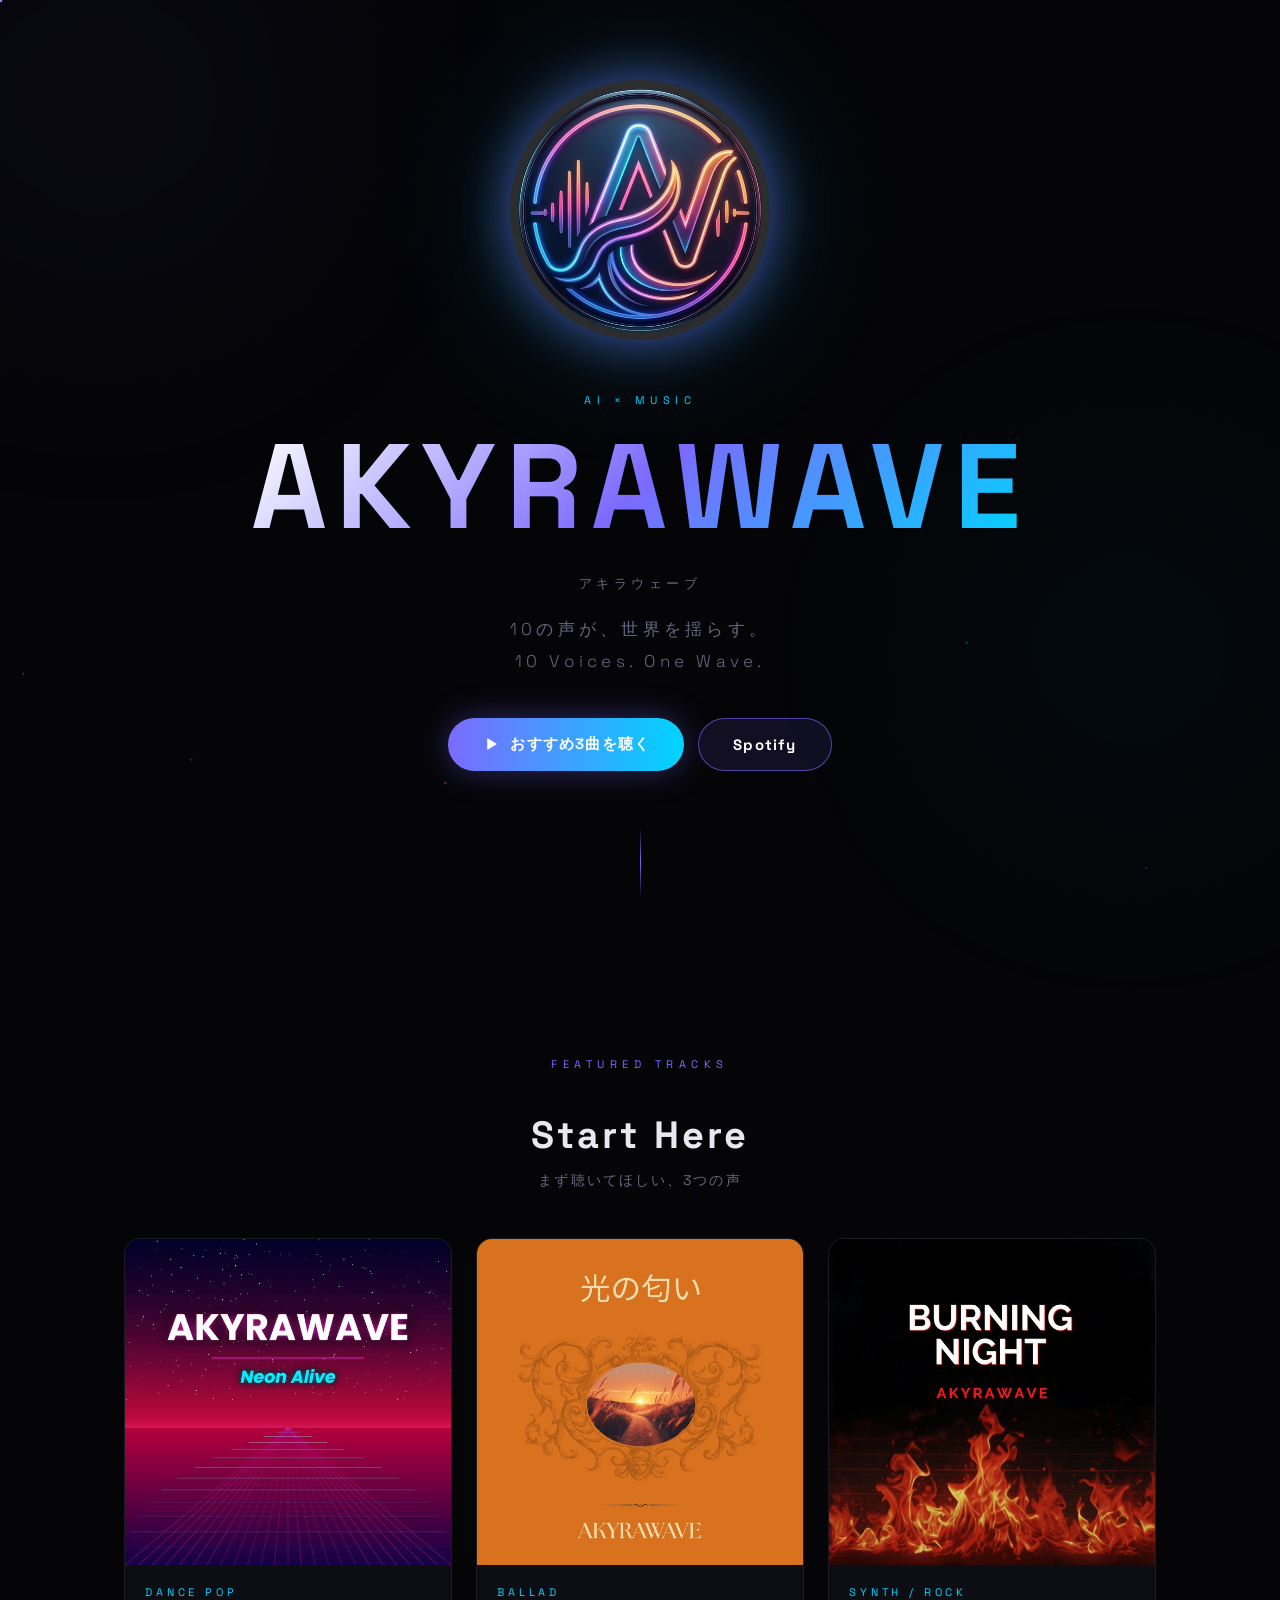
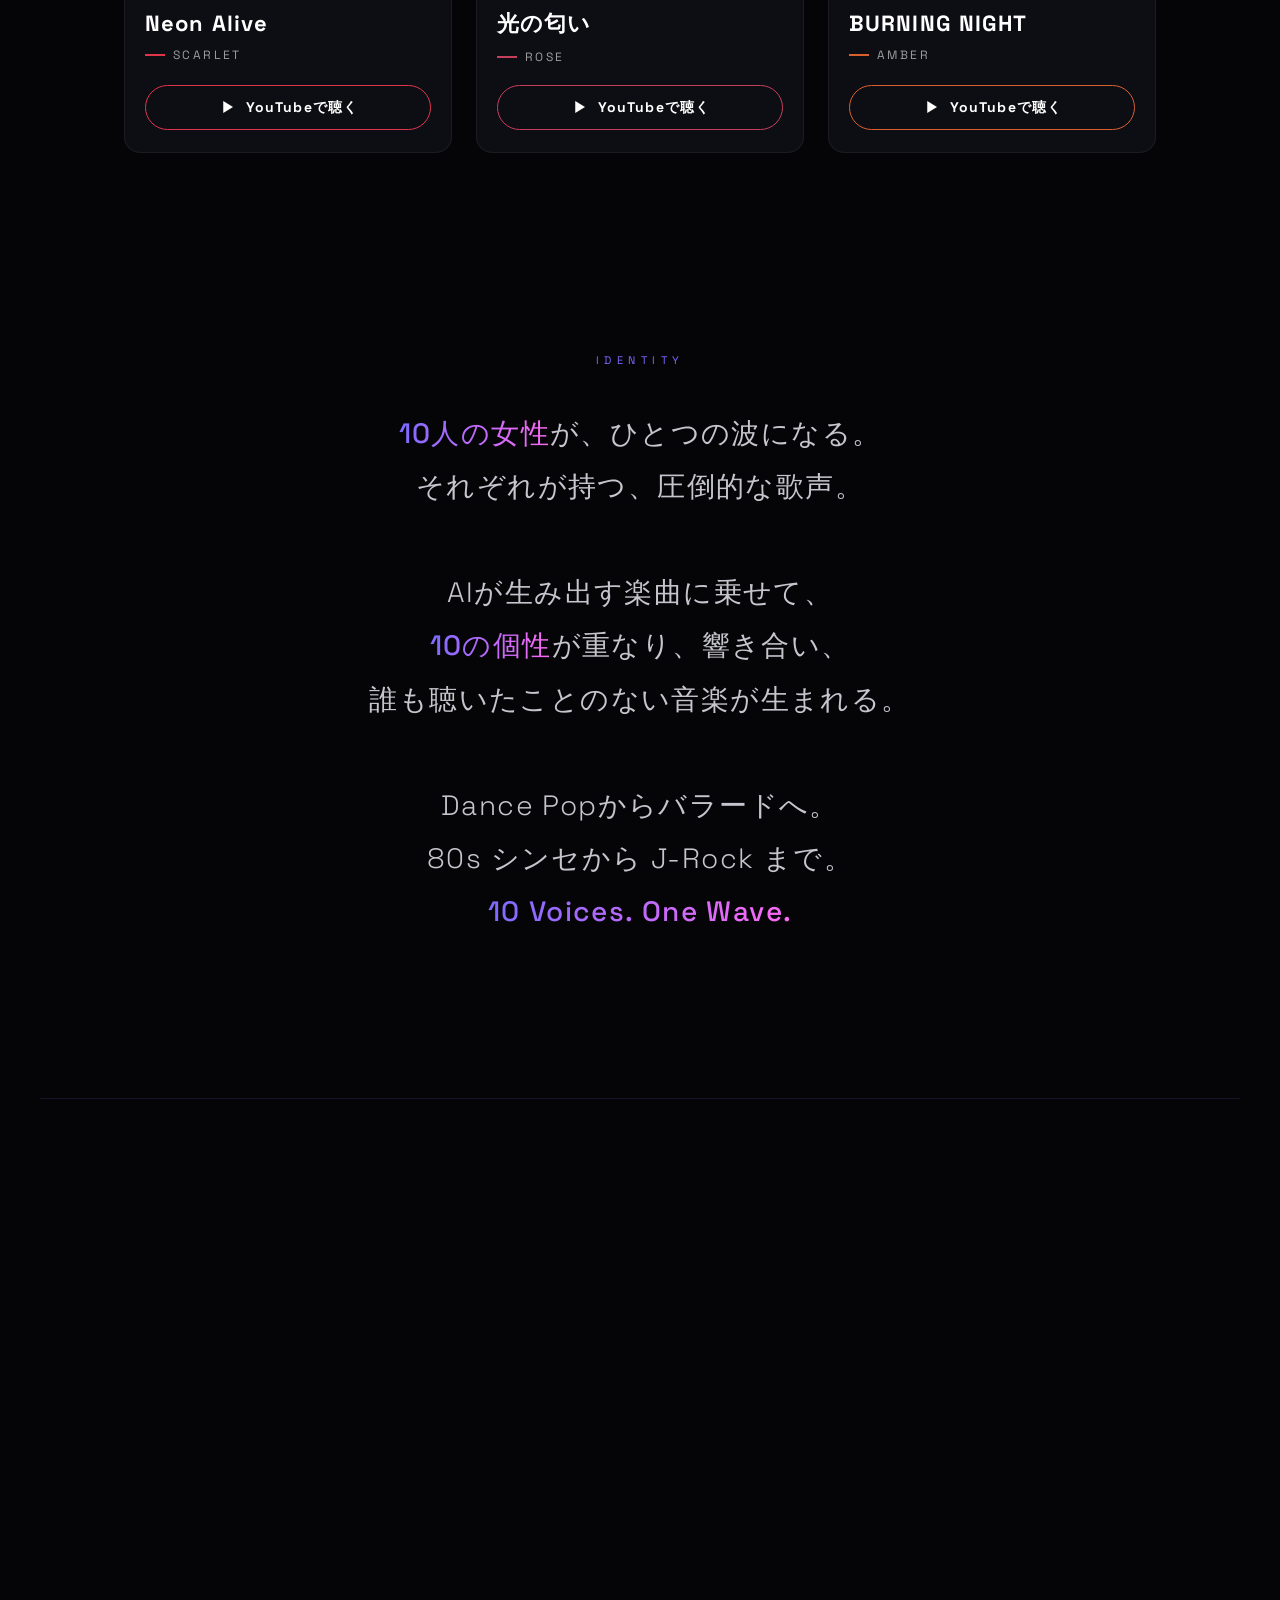
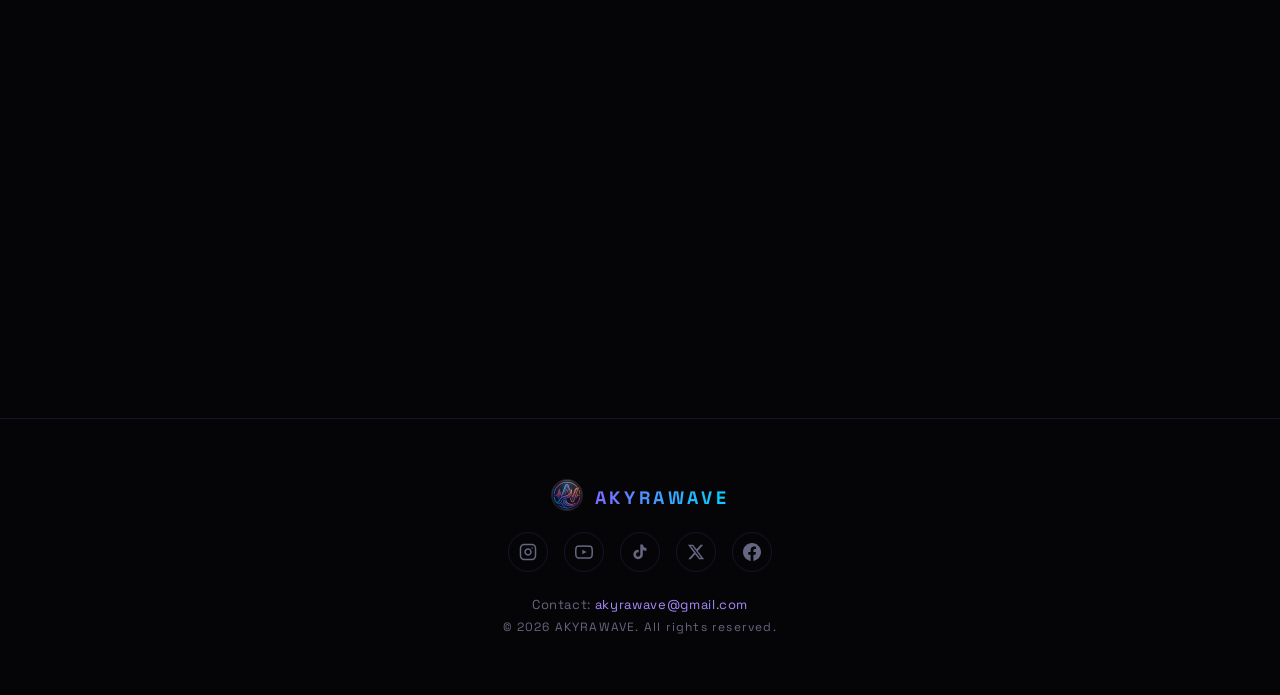
==== index.html @ 6063c565 "feat: メンバー紹介のAMBERカードのリンク先をBURNING NIGHTに変更 Co-Authored-By: Claude Opus 5.5 <noreply@anthropic.com>" ====
<!DOCTYPE html>
<html lang="ja">
<head>
  <meta charset="UTF-8" />
  <meta name="viewport" content="width=device-width, initial-scale=1.0" />

  <!-- Google tag (gtag.js)：正式URL（canonical と同じホスト）のときだけ計測する。プレビュー・github.io・ローカルでは送信しない。クリック計測は main.js -->
  <script>
    (function () {
      var GA_MEASUREMENT_ID = 'G-DFEQND2RZT';
      var PRODUCTION_HOSTNAME = 'akyrawave.pages.dev';
      if (location.hostname !== PRODUCTION_HOSTNAME) return;
      var tag = document.createElement('script');
      tag.async = true;
      tag.src = 'https://www.googletagmanager.com/gtag/js?id=' + GA_MEASUREMENT_ID;
      document.head.appendChild(tag);
      window.dataLayer = window.dataLayer || [];
      window.gtag = function () { dataLayer.push(arguments); };
      gtag('js', new Date());
      gtag('config', GA_MEASUREMENT_ID);
    })();
  </script>

  <!-- SEO -->
  <title>AKYRAWAVE – 10人の歌姫が放つ、圧倒的な歌声</title>
  <meta name="description" content="AKYRAWAVE（アキラウェーブ）は歌唱力抜群の10人の女性グループ。AIが生み出す楽曲に、10の圧倒的な声が重なる。Dance Pop、EDM、J-Pop、バラードなどジャンルを越えて展開。" />
  <meta name="keywords" content="AKYRAWAVE, アキラウェーブ, 女性グループ, 歌唱力, AI音楽, Dance Pop, EDM, J-Pop, シンせポップ, 10人グループ" />
  <link rel="canonical" href="https://akyrawave.pages.dev/" />

  <!-- OGP -->
  <meta property="og:type"        content="website" />
  <meta property="og:title"       content="AKYRAWAVE – 10人の歌姫が放つ、圧倒的な歌声" />
  <meta property="og:description" content="歌唱力抜群の10人の女性グループ、AKYRAWAVE。AIが生み出す楽曲に、10の圧倒的な声が重なる。" />
  <meta property="og:image"       content="https://akyrawave.pages.dev/logo.jpeg" />
  <meta property="og:url"         content="https://akyrawave.pages.dev/" />
  <meta property="og:locale"      content="ja_JP" />

  <!-- Twitter Card -->
  <meta name="twitter:card"        content="summary" />
  <meta name="twitter:title"       content="AKYRAWAVE – 10人の歌姫が放つ、圧倒的な歌声" />
  <meta name="twitter:description" content="歌唱力抜群の10人の女性グループ、AKYRAWAVE。AIが生み出す楽曲に、10の圧倒的な声が重なる。" />
  <meta name="twitter:image"       content="https://akyrawave.pages.dev/logo.jpeg" />

  <!-- Web App Manifest -->
  <link rel="manifest" href="manifest.json" />

  <!-- Favicon -->
  <link rel="icon" type="image/x-icon" href="favicon.ico" />
  <link rel="icon" type="image/png" sizes="32x32"   href="favicon-32.png" />
  <link rel="icon" type="image/png" sizes="192x192" href="favicon-192.png" />
  <link rel="apple-touch-icon" sizes="180x180"      href="favicon-180.png" />

  <!-- JSON-LD 構造化データ -->
  <script type="application/ld+json">
  {
    "@context": "https://schema.org",
    "@type": "MusicGroup",
    "name": "AKYRAWAVE",
    "alternateName": "アキラウェーブ",
    "description": "AKYRAWAVE（アキラウェーブ）は歌唱力抜群の10人の女性グループ。AIが生み出す楽曲に、10の圧倒的な声が重なる。Dance Pop、EDM、J-Pop、バラードなどジャンルを越えて展開。",
    "numberOfMembers": 10,
    "url": "https://akyrawave.pages.dev/",
    "image": "https://akyrawave.pages.dev/logo.jpeg",
    "genre": ["Dance Pop", "EDM", "J-Pop", "Synth Pop", "Ballad"]
  }
  </script>

  <!-- logo preload（ヒーロー画像を最優先で取得） -->
  <link rel="preload" as="image" href="logo.webp" type="image/webp" fetchpriority="high" />

  <!-- Fonts — 非レンダーブロッキング -->
  <link rel="preconnect" href="https://fonts.googleapis.com" />
  <link rel="preconnect" href="https://fonts.gstatic.com" crossorigin />
  <link rel="stylesheet" href="https://fonts.googleapis.com/css2?family=Space+Grotesk:wght@300;700&display=swap" media="print" onload="this.media='all'" />
  <noscript><link rel="stylesheet" href="https://fonts.googleapis.com/css2?family=Space+Grotesk:wght@300;700&display=swap" /></noscript>

  <style>
*, *::before, *::after {
  margin: 0; padding: 0; box-sizing: border-box;
}

:root {
  --bg: #050508;
  --surface: #0d0d14;
  --accent1: #7c6aff;
  --accent2: #00d4ff;
  --accent3: #ff6af5;
  --text: #e8e8f0;
  --muted: #666680;
  --border: rgba(124, 106, 255, 0.15);
}

html { scroll-behavior: smooth; }

body {
  background: var(--bg);
  color: var(--text);
  font-family: 'Space Grotesk', -apple-system, BlinkMacSystemFont, 'Hiragino Kaku Gothic ProN', 'Hiragino Sans', 'Yu Gothic', 'Meiryo', sans-serif;
  overflow-x: hidden;
  min-height: 100vh;
}

/* ── Canvas ── */
#canvas {
  position: fixed;
  top: 0; left: 0;
  width: 100%; height: 100%;
  z-index: 0;
  pointer-events: none;
}

/* ── Nav ── */
nav {
  position: fixed;
  top: 0; left: 0; right: 0;
  z-index: 100;
  padding: 20px 48px;
  display: flex;
  justify-content: center;
  align-items: center;
  background: rgba(5, 5, 8, 0.85);
  backdrop-filter: blur(12px);
  -webkit-backdrop-filter: blur(12px);
  border-bottom: 1px solid transparent;
  transform: translateY(-100%);
  transition: transform 0.4s ease, border-color 0.4s ease;
}

nav.visible {
  transform: translateY(0);
  border-color: var(--border);
}

.nav-logo {
  display: flex;
  align-items: center;
  gap: 12px;
  text-decoration: none;
}

.nav-logo img {
  width: 32px;
  height: 32px;
  border-radius: 50%;
  object-fit: cover;
}

.nav-logo-text {
  font-size: 15px;
  font-weight: 700;
  letter-spacing: 0.22em;
  background: linear-gradient(90deg, var(--accent1), var(--accent2));
  -webkit-background-clip: text;
  -webkit-text-fill-color: transparent;
  background-clip: text;
}

/* ── Hero ── */
#hero {
  position: relative;
  z-index: 1;
  min-height: 100vh;
  display: flex;
  flex-direction: column;
  align-items: center;
  justify-content: center;
  text-align: center;
  padding: 80px 24px 80px;
}

.hero-logo-wrap {
  position: relative;
  margin-bottom: 48px;
  opacity: 0;
  animation: fadeUp 0.9s 0.05s ease forwards;
}

.hero-logo-glow {
  position: absolute;
  inset: -30px;
  border-radius: 50%;
  background: radial-gradient(circle, rgba(124,106,255,0.25) 0%, rgba(0,212,255,0.1) 50%, transparent 70%);
  filter: blur(20px);
  animation: pulse 4s ease-in-out infinite;
}

.hero-logo {
  width: clamp(160px, 28vw, 260px);
  height: clamp(160px, 28vw, 260px);
  border-radius: 50%;
  object-fit: cover;
  position: relative;
  z-index: 1;
  filter: drop-shadow(0 0 24px rgba(124,106,255,0.5)) drop-shadow(0 0 60px rgba(0,212,255,0.2));
}

.hero-kana {
  font-size: 13px;
  letter-spacing: 0.35em;
  color: var(--muted);
  font-weight: 300;
  margin-bottom: 20px;
  opacity: 0;
  animation: fadeUp 0.8s 0.45s ease forwards;
}

.hero-eyebrow {
  font-size: 11px;
  letter-spacing: 0.5em;
  text-transform: uppercase;
  color: var(--accent2);
  margin-bottom: 20px;
  opacity: 0;
  animation: fadeUp 0.8s 0.2s ease forwards;
}

.hero-title {
  font-size: clamp(48px, 10vw, 120px);
  font-weight: 700;
  letter-spacing: 0.08em;
  line-height: 1;
  background: linear-gradient(135deg, #fff 0%, var(--accent1) 50%, var(--accent2) 100%);
  -webkit-background-clip: text;
  -webkit-text-fill-color: transparent;
  background-clip: text;
  margin-bottom: 28px;
  opacity: 0;
  animation: fadeUp 0.8s 0.35s ease forwards;
}

.hero-sub {
  font-size: clamp(13px, 1.8vw, 17px);
  color: var(--muted);
  letter-spacing: 0.25em;
  font-weight: 300;
  max-width: 480px;
  line-height: 1.9;
  opacity: 0;
  animation: fadeUp 0.8s 0.55s ease forwards;
}

.hero-divider {
  width: 1px;
  height: 70px;
  background: linear-gradient(to bottom, transparent, var(--accent1), transparent);
  margin: 56px auto 0;
  opacity: 0;
  animation: fadeUp 0.8s 0.7s ease forwards;
}

/* ── Concept ── */
#concept {
  position: relative;
  z-index: 1;
  padding: 120px 24px 160px;
  max-width: 800px;
  margin: 0 auto;
  text-align: center;
}

.section-label {
  font-size: 11px;
  letter-spacing: 0.5em;
  text-transform: uppercase;
  color: var(--accent1);
  margin-bottom: 40px;
  display: block;
}

.concept-text {
  font-size: clamp(20px, 3vw, 28px);
  font-weight: 300;
  line-height: 1.9;
  color: rgba(232,232,240,0.85);
  letter-spacing: 0.05em;
}

.concept-text strong {
  font-weight: 500;
  background: linear-gradient(90deg, var(--accent1), var(--accent3));
  -webkit-background-clip: text;
  -webkit-text-fill-color: transparent;
  background-clip: text;
}

/* ── Footer ── */
footer {
  position: relative;
  z-index: 1;
  text-align: center;
  padding: 60px 24px;
  border-top: 1px solid var(--border);
}

.footer-logo-wrap {
  display: flex;
  align-items: center;
  justify-content: center;
  gap: 12px;
  margin-bottom: 16px;
}

.footer-logo-img {
  width: 32px;
  height: 32px;
  border-radius: 50%;
  object-fit: cover;
  opacity: 0.8;
}

.footer-logo-text {
  font-size: 18px;
  font-weight: 700;
  letter-spacing: 0.2em;
  background: linear-gradient(90deg, var(--accent1), var(--accent2));
  -webkit-background-clip: text;
  -webkit-text-fill-color: transparent;
  background-clip: text;
}

.footer-contact {
  font-size: 13px;
  color: var(--muted);
  letter-spacing: 0.05em;
  margin-bottom: 6px;
}

.footer-contact a {
  color: var(--accent, #a78bfa);
  text-decoration: none;
}

.footer-contact a:hover {
  text-decoration: underline;
}

.footer-copy {
  font-size: 12px;
  color: var(--muted);
  letter-spacing: 0.1em;
}

.footer-social {
  display: flex;
  gap: 16px;
  justify-content: center;
  margin-bottom: 24px;
}

.footer-social a {
  display: flex;
  align-items: center;
  justify-content: center;
  width: 40px;
  height: 40px;
  border-radius: 50%;
  border: 1px solid var(--border);
  color: var(--muted);
  text-decoration: none;
  transition: color 0.3s ease, border-color 0.3s ease, background 0.3s ease, transform 0.3s ease;
}

.footer-social a:hover {
  color: var(--accent1);
  border-color: rgba(124, 106, 255, 0.5);
  background: rgba(124, 106, 255, 0.1);
  transform: translateY(-2px);
}

.footer-social svg {
  width: 18px;
  height: 18px;
}

/* ── Glow orbs ── */
.orb {
  position: fixed;
  border-radius: 50%;
  filter: blur(120px);
  pointer-events: none;
  z-index: 0;
  will-change: transform;
}

.orb1 {
  width: 600px; height: 600px;
  background: radial-gradient(circle, rgba(124,106,255,0.08) 0%, transparent 70%);
  top: -200px; left: -200px;
}

.orb2 {
  width: 500px; height: 500px;
  background: radial-gradient(circle, rgba(0,212,255,0.06) 0%, transparent 70%);
  bottom: 0; right: -100px;
}

/* ── Animations ── */
@keyframes fadeUp {
  from { opacity: 0; transform: translateY(24px); }
  to   { opacity: 1; transform: translateY(0); }
}

@keyframes pulse {
  0%, 100% { opacity: 0.6; transform: scale(1); }
  50%       { opacity: 1;   transform: scale(1.08); }
}

.reveal {
  opacity: 0;
  transform: translateY(32px);
  transition: opacity 0.8s ease, transform 0.8s ease;
}

.reveal.visible {
  opacity: 1;
  transform: translateY(0);
}

/* ── First Release Announcement ── */
#release-announce {
  position: relative;
  z-index: 1;
  padding: 60px 24px;
  text-align: center;
}

.announce-inner {
  display: inline-block;
  padding: 40px 56px;
  border: 1px solid rgba(124, 106, 255, 0.35);
  border-radius: 20px;
  background: rgba(124, 106, 255, 0.06);
  box-shadow: 0 0 60px rgba(124, 106, 255, 0.1), inset 0 0 40px rgba(0, 212, 255, 0.03);
  max-width: 500px;
  margin: 0 auto;
}

.announce-eyebrow {
  display: block;
  font-size: 11px;
  letter-spacing: 0.5em;
  text-transform: uppercase;
  color: var(--accent2);
  margin-bottom: 16px;
}

.announce-date {
  font-size: clamp(32px, 6vw, 52px);
  font-weight: 700;
  letter-spacing: 0.1em;
  background: linear-gradient(135deg, #fff 0%, var(--accent1) 60%, var(--accent2) 100%);
  -webkit-background-clip: text;
  -webkit-text-fill-color: transparent;
  background-clip: text;
  margin-bottom: 20px;
  line-height: 1;
}

.announce-text {
  font-size: 18px;
  font-weight: 300;
  color: var(--text);
  line-height: 1.8;
  letter-spacing: 0.08em;
}

.announce-text-en {
  font-size: 13px;
  color: var(--muted);
  letter-spacing: 0.2em;
}

@media (max-width: 640px) {
  .announce-inner { padding: 32px 28px; }
}

/* ── Listen & Use sections shared ── */
#listen,
#watch,
#use-content {
  position: relative;
  z-index: 1;
  padding: 80px 24px;
  max-width: 960px;
  margin: 0 auto;
  text-align: center;
  border-top: 1px solid var(--border);
}

.section-title {
  font-size: clamp(24px, 4vw, 38px);
  font-weight: 700;
  letter-spacing: 0.08em;
  color: var(--text);
  margin-bottom: 12px;
}

.section-sub {
  font-size: 14px;
  color: var(--muted);
  letter-spacing: 0.15em;
  margin-bottom: 48px;
}

/* ── Platform tags ── */
.platform-grid {
  display: flex;
  flex-wrap: wrap;
  gap: 10px;
  justify-content: center;
}

.platform-tag {
  font-size: 12px;
  padding: 6px 16px;
  border-radius: 20px;
  letter-spacing: 0.05em;
  background: rgba(124, 106, 255, 0.07);
  color: var(--text);
  border: 1px solid var(--border);
  transition: all 0.25s ease;
}

a.platform-tag {
  text-decoration: none;
  background: rgba(124, 106, 255, 0.2);
  border-color: rgba(124, 106, 255, 0.6);
  color: #fff;
  box-shadow: 0 0 10px rgba(124, 106, 255, 0.3);
}
a.platform-tag:hover {
  background: rgba(124, 106, 255, 0.35);
  border-color: rgba(124, 106, 255, 0.8);
  color: #fff;
  box-shadow: 0 0 16px rgba(124, 106, 255, 0.5);
}

/* ── Watch (YouTube CTA) ── */
.watch-cta {
  display: inline-flex;
  align-items: center;
  gap: 14px;
  margin-top: 8px;
  padding: 22px 52px;
  border-radius: 50px;
  font-size: 17px;
  font-weight: 700;
  letter-spacing: 0.08em;
  color: #fff;
  text-decoration: none;
  background: linear-gradient(90deg, var(--accent1), var(--accent2));
  box-shadow: 0 0 32px rgba(124, 106, 255, 0.35);
  transition: transform 0.3s ease, box-shadow 0.3s ease;
}

.watch-cta:hover {
  transform: translateY(-3px);
  box-shadow: 0 0 48px rgba(124, 106, 255, 0.55);
}

.watch-cta svg {
  width: 22px;
  height: 22px;
  flex-shrink: 0;
}

/* ── Use in content ── */
.use-text {
  font-size: clamp(15px, 2vw, 19px);
  font-weight: 300;
  line-height: 1.9;
  color: rgba(232,232,240,0.85);
  letter-spacing: 0.05em;
  margin-bottom: 8px;
}

.use-text-ja {
  font-size: clamp(14px, 1.8vw, 17px);
  font-weight: 300;
  line-height: 1.9;
  color: var(--muted);
  letter-spacing: 0.08em;
  margin-bottom: 48px;
}

.social-badges {
  display: flex;
  gap: 16px;
  justify-content: center;
  flex-wrap: wrap;
}

.social-badge {
  font-size: 13px;
  font-weight: 700;
  padding: 10px 28px;
  border-radius: 30px;
  letter-spacing: 0.1em;
  border: 1px solid transparent;
  transition: all 0.3s ease;
}

.social-badge.tiktok {
  background: rgba(255, 255, 255, 0.05);
  border-color: rgba(255, 255, 255, 0.15);
  color: var(--text);
}

.social-badge.instagram {
  background: rgba(255, 106, 245, 0.07);
  border-color: rgba(255, 106, 245, 0.25);
  color: var(--accent3);
}

.social-badge.youtube {
  background: rgba(0, 212, 255, 0.07);
  border-color: rgba(0, 212, 255, 0.25);
  color: var(--accent2);
}

.social-badge:hover {
  transform: translateY(-2px);
  box-shadow: 0 8px 24px rgba(124, 106, 255, 0.15);
}

/* ── Members ── */
#members {
  position: relative;
  z-index: 1;
  padding: 80px 24px;
  max-width: 1200px;
  margin: 0 auto;
  text-align: center;
  border-top: 1px solid var(--border);
}

.members-grid {
  display: grid;
  grid-template-columns: repeat(5, 1fr);
  gap: 12px;
}

.member-card {
  position: relative;
  border-radius: 12px;
  overflow: hidden;
  aspect-ratio: 3 / 4;
  background: var(--surface);
  border: 1px solid rgba(255,255,255,0.06);
  transition: transform 0.3s ease, border-color 0.3s ease;
}

.member-card:hover {
  transform: translateY(-5px);
  border-color: var(--member-accent);
}

.member-card img {
  width: 100%;
  height: 100%;
  object-fit: cover;
  object-position: var(--face-pos, 50% 12%);
  display: block;
  transition: transform 0.4s ease;
}

.member-card:hover img {
  transform: scale(1.04);
}

.member-info {
  position: absolute;
  bottom: 0;
  left: 0;
  right: 0;
  padding: 32px 14px 14px;
  background: linear-gradient(to top, rgba(5,5,8,0.95) 0%, transparent 100%);
}

.member-accent-bar {
  width: 20px;
  height: 2px;
  background: var(--member-accent);
  margin-bottom: 7px;
}

.member-name {
  font-size: 12px;
  font-weight: 700;
  letter-spacing: 0.22em;
  color: #fff;
  margin-bottom: 3px;
}

.member-theme {
  font-size: 10px;
  color: rgba(255,255,255,0.45);
  letter-spacing: 0.12em;
}

a.member-card {
  display: block;
  color: inherit;
  text-decoration: none;
}

a.member-card:focus-visible {
  outline: 2px solid var(--member-accent);
  outline-offset: 3px;
}

.member-track {
  margin-top: 6px;
  font-size: 10px;
  letter-spacing: 0.08em;
  color: var(--member-accent);
  white-space: nowrap;
  overflow: hidden;
  text-overflow: ellipsis;
}

/* ── Hero actions ── */
.hero-actions {
  display: flex;
  flex-wrap: wrap;
  gap: 14px;
  justify-content: center;
  margin-top: 40px;
  opacity: 0;
  animation: fadeUp 0.8s 0.65s ease forwards;
}

.hero-btn {
  display: inline-flex;
  align-items: center;
  gap: 10px;
  padding: 16px 34px;
  border-radius: 50px;
  font-size: 15px;
  font-weight: 700;
  letter-spacing: 0.08em;
  color: #fff;
  text-decoration: none;
  transition: transform 0.3s ease, box-shadow 0.3s ease, background 0.3s ease;
}

.hero-btn svg {
  width: 18px;
  height: 18px;
  flex-shrink: 0;
}

.hero-btn.primary {
  background: linear-gradient(90deg, var(--accent1), var(--accent2));
  box-shadow: 0 0 32px rgba(124, 106, 255, 0.35);
}

.hero-btn.secondary {
  border: 1px solid rgba(124, 106, 255, 0.6);
  background: rgba(124, 106, 255, 0.1);
}

.hero-btn:hover {
  transform: translateY(-3px);
  box-shadow: 0 0 48px rgba(124, 106, 255, 0.55);
}

/* ── Featured Tracks ── */
#featured {
  position: relative;
  z-index: 1;
  padding: 80px 24px;
  max-width: 1080px;
  margin: 0 auto;
  text-align: center;
}

.featured-grid {
  display: grid;
  grid-template-columns: repeat(3, 1fr);
  gap: 24px;
  text-align: left;
}

.track-card {
  display: flex;
  flex-direction: column;
  border-radius: 16px;
  overflow: hidden;
  background: var(--surface);
  border: 1px solid rgba(255,255,255,0.06);
  transition: transform 0.3s ease, border-color 0.3s ease;
}

.track-card:hover {
  transform: translateY(-5px);
  border-color: var(--member-accent);
}

.track-jacket {
  display: block;
  width: 100%;
  height: auto;
  aspect-ratio: 1 / 1;
  object-fit: cover;
}

.track-info {
  display: flex;
  flex-direction: column;
  flex: 1;
  padding: 20px 20px 22px;
}

.track-genre {
  font-size: 11px;
  letter-spacing: 0.35em;
  text-transform: uppercase;
  color: var(--accent2);
  margin-bottom: 10px;
}

.track-title {
  font-size: 22px;
  font-weight: 700;
  letter-spacing: 0.05em;
  color: #fff;
  margin-bottom: 10px;
}

.track-member {
  display: flex;
  align-items: center;
  gap: 8px;
  font-size: 12px;
  letter-spacing: 0.2em;
  color: rgba(255,255,255,0.6);
  margin-bottom: 20px;
}

.track-member::before {
  content: '';
  width: 20px;
  height: 2px;
  background: var(--member-accent);
}

.track-listen {
  display: inline-flex;
  align-items: center;
  justify-content: center;
  gap: 10px;
  margin-top: auto;
  padding: 12px 20px;
  border-radius: 50px;
  font-size: 14px;
  font-weight: 700;
  letter-spacing: 0.08em;
  color: #fff;
  text-decoration: none;
  border: 1px solid var(--member-accent);
  transition: background 0.3s ease;
}

.track-listen:hover {
  background: var(--member-accent);
}

.track-listen svg {
  width: 18px;
  height: 18px;
  flex-shrink: 0;
}

/* ── Listen: 主要配信サービス ── */
.platform-main {
  display: grid;
  grid-template-columns: repeat(4, 1fr);
  gap: 12px;
  max-width: 760px;
  margin: 0 auto 40px;
}

.platform-main a {
  padding: 16px 12px;
  border-radius: 12px;
  font-size: 15px;
  font-weight: 700;
  letter-spacing: 0.05em;
  color: #fff;
  text-decoration: none;
  background: rgba(124, 106, 255, 0.2);
  border: 1px solid rgba(124, 106, 255, 0.6);
  box-shadow: 0 0 10px rgba(124, 106, 255, 0.3);
  transition: all 0.25s ease;
}

.platform-main a:hover {
  background: rgba(124, 106, 255, 0.35);
  border-color: rgba(124, 106, 255, 0.8);
  box-shadow: 0 0 16px rgba(124, 106, 255, 0.5);
}

.platform-others-label {
  font-size: 12px;
  letter-spacing: 0.15em;
  color: var(--muted);
  margin-bottom: 16px;
}

/* ── Watch: 補助リンク ── */
.watch-sub {
  display: block;
  margin-top: 24px;
  font-size: 13px;
  letter-spacing: 0.08em;
  color: var(--muted);
}

.watch-sub a {
  color: var(--text);
}

/* ── Mobile ── */
@media (max-width: 900px) {
  .members-grid {
    grid-template-columns: repeat(4, 1fr);
  }
  .featured-grid {
    grid-template-columns: 1fr;
    max-width: 560px;
    margin: 0 auto;
  }
  .track-card {
    flex-direction: row;
  }
  .track-jacket {
    width: 42%;
    flex-shrink: 0;
    align-self: flex-start;
  }
}

@media (max-width: 640px) {
  nav { padding: 16px 24px; }
  .social-badges { gap: 10px; }
  .members-grid {
    grid-template-columns: repeat(2, 1fr);
    gap: 8px;
  }
  .hero-actions { margin-top: 32px; gap: 10px; }
  .hero-btn { padding: 14px 24px; font-size: 14px; }
  .hero-divider { height: 40px; margin-top: 32px; }
  #featured { padding: 56px 16px; }
  .featured-grid { gap: 14px; }
  .track-info { padding: 14px 14px 16px; }
  .track-genre { font-size: 10px; letter-spacing: 0.25em; margin-bottom: 6px; }
  .track-title { font-size: 17px; margin-bottom: 6px; }
  .track-member { font-size: 11px; margin-bottom: 12px; }
  .track-listen { padding: 10px 12px; font-size: 13px; }
  .platform-main { grid-template-columns: repeat(2, 1fr); }

  /* モバイルGPU負荷軽減：重いblurエフェクトを無効化 */
  .orb {
    display: none;
  }
  .hero-logo-glow {
    filter: none;
    animation: none;
    background: none;
  }
}
  </style>
</head>
<body>

  <canvas id="canvas"></canvas>
  <div class="orb orb1"></div>
  <div class="orb orb2"></div>

  <!-- Nav: ヒーローを過ぎてから出現 -->
  <nav aria-label="サイトナビゲーション">
    <a href="#" class="nav-logo">
      <picture>
        <source srcset="logo.webp" type="image/webp" />
        <img src="logo.jpeg" alt="AKYRAWAVE ロゴ" />
      </picture>
      <span class="nav-logo-text">AKYRAWAVE</span>
    </a>
  </nav>

  <!-- Hero -->
  <section id="hero">
    <div class="hero-logo-wrap">
      <div class="hero-logo-glow"></div>
      <picture>
        <source srcset="logo.webp" type="image/webp" />
        <img src="logo.jpeg" alt="AKYRAWAVE" class="hero-logo" fetchpriority="high" />
      </picture>
    </div>
    <p class="hero-eyebrow">AI × Music</p>
    <h1 class="hero-title">AKYRAWAVE</h1>
    <p class="hero-kana">アキラウェーブ</p>
    <p class="hero-sub">10の声が、世界を揺らす。<br />10 Voices. One Wave.</p>
    <div class="hero-actions">
      <a class="hero-btn primary" href="#featured">
        <svg xmlns="http://www.w3.org/2000/svg" viewBox="0 0 24 24" fill="currentColor" aria-hidden="true"><polygon points="7 4 20 12 7 20 7 4"/></svg>
        おすすめ3曲を聴く
      </a>
      <a class="hero-btn secondary" href="https://open.spotify.com/intl-ja/artist/1BSwqJObULIA6z15Jh2mrd" target="_blank" rel="noopener noreferrer" data-ga-location="hero">Spotify</a>
    </div>
    <div class="hero-divider"></div>
  </section>

  <!-- Featured Tracks: ジャンル別のおすすめ（リンク先は YouTube のフル音源） -->
  <section id="featured" aria-label="おすすめ楽曲">
    <span class="section-label reveal">Featured Tracks</span>
    <h2 class="section-title reveal">Start Here</h2>
    <p class="section-sub reveal">まず聴いてほしい、3つの声</p>
    <div class="featured-grid">

      <article class="track-card reveal" style="--member-accent:#E0344B">
        <img class="track-jacket" src="images/tracks/neon-alive.jpg" alt="Neon Alive ジャケット" width="600" height="600" loading="lazy" />
        <div class="track-info">
          <p class="track-genre">Dance Pop</p>
          <h3 class="track-title">Neon Alive</h3>
          <p class="track-member">SCARLET</p>
          <a class="track-listen" href="https://www.youtube.com/watch?v=ekHdYfCYhOo" target="_blank" rel="noopener noreferrer" data-ga-location="featured" data-track="Neon Alive" data-member="SCARLET">
            <svg xmlns="http://www.w3.org/2000/svg" viewBox="0 0 24 24" fill="currentColor" aria-hidden="true"><polygon points="7 4 20 12 7 20 7 4"/></svg>
            YouTubeで聴く
          </a>
        </div>
      </article>

      <article class="track-card reveal" style="--member-accent:#C73E5A">
        <img class="track-jacket" src="images/tracks/hikari-no-nioi.jpg" alt="光の匂い ジャケット" width="600" height="600" loading="lazy" />
        <div class="track-info">
          <p class="track-genre">Ballad</p>
          <h3 class="track-title">光の匂い</h3>
          <p class="track-member">ROSE</p>
          <a class="track-listen" href="https://www.youtube.com/watch?v=jLtEQlK3APQ" target="_blank" rel="noopener noreferrer" data-ga-location="featured" data-track="光の匂い" data-member="ROSE">
            <svg xmlns="http://www.w3.org/2000/svg" viewBox="0 0 24 24" fill="currentColor" aria-hidden="true"><polygon points="7 4 20 12 7 20 7 4"/></svg>
            YouTubeで聴く
          </a>
        </div>
      </article>

      <article class="track-card reveal" style="--member-accent:#D8602F">
        <img class="track-jacket" src="images/tracks/burning-night.jpg" alt="BURNING NIGHT ジャケット" width="600" height="600" loading="lazy" />
        <div class="track-info">
          <p class="track-genre">Synth / Rock</p>
          <h3 class="track-title">BURNING NIGHT</h3>
          <p class="track-member">AMBER</p>
          <a class="track-listen" href="https://www.youtube.com/watch?v=XkV1riNGaAY" target="_blank" rel="noopener noreferrer" data-ga-location="featured" data-track="BURNING NIGHT" data-member="AMBER">
            <svg xmlns="http://www.w3.org/2000/svg" viewBox="0 0 24 24" fill="currentColor" aria-hidden="true"><polygon points="7 4 20 12 7 20 7 4"/></svg>
            YouTubeで聴く
          </a>
        </div>
      </article>

    </div>
  </section>

  <!-- Concept -->
  <section id="concept" aria-label="AKYRAWAVEのコンセプト">
    <span class="section-label reveal">Identity</span>
    <p class="concept-text reveal">
      <strong>10人の女性</strong>が、ひとつの波になる。<br />
      それぞれが持つ、圧倒的な歌声。<br /><br />
      AIが生み出す楽曲に乗せて、<br />
      <strong>10の個性</strong>が重なり、響き合い、<br />
      誰も聴いたことのない音楽が生まれる。<br /><br />
      Dance Popからバラードへ。<br />
      80s シンセから J-Rock まで。<br />
      <strong>10 Voices. One Wave.</strong>
    </p>
  </section>

  <!-- Members -->
  <section id="members" aria-label="メンバー紹介">
    <span class="section-label reveal">Members</span>
    <h2 class="section-title reveal">10 Voices</h2>
    <p class="section-sub reveal">それぞれの声が、それぞれの世界を持つ</p>
    <!-- 各カードは担当の実在曲（YouTube のフル音源）へリンク。配信を確認できた担当曲がない AMETHYST・AQUA はリンクなし -->
    <div class="members-grid reveal">

      <a class="member-card" href="https://www.youtube.com/watch?v=ekHdYfCYhOo" target="_blank" rel="noopener noreferrer" data-ga-location="members" data-track="Neon Alive" data-member="SCARLET" aria-label="SCARLET：Neon AliveをYouTubeで聴く" style="--member-accent:#E0344B; --face-pos:50% 12%">
        <img src="images/singers/01-scarlet.jpg" alt="SCARLET" loading="lazy" />
        <div class="member-info">
          <div class="member-accent-bar"></div>
          <p class="member-name">SCARLET</p>
          <p class="member-theme">Passion &amp; Dance</p>
          <p class="member-track">♪ Neon Alive</p>
        </div>
      </a>

      <a class="member-card" href="https://www.youtube.com/watch?v=hvczYNTZaXk" target="_blank" rel="noopener noreferrer" data-ga-location="members" data-track="Endless Drive" data-member="SAPPHIRE" aria-label="SAPPHIRE：Endless DriveをYouTubeで聴く" style="--member-accent:#1E6FE0; --face-pos:50% 12%">
        <img src="images/singers/02-sapphire.jpg" alt="SAPPHIRE" loading="lazy" />
        <div class="member-info">
          <div class="member-accent-bar"></div>
          <p class="member-name">SAPPHIRE</p>
          <p class="member-theme">Cool &amp; Nocturnal</p>
          <p class="member-track">♪ Endless Drive</p>
        </div>
      </a>

      <a class="member-card" href="https://www.youtube.com/watch?v=cW6N0STo77w" target="_blank" rel="noopener noreferrer" data-ga-location="members" data-track="Pop Pop Pop" data-member="MAGENTA" aria-label="MAGENTA：Pop Pop PopをYouTubeで聴く" style="--member-accent:#D81E8C; --face-pos:50% 12%">
        <img src="images/singers/03-magenta.jpg" alt="MAGENTA" loading="lazy" />
        <div class="member-info">
          <div class="member-accent-bar"></div>
          <p class="member-name">MAGENTA</p>
          <p class="member-theme">Pop &amp; Glamour</p>
          <p class="member-track">♪ Pop Pop Pop</p>
        </div>
      </a>

      <a class="member-card" href="https://www.youtube.com/watch?v=knu2MGlBErE" target="_blank" rel="noopener noreferrer" data-ga-location="members" data-track="Rise Up Into The Morning Light" data-member="EMERALD" aria-label="EMERALD：Rise Up Into The Morning LightをYouTubeで聴く" style="--member-accent:#16A380; --face-pos:50% 12%">
        <img src="images/singers/04-emerald.jpg" alt="EMERALD" loading="lazy" />
        <div class="member-info">
          <div class="member-accent-bar"></div>
          <p class="member-name">EMERALD</p>
          <p class="member-theme">Fresh &amp; Free</p>
          <p class="member-track">♪ Rise Up Into The Morning Light</p>
        </div>
      </a>

      <a class="member-card" href="https://www.youtube.com/watch?v=ZUM7gD1sigI" target="_blank" rel="noopener noreferrer" data-ga-location="members" data-track="GLOW UP GIRL" data-member="GOLD" aria-label="GOLD：GLOW UP GIRLをYouTubeで聴く" style="--member-accent:#E8A21C; --face-pos:50% 12%">
        <img src="images/singers/05-gold.jpg" alt="GOLD" loading="lazy" />
        <div class="member-info">
          <div class="member-accent-bar"></div>
          <p class="member-name">GOLD</p>
          <p class="member-theme">Regal &amp; Independent</p>
          <p class="member-track">♪ GLOW UP GIRL</p>
        </div>
      </a>

      <div class="member-card" style="--member-accent:#7A4FD0; --face-pos:50% 12%">
        <img src="images/singers/06-amethyst.jpg" alt="AMETHYST" loading="lazy" />
        <div class="member-info">
          <div class="member-accent-bar"></div>
          <p class="member-name">AMETHYST</p>
          <p class="member-theme">Fantasy &amp; Dream</p>
        </div>
      </div>

      <a class="member-card" href="https://www.youtube.com/watch?v=XkV1riNGaAY" target="_blank" rel="noopener noreferrer" data-ga-location="members" data-track="BURNING NIGHT" data-member="AMBER" aria-label="AMBER：BURNING NIGHTをYouTubeで聴く" style="--member-accent:#D8602F; --face-pos:50% 45%">
        <img src="images/singers/07-amber.jpg" alt="AMBER" loading="lazy" />
        <div class="member-info">
          <div class="member-accent-bar"></div>
          <p class="member-name">AMBER</p>
          <p class="member-theme">Noir &amp; Twilight</p>
          <p class="member-track">♪ BURNING NIGHT</p>
        </div>
      </a>

      <div class="member-card" style="--member-accent:#4FA8C7; --face-pos:50% 0%">
        <img src="images/singers/08-aqua.jpg" alt="AQUA" loading="lazy" />
        <div class="member-info">
          <div class="member-accent-bar"></div>
          <p class="member-name">AQUA</p>
          <p class="member-theme">Crystal &amp; Synth</p>
        </div>
      </div>

      <a class="member-card" href="https://www.youtube.com/watch?v=jLtEQlK3APQ" target="_blank" rel="noopener noreferrer" data-ga-location="members" data-track="光の匂い" data-member="ROSE" aria-label="ROSE：光の匂いをYouTubeで聴く" style="--member-accent:#C73E5A; --face-pos:50% 28%">
        <img src="images/singers/09-rose.jpg" alt="ROSE" loading="lazy" />
        <div class="member-info">
          <div class="member-accent-bar"></div>
          <p class="member-name">ROSE</p>
          <p class="member-theme">Ballad &amp; Emotion</p>
          <p class="member-track">♪ 光の匂い</p>
        </div>
      </a>

      <a class="member-card" href="https://www.youtube.com/watch?v=qBQX2H0o0nA" target="_blank" rel="noopener noreferrer" data-ga-location="members" data-track="NEON REBELLION" data-member="STEEL" aria-label="STEEL：NEON REBELLIONをYouTubeで聴く" style="--member-accent:#6E7480; --face-pos:50% 0%">
        <img src="images/singers/10-steel.jpg" alt="STEEL" loading="lazy" />
        <div class="member-info">
          <div class="member-accent-bar"></div>
          <p class="member-name">STEEL</p>
          <p class="member-theme">Minimal &amp; Modern</p>
          <p class="member-track">♪ NEON REBELLION</p>
        </div>
      </a>

    </div>
  </section>

  <!-- Listen -->
  <section id="listen" aria-label="ストリーミングサービス">
    <span class="section-label reveal">Listen</span>
    <h2 class="section-title reveal">Available on 24+ Platforms</h2>
    <p class="section-sub reveal">世界中のストリーミングサービスで配信中</p>
    <div class="platform-main reveal">
      <a href="https://open.spotify.com/intl-ja/artist/1BSwqJObULIA6z15Jh2mrd" target="_blank" rel="noopener noreferrer" data-ga-location="listen">Spotify</a>
      <a href="https://music.apple.com/jp/artist/akyrawave/6783110788" target="_blank" rel="noopener noreferrer" data-ga-location="listen">Apple Music</a>
      <a href="https://music.amazon.co.jp/artists/B0GZ2WY38L/akyrawave" target="_blank" rel="noopener noreferrer" data-ga-location="listen">Amazon Music</a>
      <a href="https://music.youtube.com/channel/UC5NuSb5M7A_w-gW4dpHPKWw" target="_blank" rel="noopener noreferrer" data-ga-location="listen">YouTube Music</a>
    </div>
    <p class="platform-others-label reveal">そのほかの配信サービス</p>
    <div class="platform-grid reveal">
      <span class="platform-tag">Deezer</span>
      <span class="platform-tag">Tidal</span>
      <span class="platform-tag">AWA</span>
      <span class="platform-tag">Line Music</span>
      <span class="platform-tag">KKBox</span>
      <span class="platform-tag">Anghami</span>
      <span class="platform-tag">ClaroMusica</span>
      <span class="platform-tag">Gracenote</span>
      <span class="platform-tag">iHeartRadio</span>
      <span class="platform-tag">JioSaavn</span>
      <span class="platform-tag">Joox</span>
      <span class="platform-tag">NetEase</span>
      <span class="platform-tag">Pandora</span>
      <span class="platform-tag">Qobuz</span>
      <span class="platform-tag">Tencent</span>
      <span class="platform-tag">TouchTunes</span>
      <span class="platform-tag">PlayNetwork</span>
      <span class="platform-tag">Trebel</span>
      <span class="platform-tag">Triller</span>
      <span class="platform-tag">7Digital</span>
      <span class="platform-tag">YouSee Musik</span>
      <span class="platform-tag">TelmoreMusik</span>
      <span class="platform-tag">Bugs!</span>
      <span class="platform-tag">Melon / KakaoMusic</span>
      <span class="platform-tag">Genie Music</span>
      <span class="platform-tag">Naver Music / Vibe</span>
    </div>
  </section>

  <!-- Watch -->
  <section id="watch" aria-label="YouTubeチャンネル">
    <span class="section-label reveal">Watch</span>
    <h2 class="section-title reveal">Listen on YouTube</h2>
    <p class="section-sub reveal">最新トラックをYouTubeでも公開中</p>
    <a class="watch-cta reveal" href="https://www.youtube.com/channel/UCkEpn-EPH050I1y1bDxkRyw" target="_blank" rel="noopener noreferrer" data-ga-location="watch">
      <svg xmlns="http://www.w3.org/2000/svg" viewBox="0 0 24 24" fill="none" stroke="currentColor" stroke-width="2" stroke-linecap="round" stroke-linejoin="round">
        <path d="M22.54 6.42a2.78 2.78 0 0 0-1.95-1.96C18.88 4 12 4 12 4s-6.88 0-8.59.46a2.78 2.78 0 0 0-1.95 1.96A29 29 0 0 0 1 12a29 29 0 0 0 .46 5.58A2.78 2.78 0 0 0 3.41 19.6C5.12 20 12 20 12 20s6.88 0 8.59-.46a2.78 2.78 0 0 0 1.95-1.95A29 29 0 0 0 23 12a29 29 0 0 0-.46-5.58z"/>
        <polygon points="9.75 15.02 15.5 12 9.75 8.98 9.75 15.02" fill="currentColor" stroke="none"/>
      </svg>
      公式チャンネルを見る
    </a>
    <p class="watch-sub reveal"><a href="https://www.youtube.com/playlist?list=UU5NuSb5M7A_w-gW4dpHPKWw" target="_blank" rel="noopener noreferrer" data-ga-location="watch">全曲をフル音源で聴く（YouTube）</a></p>
  </section>

  <!-- Use in your content -->
  <section id="use-content" aria-label="コンテンツでの使用">
    <span class="section-label reveal">Use in Your Content</span>
    <h2 class="section-title reveal">Sound That Moves with You</h2>
    <p class="use-text reveal">
      Use AKYRAWAVE music in your TikTok, Instagram, and YouTube content.<br />
      Let our sound power your story.
    </p>
    <p class="use-text-ja reveal">
      TikTok・Instagram・YouTubeのコンテンツに<br />
      AKYRAWAVEの楽曲を乗せてください。<br />
      あなたの世界に、私たちの声を。
    </p>

  </section>

  <footer>
    <div class="footer-logo-wrap">
      <picture>
        <source srcset="logo.webp" type="image/webp" />
        <img src="logo.jpeg" alt="AKYRAWAVE" class="footer-logo-img" />
      </picture>
      <span class="footer-logo-text">AKYRAWAVE</span>
    </div>
    <div class="footer-social" role="navigation" aria-label="SNSリンク">
      <a href="https://www.instagram.com/akyrawave/" target="_blank" rel="noopener noreferrer" data-ga-location="footer" aria-label="Instagram">
        <svg xmlns="http://www.w3.org/2000/svg" viewBox="0 0 24 24" fill="none" stroke="currentColor" stroke-width="2" stroke-linecap="round" stroke-linejoin="round">
          <rect x="2" y="2" width="20" height="20" rx="5" ry="5"/>
          <path d="M16 11.37A4 4 0 1 1 12.63 8 4 4 0 0 1 16 11.37z"/>
          <line x1="17.5" y1="6.5" x2="17.51" y2="6.5"/>
        </svg>
      </a>
      <a href="https://www.youtube.com/channel/UCkEpn-EPH050I1y1bDxkRyw" target="_blank" rel="noopener noreferrer" data-ga-location="footer" aria-label="YouTube">
        <svg xmlns="http://www.w3.org/2000/svg" viewBox="0 0 24 24" fill="none" stroke="currentColor" stroke-width="2" stroke-linecap="round" stroke-linejoin="round">
          <path d="M22.54 6.42a2.78 2.78 0 0 0-1.95-1.96C18.88 4 12 4 12 4s-6.88 0-8.59.46a2.78 2.78 0 0 0-1.95 1.96A29 29 0 0 0 1 12a29 29 0 0 0 .46 5.58A2.78 2.78 0 0 0 3.41 19.6C5.12 20 12 20 12 20s6.88 0 8.59-.46a2.78 2.78 0 0 0 1.95-1.95A29 29 0 0 0 23 12a29 29 0 0 0-.46-5.58z"/>
          <polygon points="9.75 15.02 15.5 12 9.75 8.98 9.75 15.02" fill="currentColor" stroke="none"/>
        </svg>
      </a>
      <a href="https://www.tiktok.com/@akyrawave" target="_blank" rel="noopener noreferrer" data-ga-location="footer" aria-label="TikTok">
        <svg xmlns="http://www.w3.org/2000/svg" viewBox="0 0 24 24" fill="currentColor">
          <path d="M19.59 6.69a4.83 4.83 0 0 1-3.77-4.25V2h-3.45v13.67a2.89 2.89 0 0 1-2.88 2.5 2.89 2.89 0 0 1-2.89-2.89 2.89 2.89 0 0 1 2.89-2.89c.28 0 .54.04.79.1V9.01a6.27 6.27 0 0 0-.79-.05 6.34 6.34 0 0 0-6.34 6.34 6.34 6.34 0 0 0 6.34 6.34 6.34 6.34 0 0 0 6.33-6.34V8.87a8.22 8.22 0 0 0 4.83 1.56V7a4.85 4.85 0 0 1-1.06-.31z"/>
        </svg>
      </a>
      <a href="https://x.com/AKYRAWAVE" target="_blank" rel="noopener noreferrer" data-ga-location="footer" aria-label="X (Twitter)">
        <svg xmlns="http://www.w3.org/2000/svg" viewBox="0 0 24 24" fill="currentColor">
          <path d="M18.244 2.25h3.308l-7.227 8.26 8.502 11.24H16.17l-5.214-6.817L4.99 21.75H1.68l7.73-8.835L1.254 2.25H8.08l4.713 6.231zm-1.161 17.52h1.833L7.084 4.126H5.117z"/>
        </svg>
      </a>
      <a href="https://www.facebook.com/AKYRAWAVE/" target="_blank" rel="noopener noreferrer" data-ga-location="footer" aria-label="Facebook">
        <svg xmlns="http://www.w3.org/2000/svg" viewBox="0 0 24 24" fill="currentColor">
          <path d="M24 12.073c0-6.627-5.373-12-12-12s-12 5.373-12 12c0 5.99 4.388 10.954 10.125 11.854v-8.385H7.078v-3.47h3.047V9.43c0-3.007 1.792-4.669 4.533-4.669 1.312 0 2.686.235 2.686.235v2.953H15.83c-1.491 0-1.956.925-1.956 1.874v2.25h3.328l-.532 3.47h-2.796v8.385C19.612 23.027 24 18.062 24 12.073z"/>
        </svg>
      </a>
    </div>
    <p class="footer-contact">Contact: <a href="mailto:akyrawave@gmail.com">akyrawave@gmail.com</a></p>
    <p class="footer-copy">© 2026 AKYRAWAVE. All rights reserved.</p>
  </footer>

  <script src="main.js" defer></script>
</body>
</html>
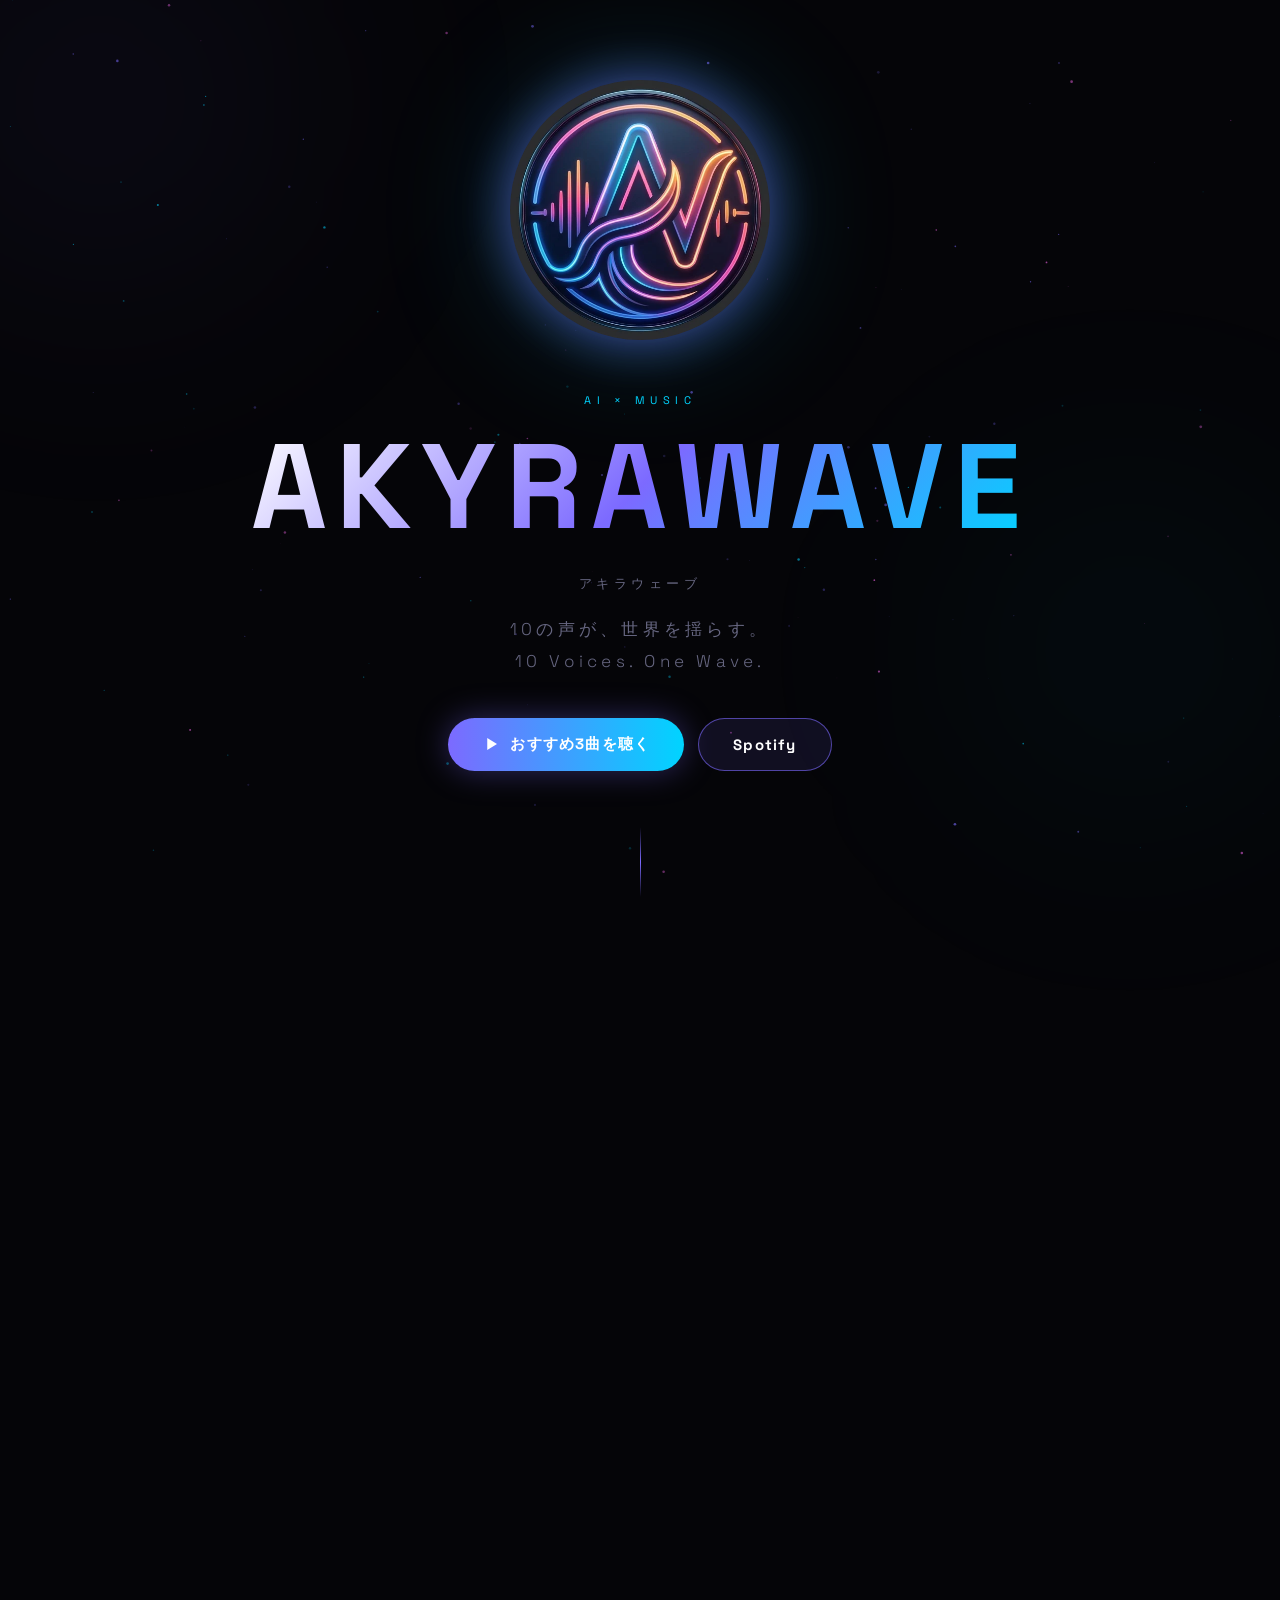
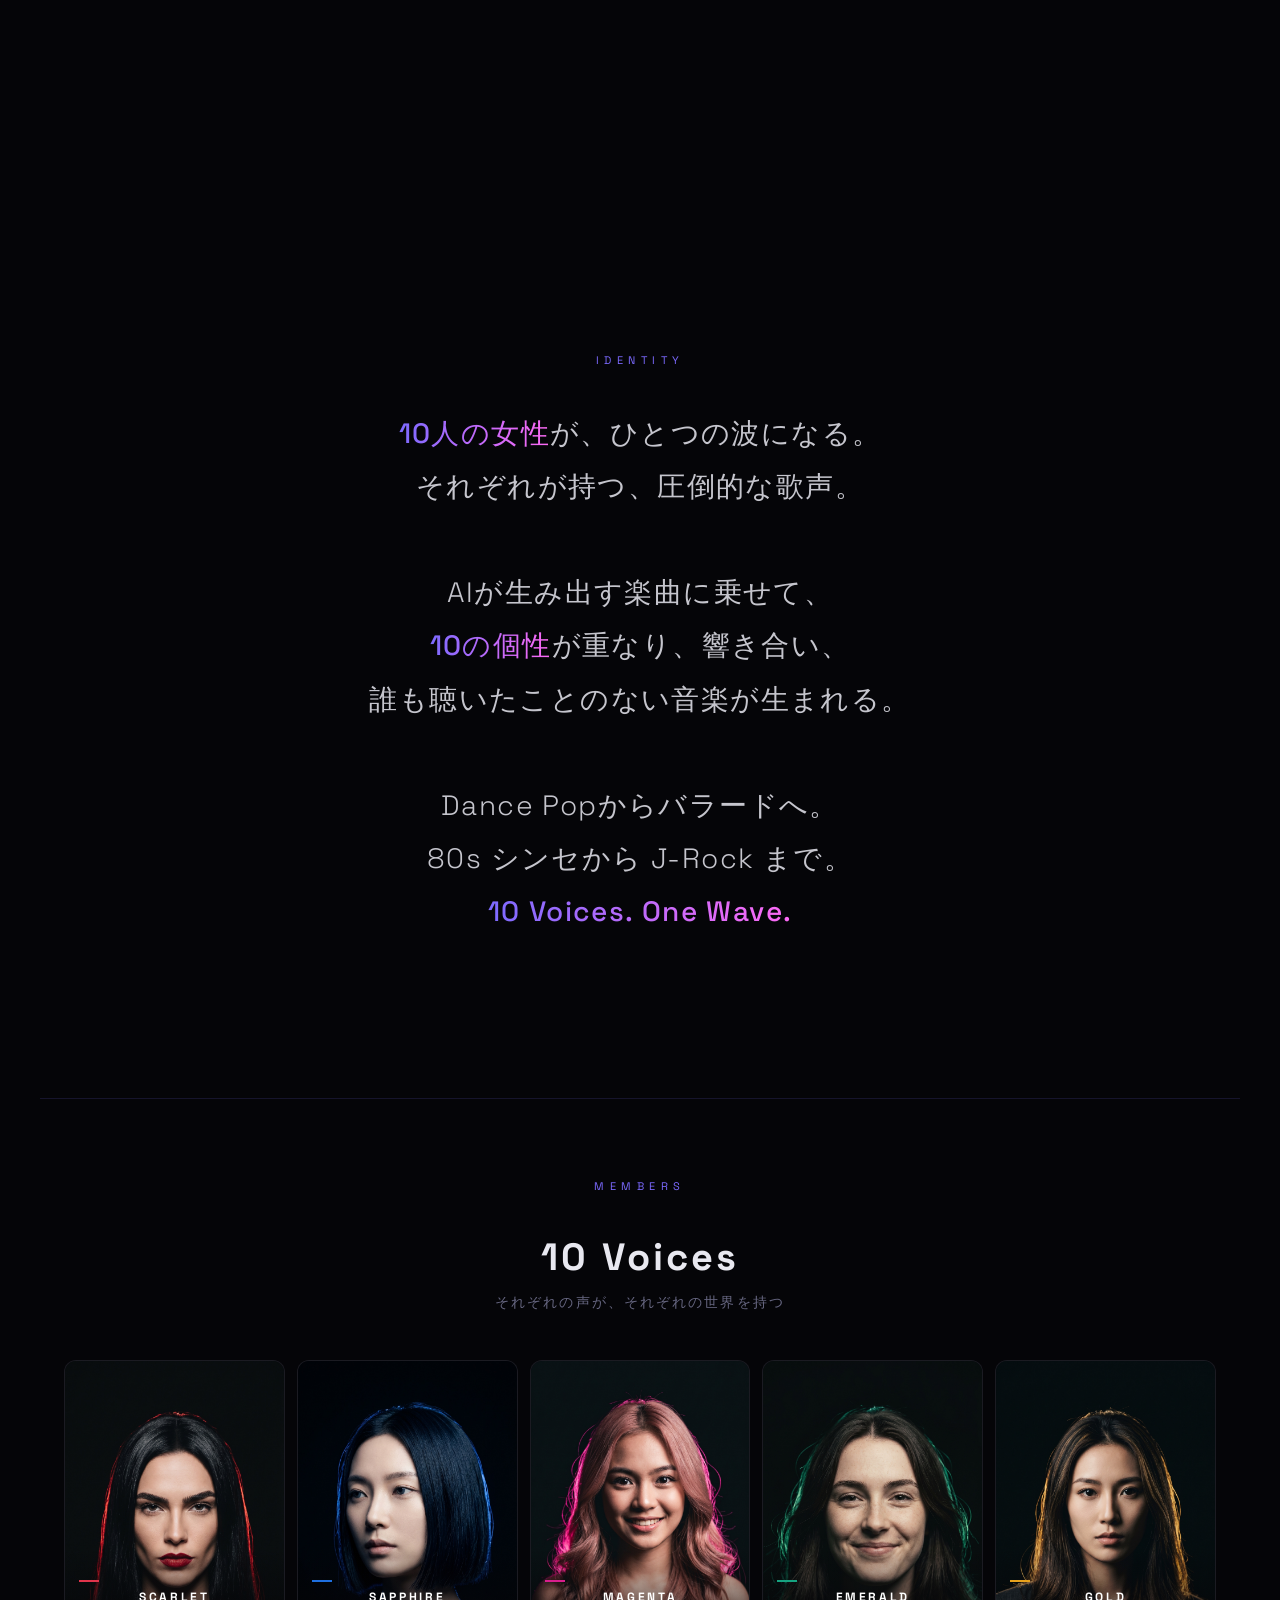
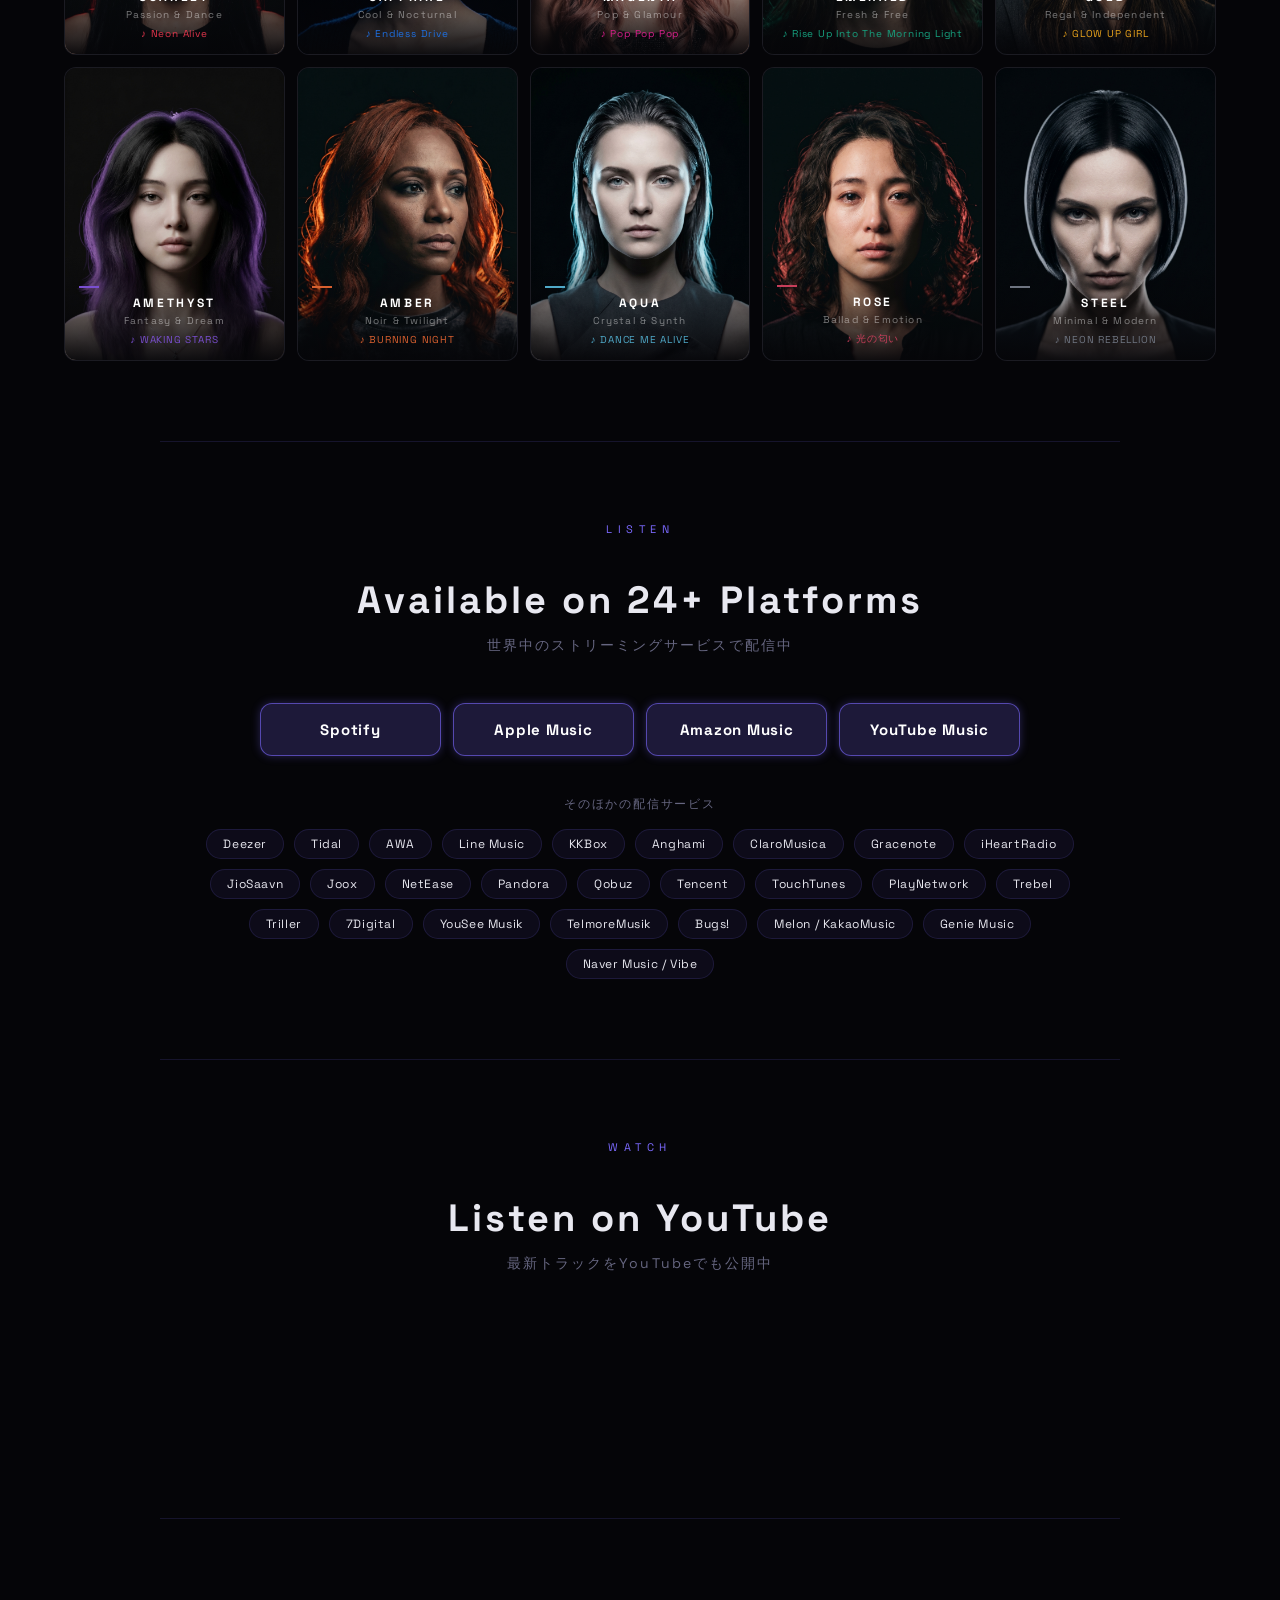
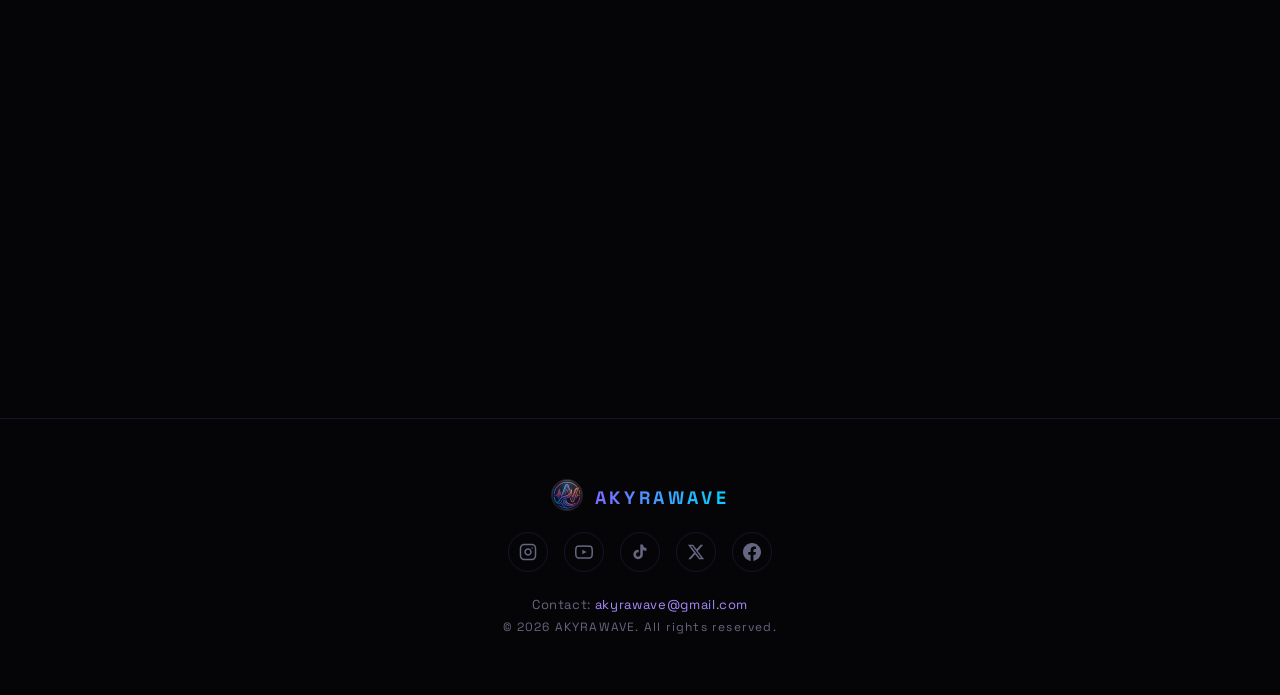
==== commit be11cc8e: "feat: AMETHYST・AQUAのメンバーカードに担当曲のリンクを追加 Co-Authored-By: Claude Opus 5.5 <noreply@anthropic.com>" ====
--- a/index.html
+++ b/index.html
@@ -1081,7 +1081,7 @@
     <span class="section-label reveal">Members</span>
     <h2 class="section-title reveal">10 Voices</h2>
     <p class="section-sub reveal">それぞれの声が、それぞれの世界を持つ</p>
-    <!-- 各カードは担当の実在曲（YouTube のフル音源）へリンク。配信を確認できた担当曲がない AMETHYST・AQUA はリンクなし -->
+    <!-- 各カードは担当の代表曲（YouTube のフル音源）へリンク。担当は正本「AKYRAWAVE_57曲_担当割り当て.xlsx」（2026-10-25 均等配分）に合わせる -->
     <div class="members-grid reveal">
 
       <a class="member-card" href="https://www.youtube.com/watch?v=ekHdYfCYhOo" target="_blank" rel="noopener noreferrer" data-ga-location="members" data-track="Neon Alive" data-member="SCARLET" aria-label="SCARLET：Neon AliveをYouTubeで聴く" style="--member-accent:#E0344B; --face-pos:50% 12%">
@@ -1134,14 +1134,15 @@
         </div>
       </a>
 
-      <div class="member-card" style="--member-accent:#7A4FD0; --face-pos:50% 12%">
+      <a class="member-card" href="https://www.youtube.com/watch?v=EgiQgob6zc0" target="_blank" rel="noopener noreferrer" data-ga-location="members" data-track="WAKING STARS" data-member="AMETHYST" aria-label="AMETHYST：WAKING STARSをYouTubeで聴く" style="--member-accent:#7A4FD0; --face-pos:50% 12%">
         <img src="images/singers/06-amethyst.jpg" alt="AMETHYST" loading="lazy" />
         <div class="member-info">
           <div class="member-accent-bar"></div>
           <p class="member-name">AMETHYST</p>
           <p class="member-theme">Fantasy &amp; Dream</p>
+          <p class="member-track">♪ WAKING STARS</p>
         </div>
-      </div>
+      </a>
 
       <a class="member-card" href="https://www.youtube.com/watch?v=XkV1riNGaAY" target="_blank" rel="noopener noreferrer" data-ga-location="members" data-track="BURNING NIGHT" data-member="AMBER" aria-label="AMBER：BURNING NIGHTをYouTubeで聴く" style="--member-accent:#D8602F; --face-pos:50% 45%">
         <img src="images/singers/07-amber.jpg" alt="AMBER" loading="lazy" />
@@ -1153,14 +1154,15 @@
         </div>
       </a>
 
-      <div class="member-card" style="--member-accent:#4FA8C7; --face-pos:50% 0%">
+      <a class="member-card" href="https://www.youtube.com/watch?v=OY7XSQacbA0" target="_blank" rel="noopener noreferrer" data-ga-location="members" data-track="DANCE ME ALIVE" data-member="AQUA" aria-label="AQUA：DANCE ME ALIVEをYouTubeで聴く" style="--member-accent:#4FA8C7; --face-pos:50% 0%">
         <img src="images/singers/08-aqua.jpg" alt="AQUA" loading="lazy" />
         <div class="member-info">
           <div class="member-accent-bar"></div>
           <p class="member-name">AQUA</p>
           <p class="member-theme">Crystal &amp; Synth</p>
+          <p class="member-track">♪ DANCE ME ALIVE</p>
         </div>
-      </div>
+      </a>
 
       <a class="member-card" href="https://www.youtube.com/watch?v=jLtEQlK3APQ" target="_blank" rel="noopener noreferrer" data-ga-location="members" data-track="光の匂い" data-member="ROSE" aria-label="ROSE：光の匂いをYouTubeで聴く" style="--member-accent:#C73E5A; --face-pos:50% 28%">
         <img src="images/singers/09-rose.jpg" alt="ROSE" loading="lazy" />
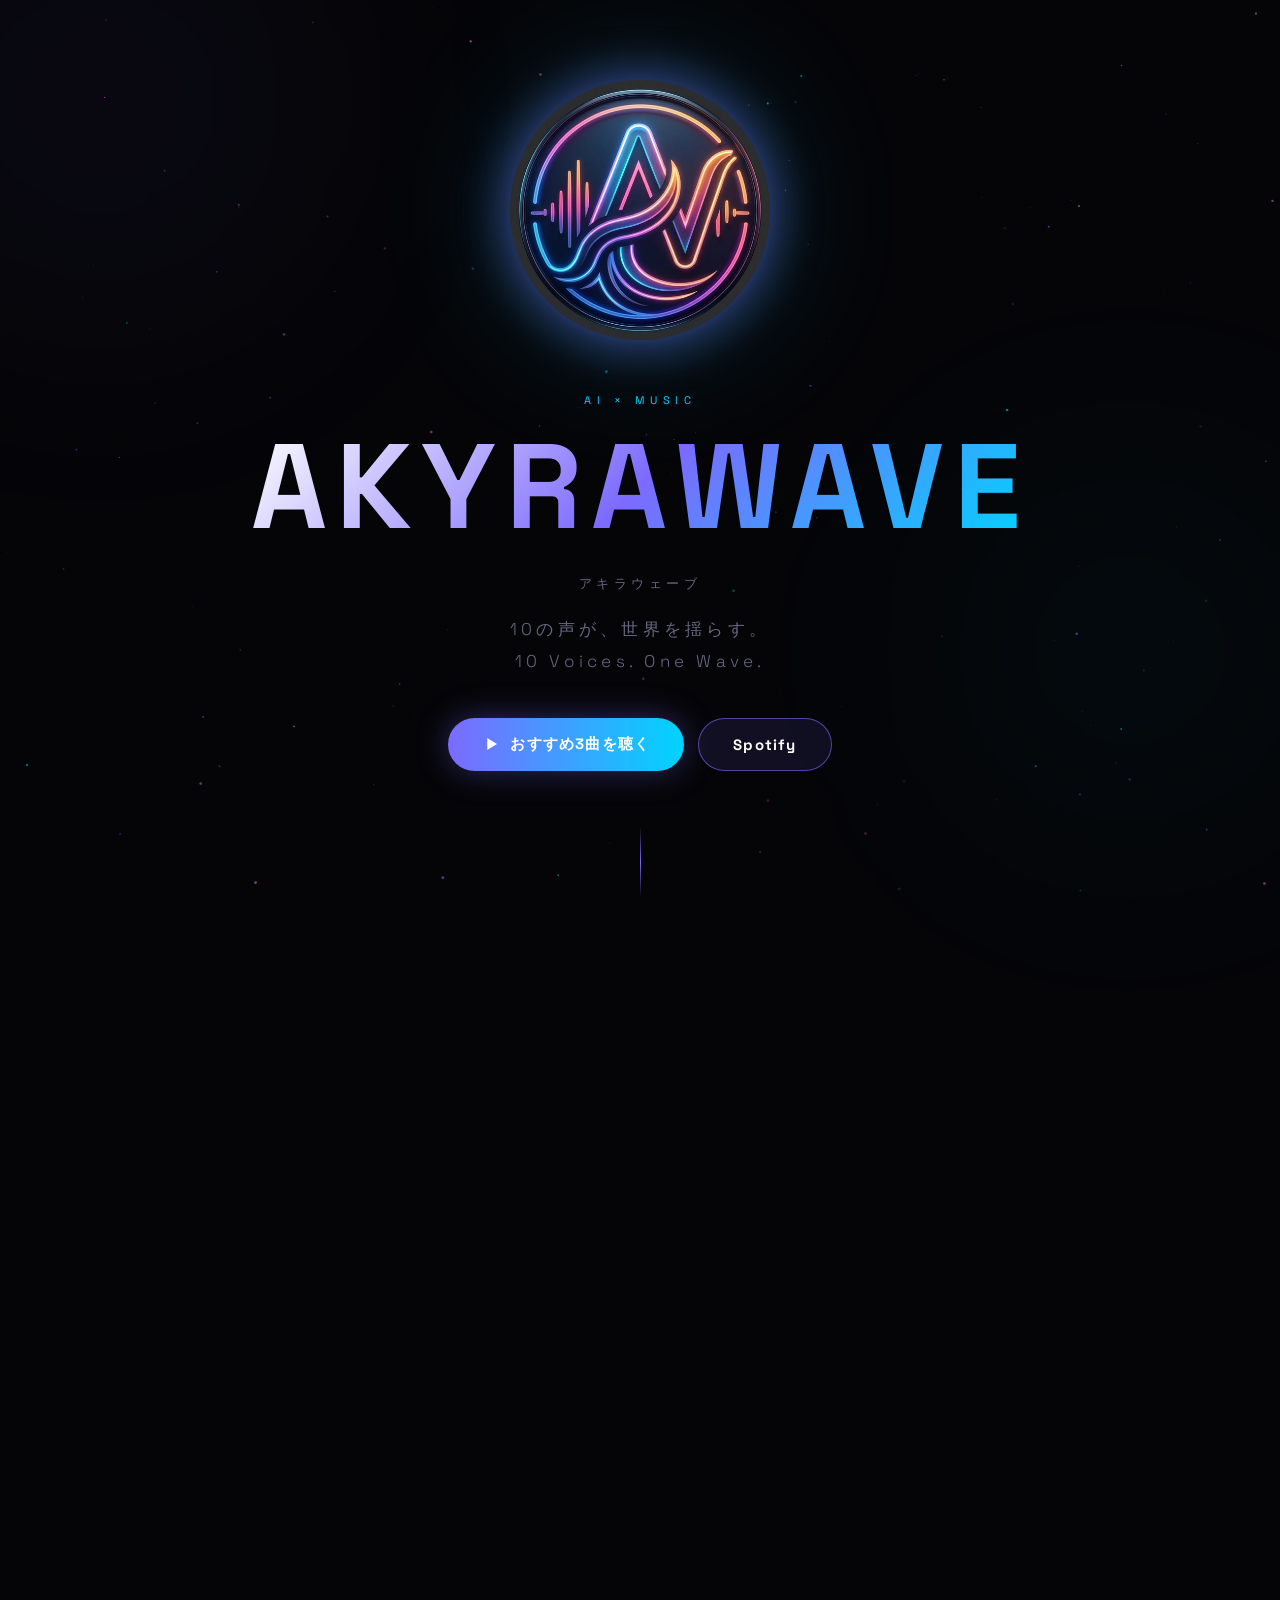
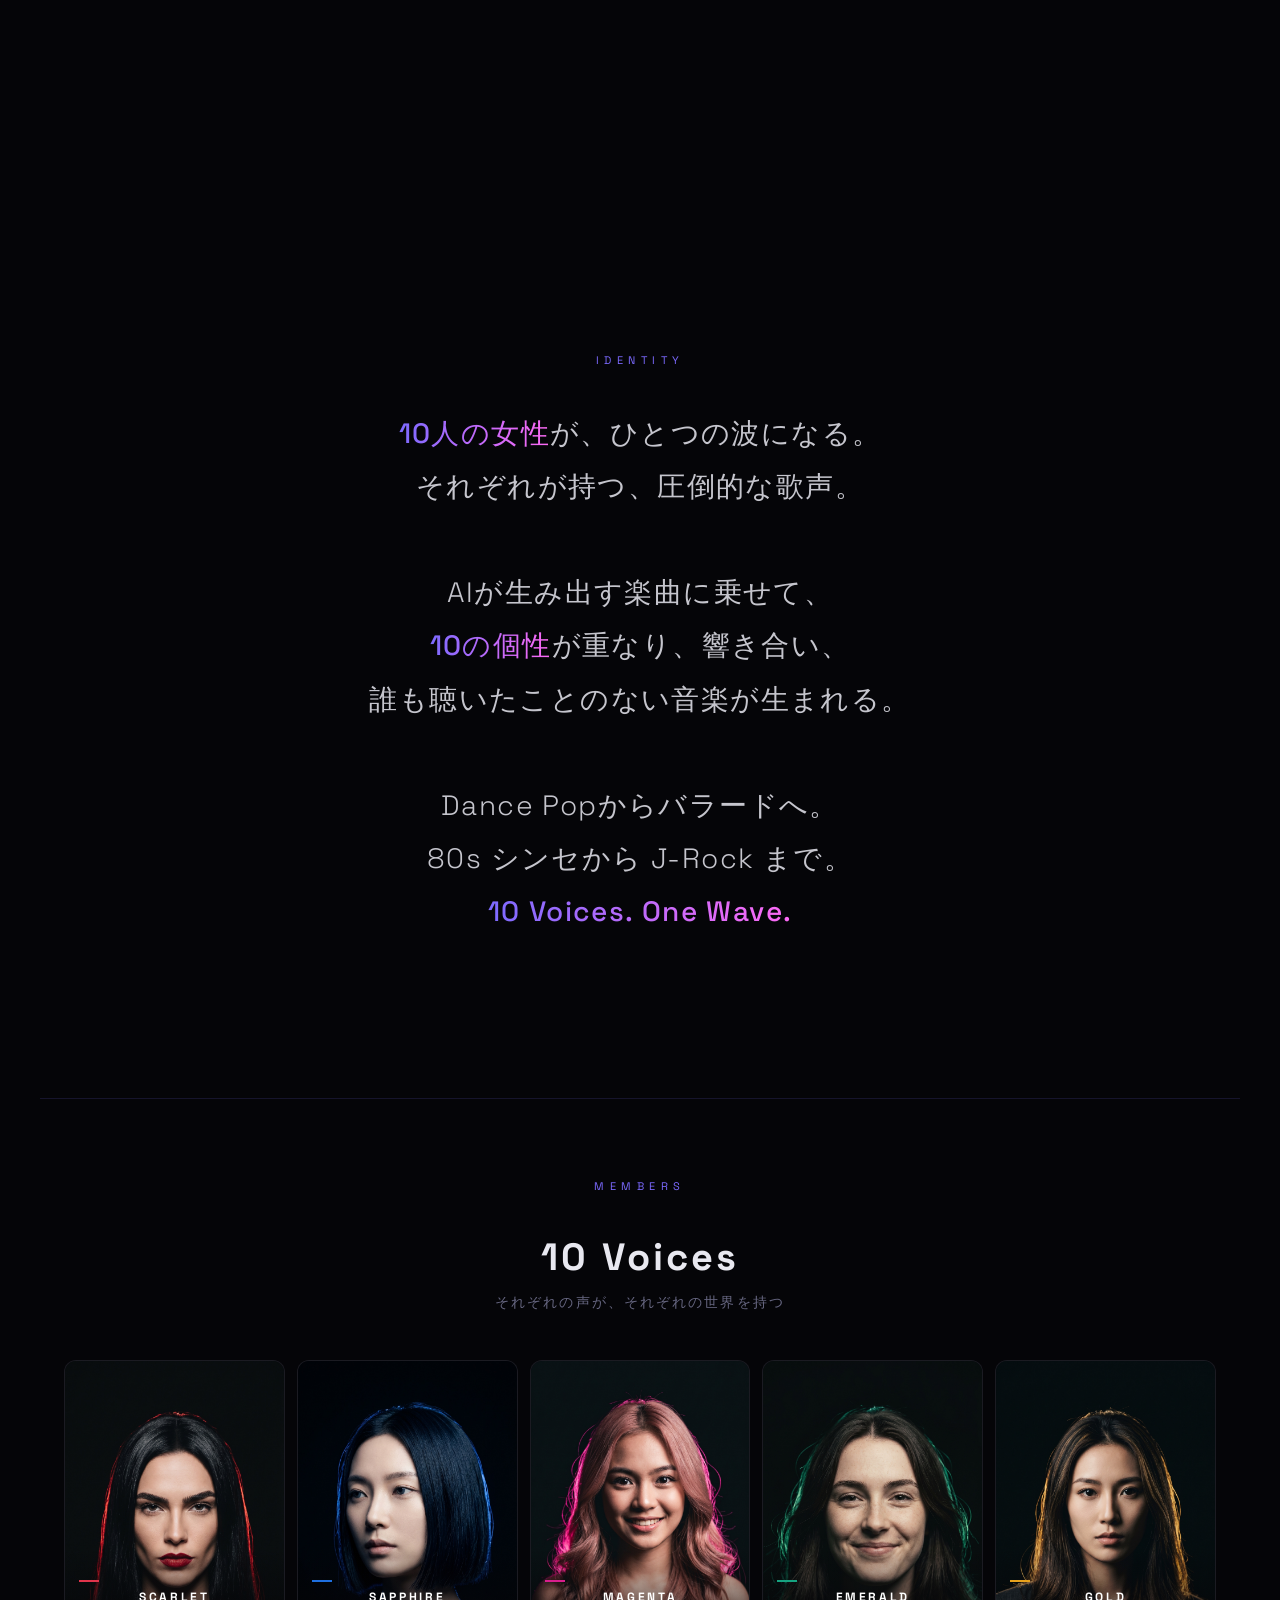
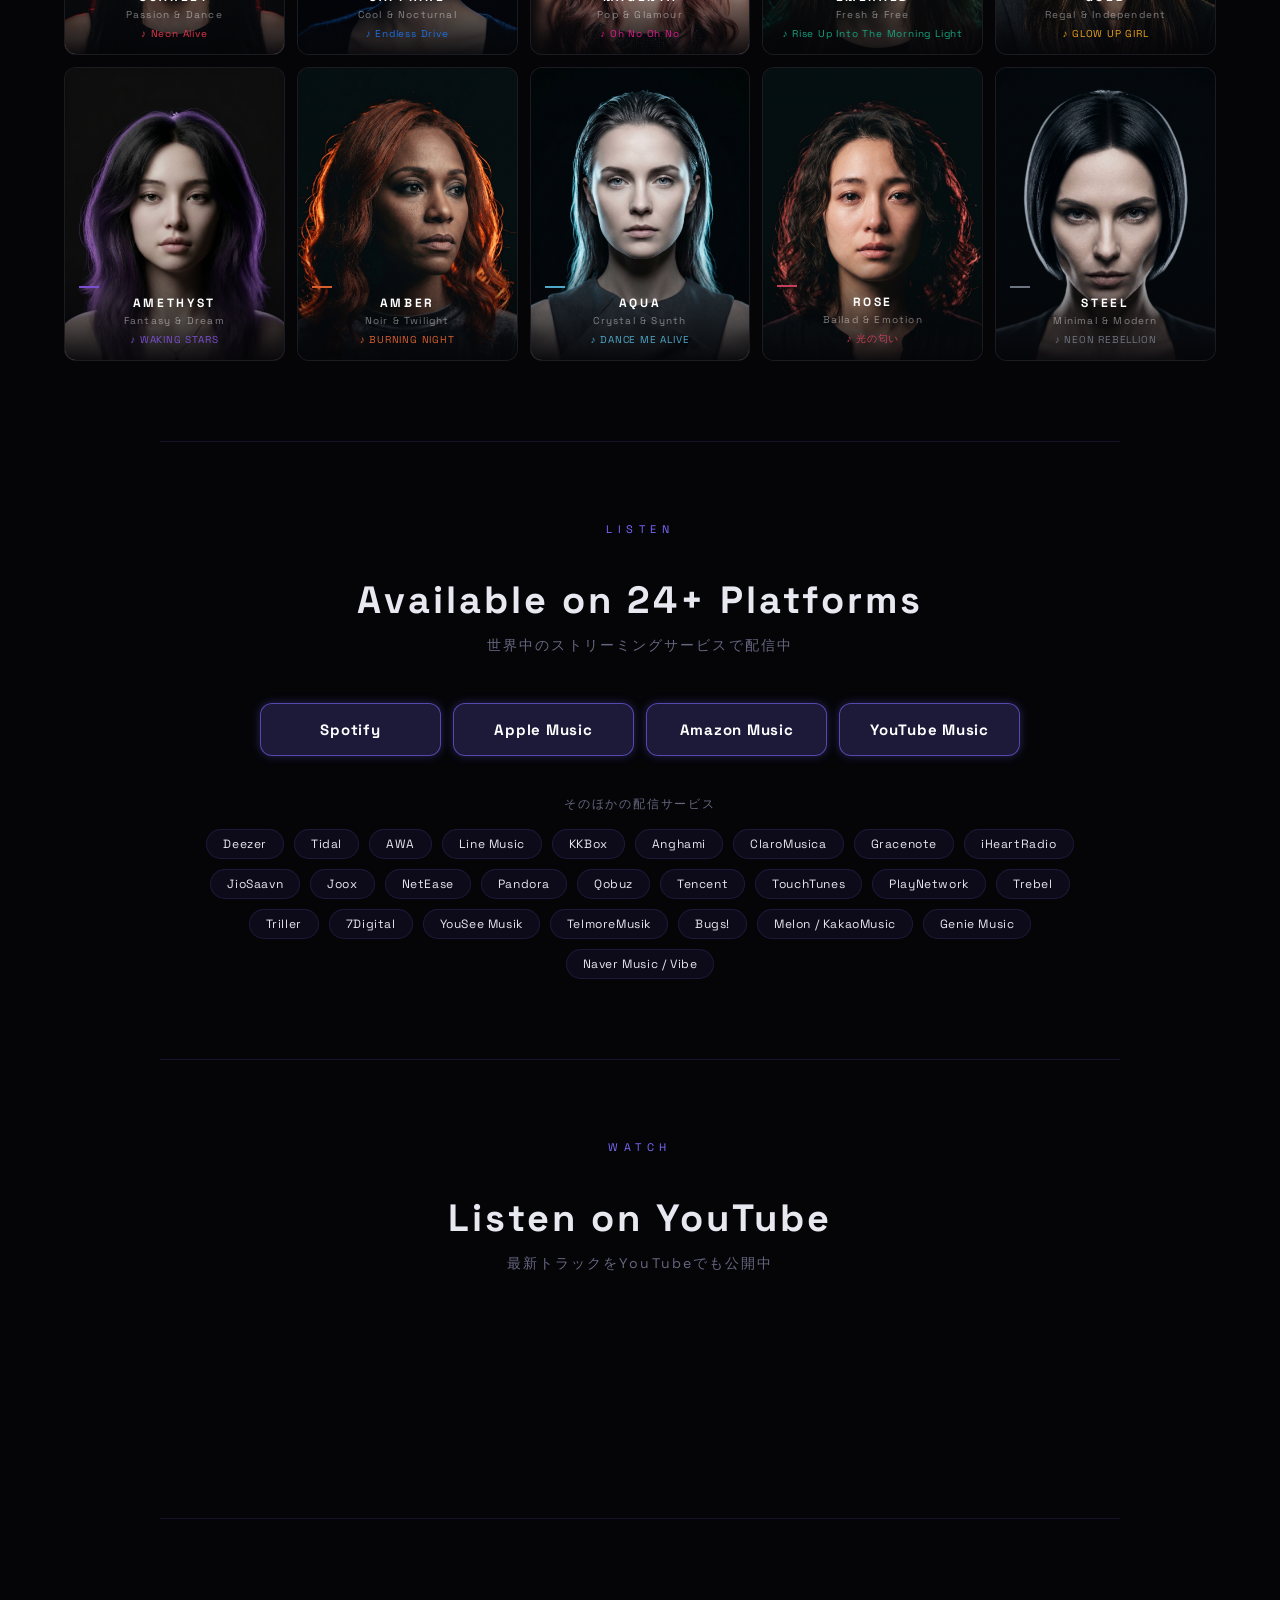
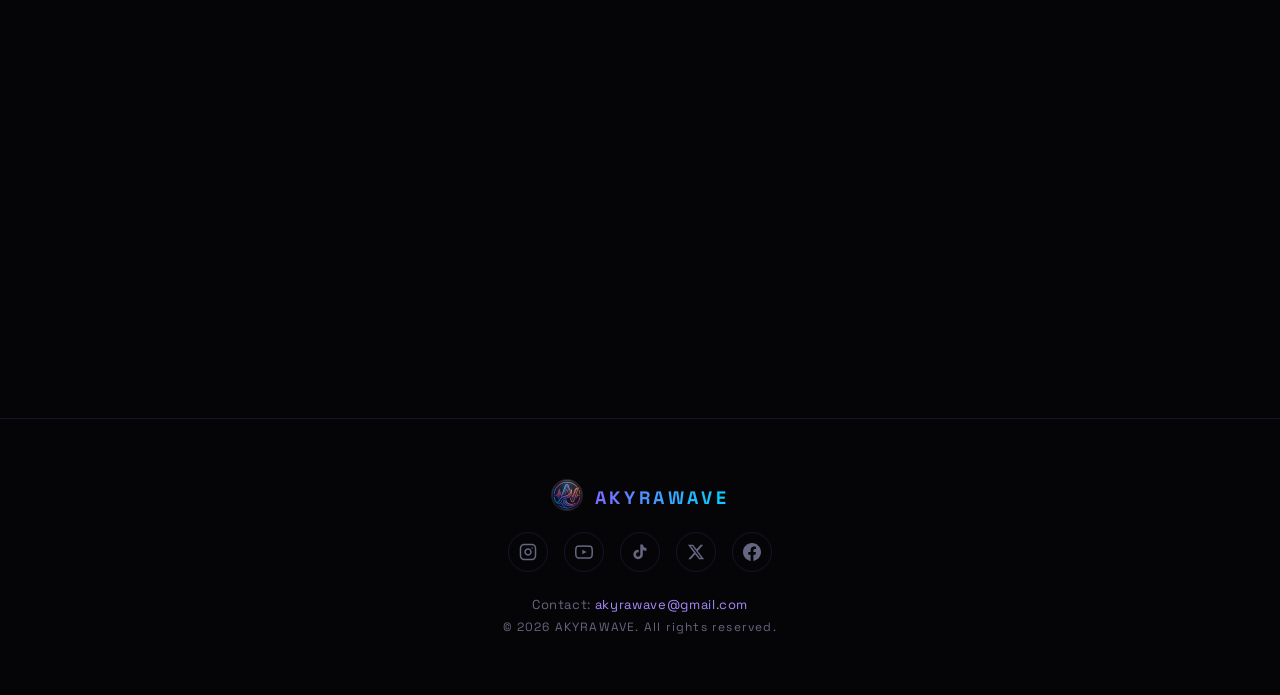
==== commit 30aa25c1: "feat: MAGENTAのメンバーカードの楽曲をOh No Oh Noに変更 Co-Authored-By: Claude Opus 5.5 <noreply@anthropic.com>" ====
--- a/index.html
+++ b/index.html
@@ -1104,13 +1104,13 @@
         </div>
       </a>
 
-      <a class="member-card" href="https://www.youtube.com/watch?v=cW6N0STo77w" target="_blank" rel="noopener noreferrer" data-ga-location="members" data-track="Pop Pop Pop" data-member="MAGENTA" aria-label="MAGENTA：Pop Pop PopをYouTubeで聴く" style="--member-accent:#D81E8C; --face-pos:50% 12%">
+      <a class="member-card" href="https://www.youtube.com/watch?v=7wiS9j6gHR0" target="_blank" rel="noopener noreferrer" data-ga-location="members" data-track="Oh No Oh No" data-member="MAGENTA" aria-label="MAGENTA：Oh No Oh NoをYouTubeで聴く" style="--member-accent:#D81E8C; --face-pos:50% 12%">
         <img src="images/singers/03-magenta.jpg" alt="MAGENTA" loading="lazy" />
         <div class="member-info">
           <div class="member-accent-bar"></div>
           <p class="member-name">MAGENTA</p>
           <p class="member-theme">Pop &amp; Glamour</p>
-          <p class="member-track">♪ Pop Pop Pop</p>
+          <p class="member-track">♪ Oh No Oh No</p>
         </div>
       </a>
 
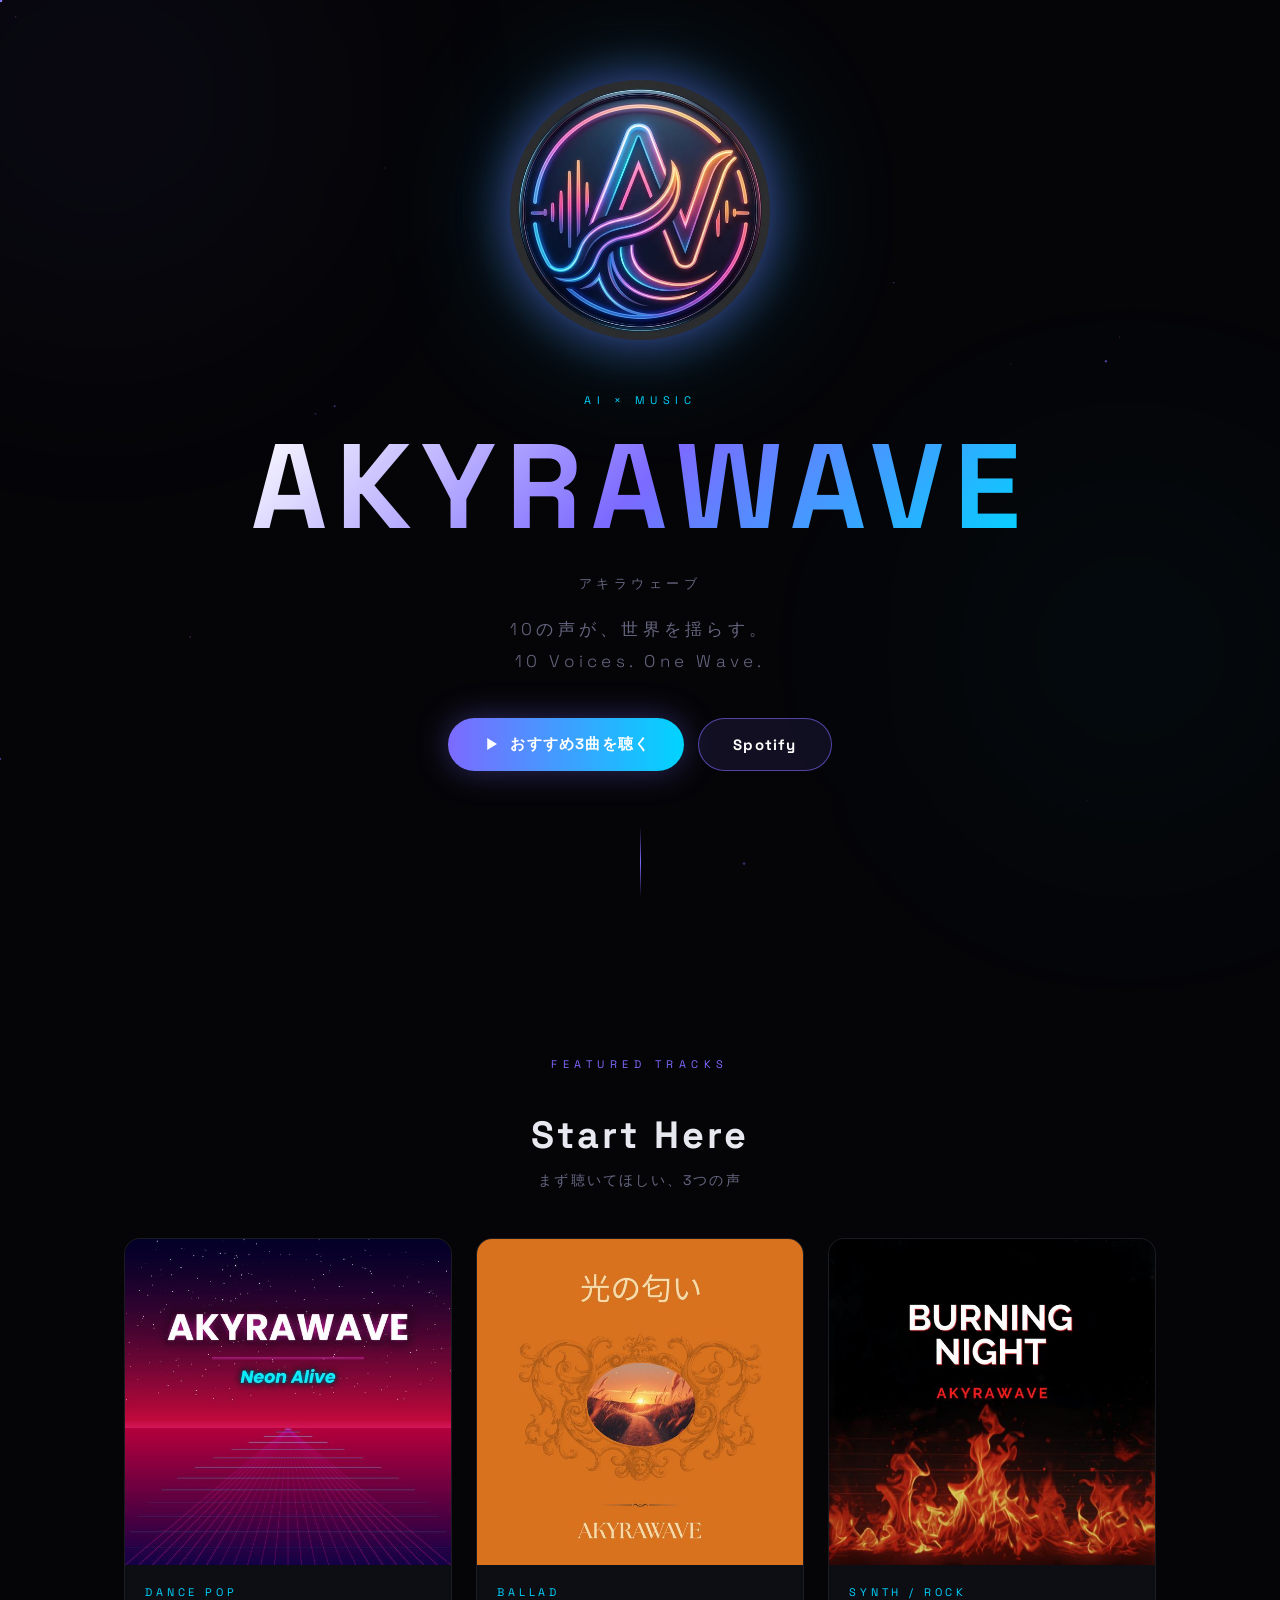
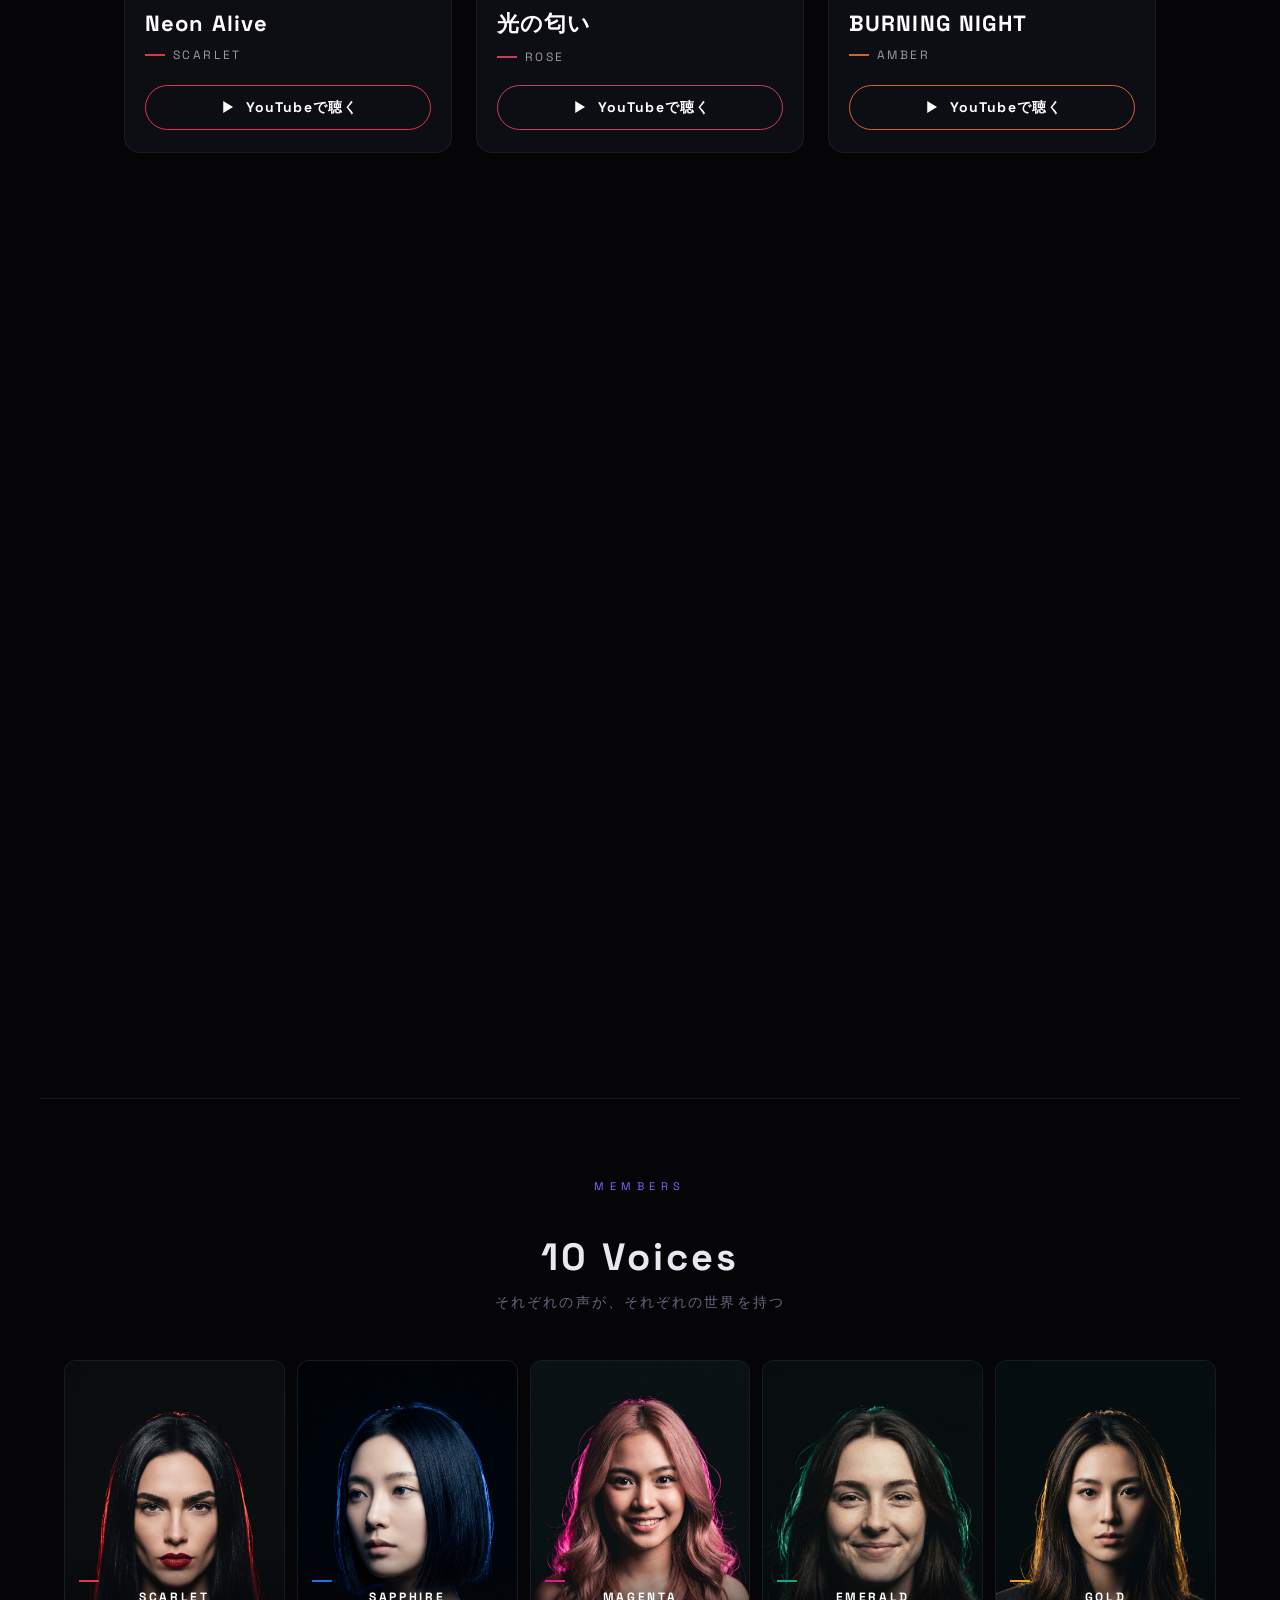
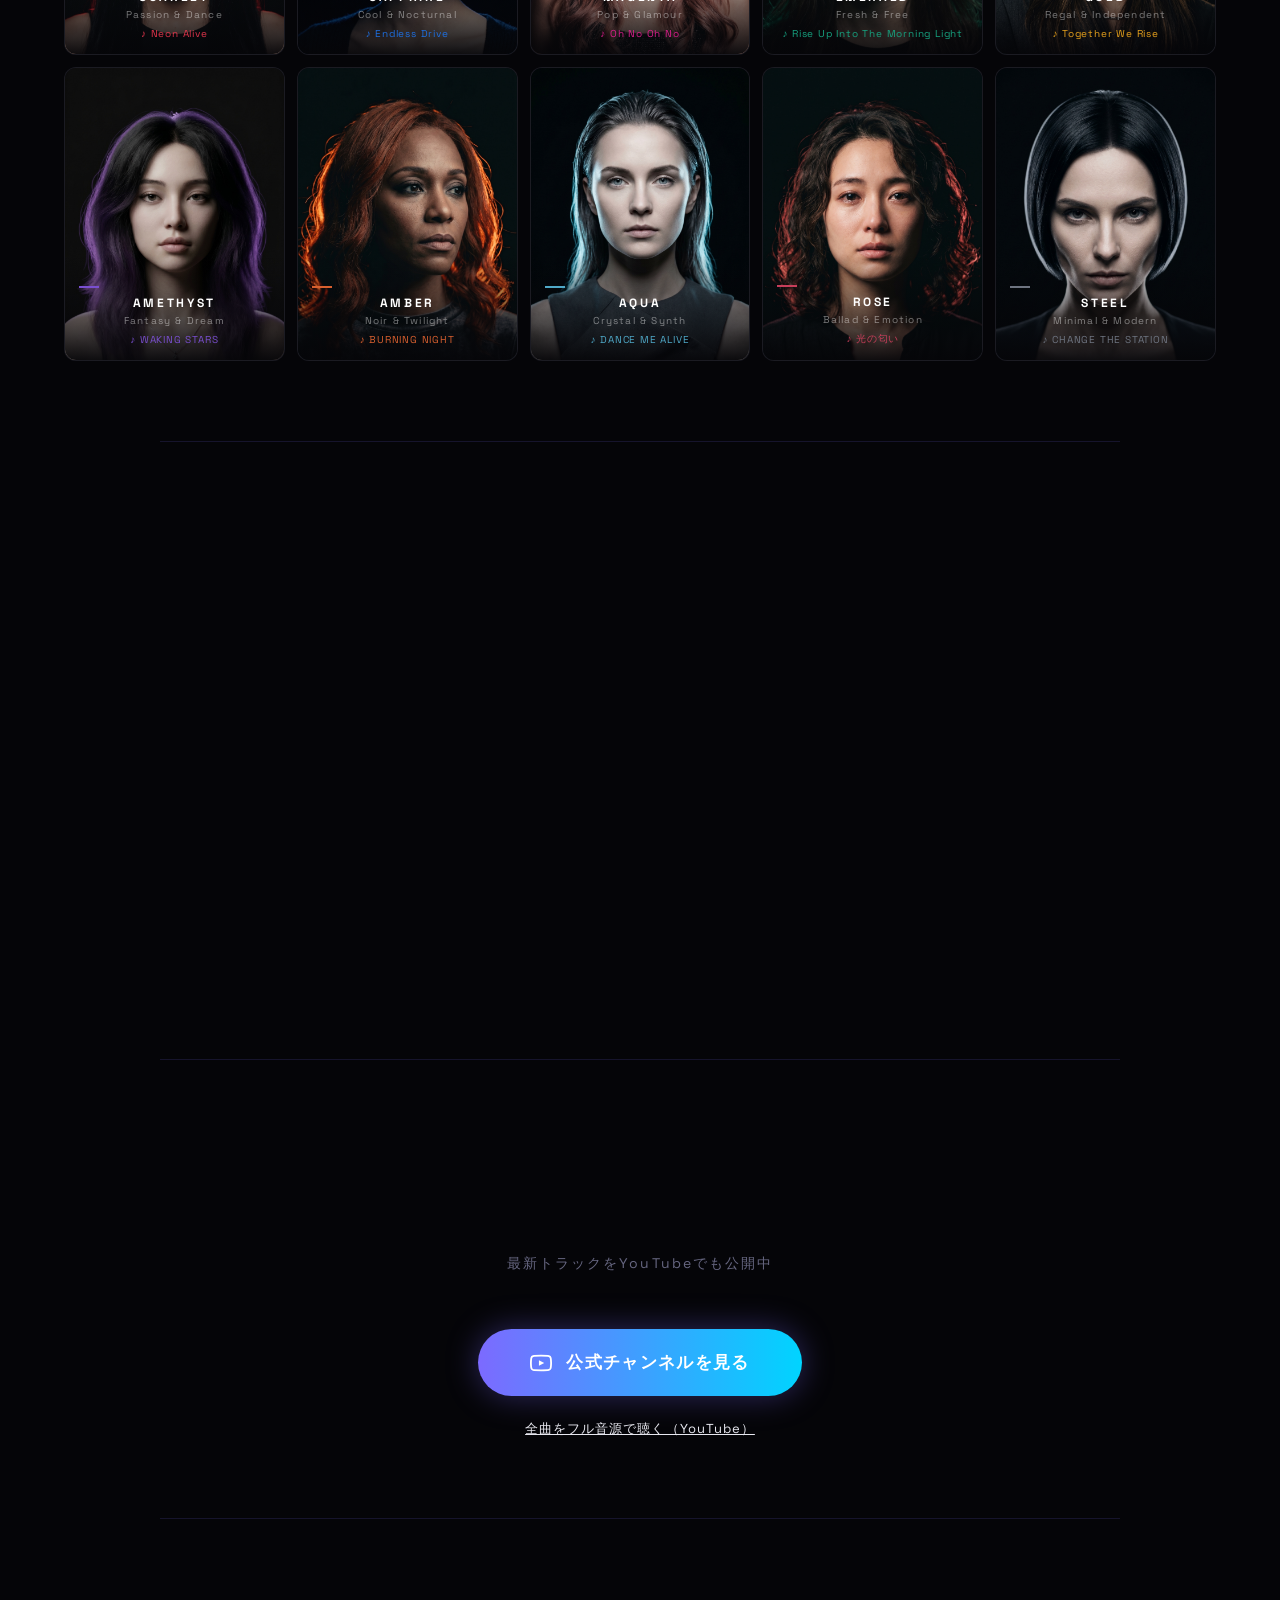
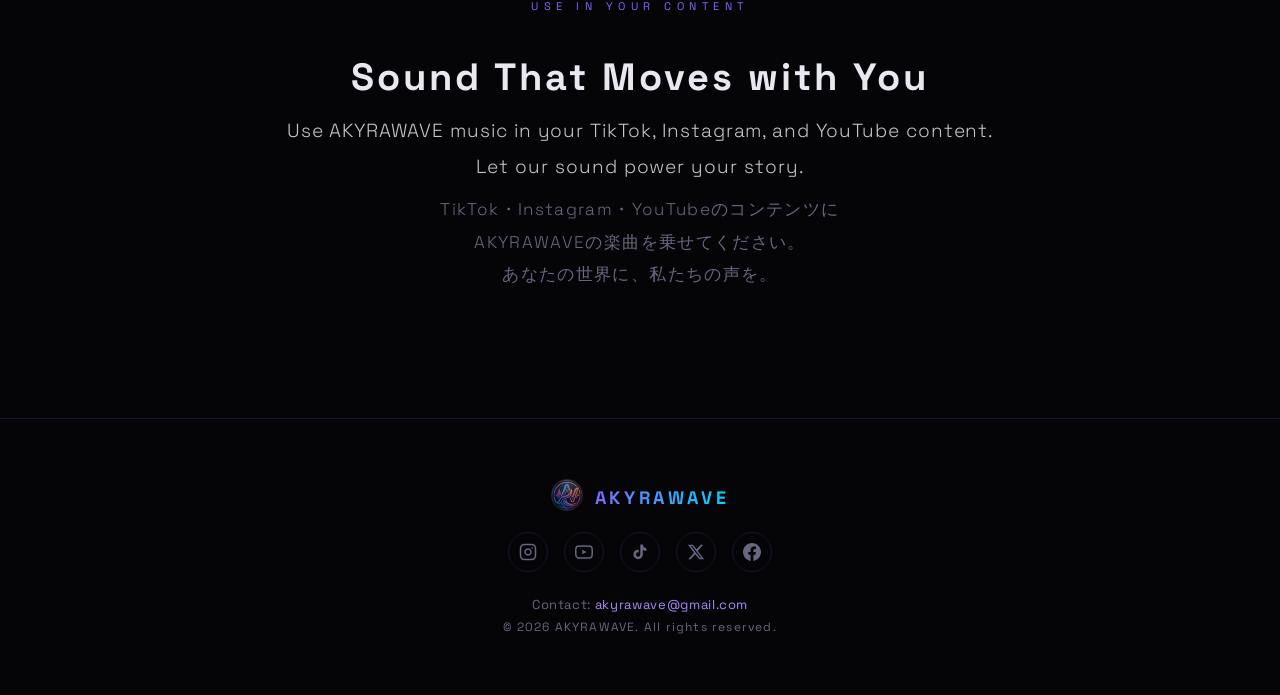
==== commit fa380330: "feat: STEEL・GOLDのメンバーカードの楽曲を変更（CHANGE THE STATION／Together We Rise） Co-Authored-By: Claude Opus 5.5 " ====
--- a/index.html
+++ b/index.html
@@ -1124,13 +1124,13 @@
         </div>
       </a>
 
-      <a class="member-card" href="https://www.youtube.com/watch?v=ZUM7gD1sigI" target="_blank" rel="noopener noreferrer" data-ga-location="members" data-track="GLOW UP GIRL" data-member="GOLD" aria-label="GOLD：GLOW UP GIRLをYouTubeで聴く" style="--member-accent:#E8A21C; --face-pos:50% 12%">
+      <a class="member-card" href="https://www.youtube.com/watch?v=0LuuyIAKgdo" target="_blank" rel="noopener noreferrer" data-ga-location="members" data-track="Together We Rise" data-member="GOLD" aria-label="GOLD：Together We RiseをYouTubeで聴く" style="--member-accent:#E8A21C; --face-pos:50% 12%">
         <img src="images/singers/05-gold.jpg" alt="GOLD" loading="lazy" />
         <div class="member-info">
           <div class="member-accent-bar"></div>
           <p class="member-name">GOLD</p>
           <p class="member-theme">Regal &amp; Independent</p>
-          <p class="member-track">♪ GLOW UP GIRL</p>
+          <p class="member-track">♪ Together We Rise</p>
         </div>
       </a>
 
@@ -1174,13 +1174,13 @@
         </div>
       </a>
 
-      <a class="member-card" href="https://www.youtube.com/watch?v=qBQX2H0o0nA" target="_blank" rel="noopener noreferrer" data-ga-location="members" data-track="NEON REBELLION" data-member="STEEL" aria-label="STEEL：NEON REBELLIONをYouTubeで聴く" style="--member-accent:#6E7480; --face-pos:50% 0%">
+      <a class="member-card" href="https://www.youtube.com/watch?v=xkq6dqO_iPE" target="_blank" rel="noopener noreferrer" data-ga-location="members" data-track="CHANGE THE STATION" data-member="STEEL" aria-label="STEEL：CHANGE THE STATIONをYouTubeで聴く" style="--member-accent:#6E7480; --face-pos:50% 0%">
         <img src="images/singers/10-steel.jpg" alt="STEEL" loading="lazy" />
         <div class="member-info">
           <div class="member-accent-bar"></div>
           <p class="member-name">STEEL</p>
           <p class="member-theme">Minimal &amp; Modern</p>
-          <p class="member-track">♪ NEON REBELLION</p>
+          <p class="member-track">♪ CHANGE THE STATION</p>
         </div>
       </a>
 
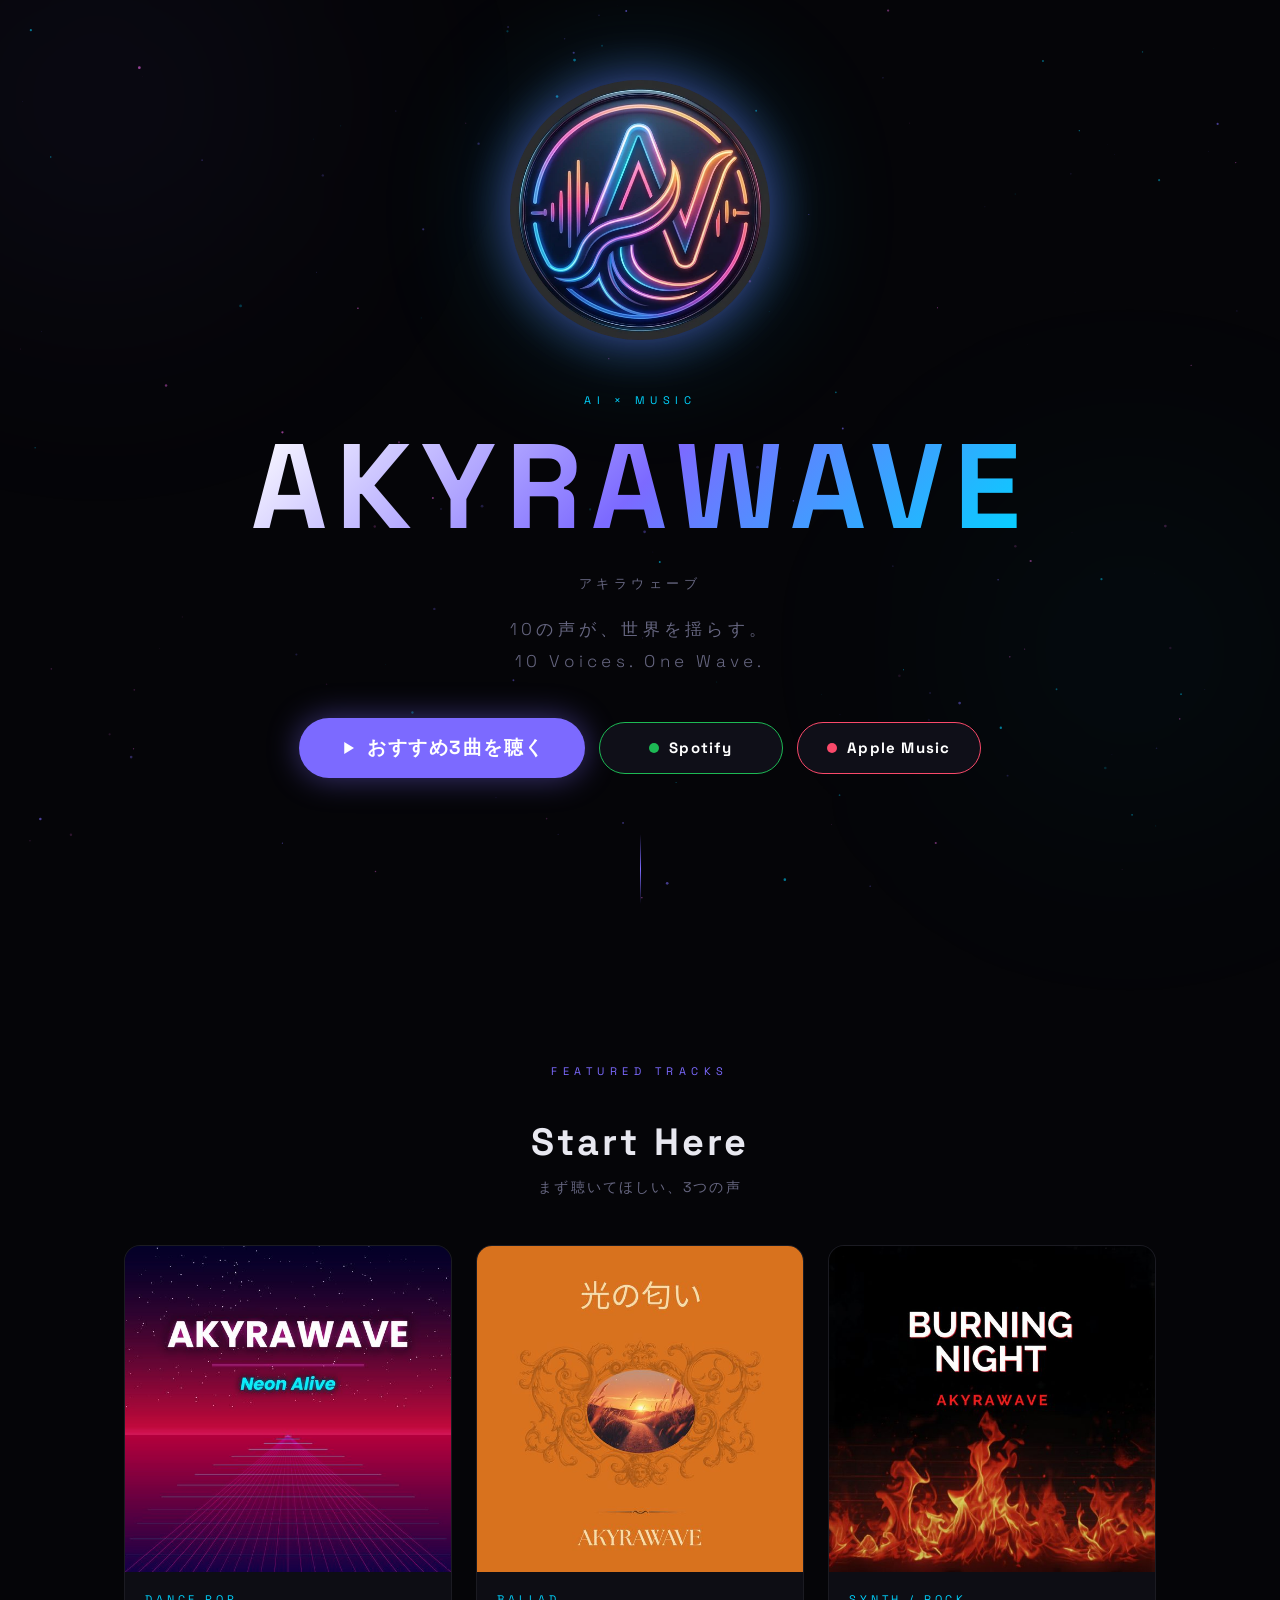
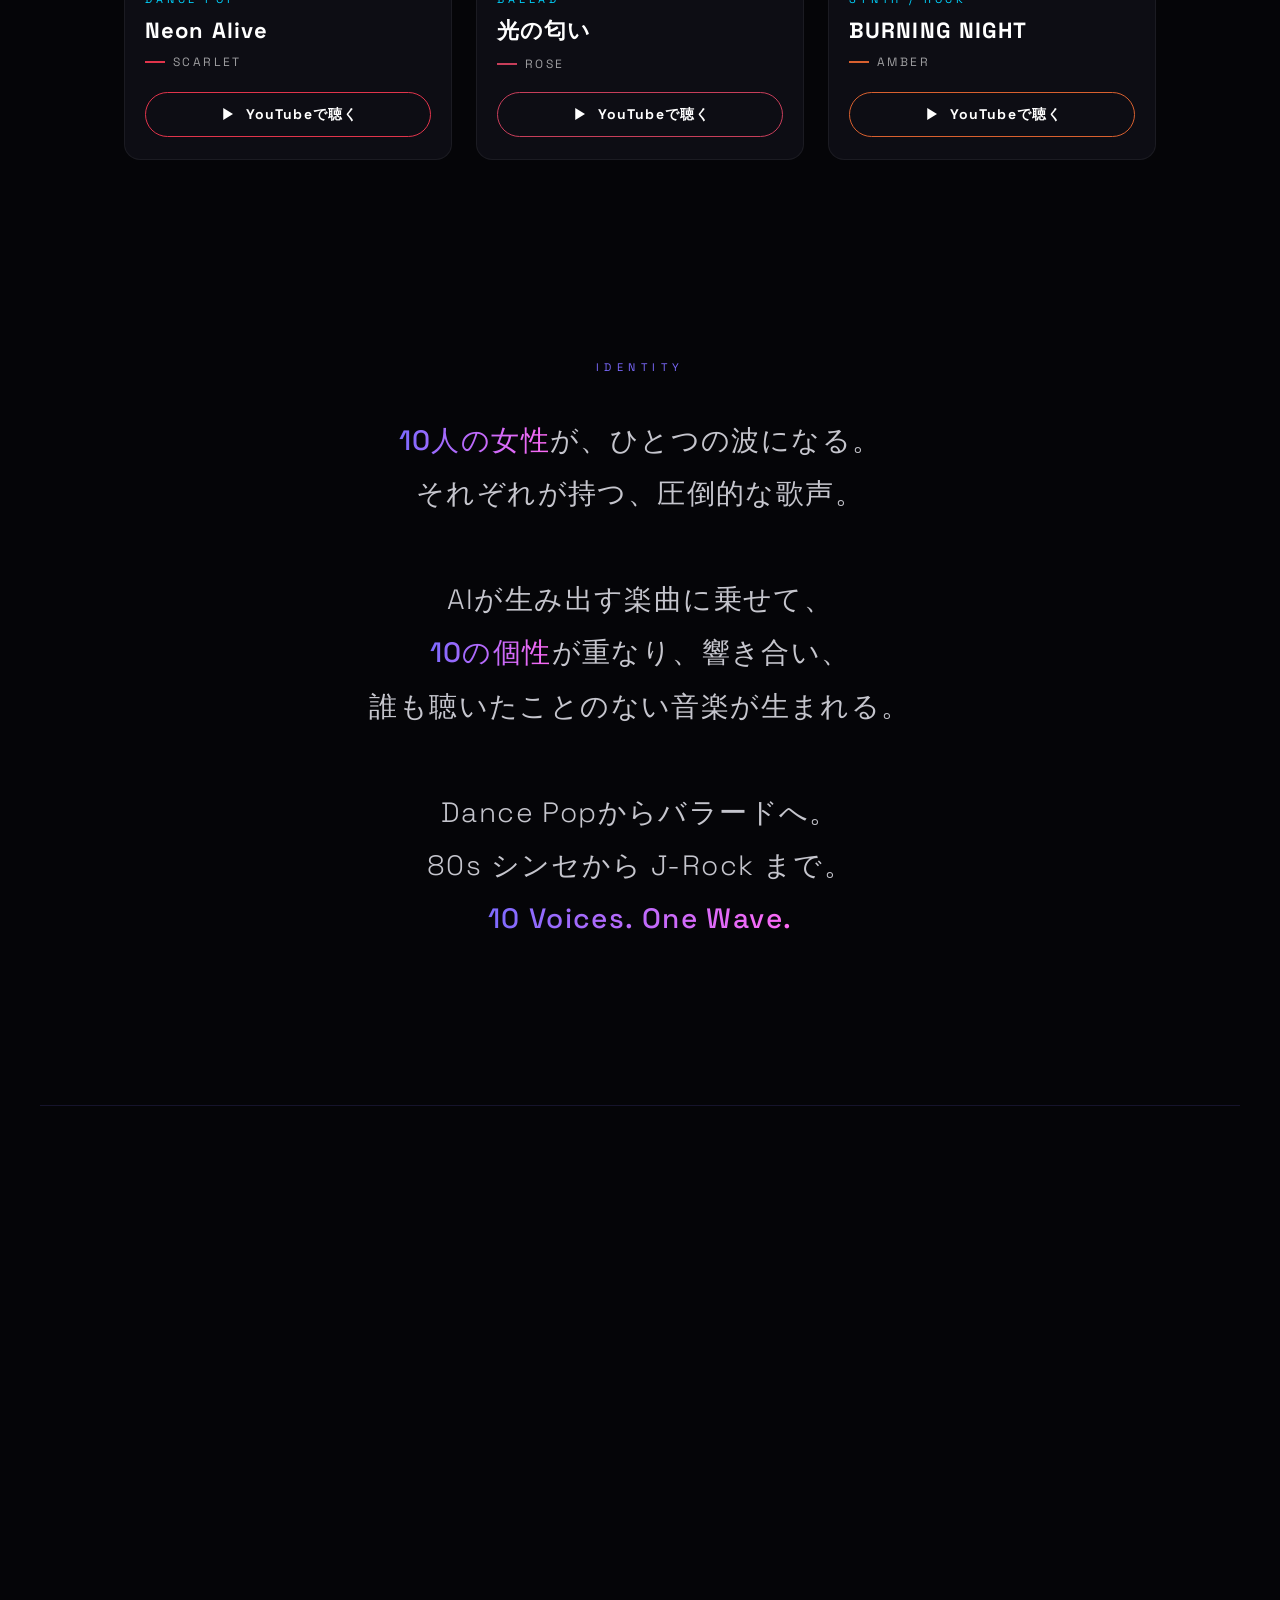
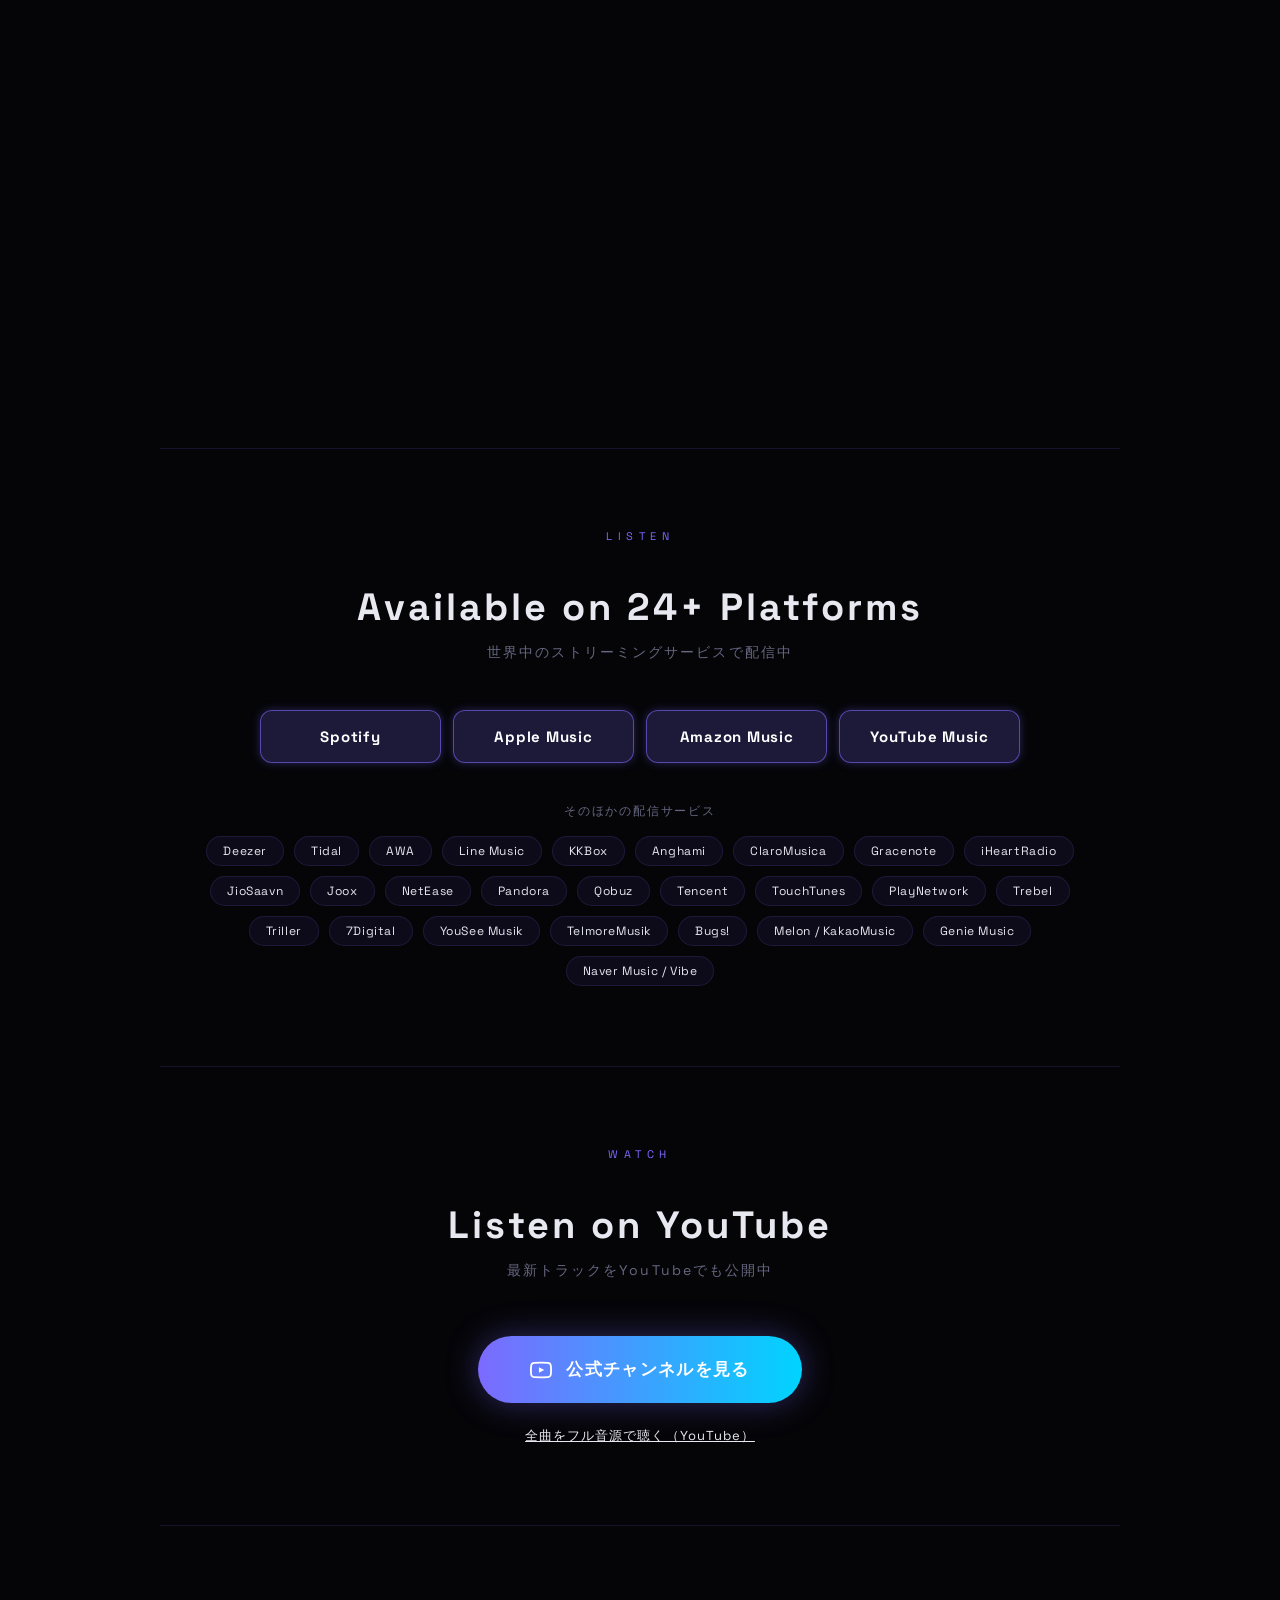
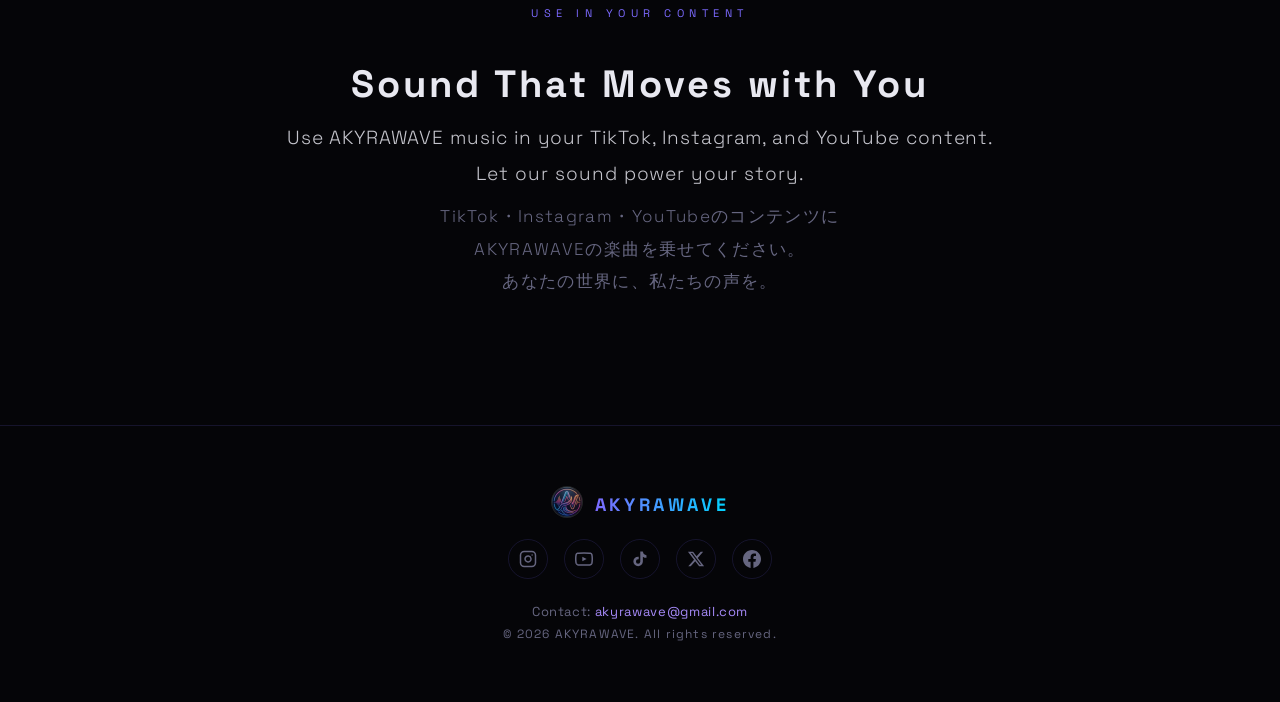
==== commit 4d1d9c46: "feat: ファーストビューにApple Musicを追加し3ボタンの配色・配置を調整 - 主ボタン「おすすめ3曲を聴く」をブランド紫（#7C6AFF）に変更し、19px太字で最も目立たせる - Sp" ====
--- a/index.html
+++ b/index.html
@@ -88,6 +88,8 @@
   --text: #e8e8f0;
   --muted: #666680;
   --border: rgba(124, 106, 255, 0.15);
+  --spotify: #1db954;
+  --apple-music: #fa496a;
 }
 
 html { scroll-behavior: smooth; }
@@ -723,6 +725,7 @@
 .hero-actions {
   display: flex;
   flex-wrap: wrap;
+  align-items: center;
   gap: 14px;
   justify-content: center;
   margin-top: 40px;
@@ -733,15 +736,18 @@
 .hero-btn {
   display: inline-flex;
   align-items: center;
+  justify-content: center;
   gap: 10px;
-  padding: 16px 34px;
+  min-height: 52px;
+  padding: 14px 28px;
   border-radius: 50px;
   font-size: 15px;
   font-weight: 700;
   letter-spacing: 0.08em;
+  white-space: nowrap;
   color: #fff;
   text-decoration: none;
-  transition: transform 0.3s ease, box-shadow 0.3s ease, background 0.3s ease;
+  transition: transform 0.3s ease, box-shadow 0.3s ease, background 0.3s ease, border-color 0.3s ease;
 }
 
 .hero-btn svg {
@@ -750,20 +756,52 @@
   flex-shrink: 0;
 }
 
-.hero-btn.primary {
-  background: linear-gradient(90deg, var(--accent1), var(--accent2));
-  box-shadow: 0 0 32px rgba(124, 106, 255, 0.35);
-}
-
-.hero-btn.secondary {
-  border: 1px solid rgba(124, 106, 255, 0.6);
-  background: rgba(124, 106, 255, 0.1);
-}
-
 .hero-btn:hover {
   transform: translateY(-3px);
-  box-shadow: 0 0 48px rgba(124, 106, 255, 0.55);
-}
+}
+
+.hero-btn:focus-visible {
+  outline: 2px solid var(--btn-accent, #fff);
+  outline-offset: 3px;
+}
+
+/* 主ボタン：ブランドの紫。白文字の対比（約3.9:1）を満たすため大きい文字（19px太字）にする */
+.hero-btn.primary {
+  --btn-accent: #fff;
+  min-height: 60px;
+  padding: 16px 40px;
+  font-size: 19px;
+  background: var(--accent1);
+  box-shadow: 0 0 32px rgba(124, 106, 255, 0.45);
+}
+
+.hero-btn.primary:hover {
+  box-shadow: 0 0 48px rgba(124, 106, 255, 0.7);
+}
+
+/* 副ボタン：同じ大きさ・強さのダーク地。サービスの色は枠線と丸印だけに使う */
+.hero-btn.secondary {
+  min-width: 184px;
+  border: 1px solid var(--btn-accent);
+  background: #0f0f18;
+}
+
+.hero-btn.secondary::before {
+  content: '';
+  width: 10px;
+  height: 10px;
+  border-radius: 50%;
+  background: var(--btn-accent);
+  flex-shrink: 0;
+}
+
+.hero-btn.secondary:hover {
+  background: color-mix(in srgb, var(--btn-accent) 16%, #0f0f18);
+  box-shadow: 0 0 24px color-mix(in srgb, var(--btn-accent) 35%, transparent);
+}
+
+.hero-btn.spotify { --btn-accent: var(--spotify); }
+.hero-btn.apple-music { --btn-accent: var(--apple-music); }
 
 /* ── Featured Tracks ── */
 #featured {
@@ -948,8 +986,16 @@
     grid-template-columns: repeat(2, 1fr);
     gap: 8px;
   }
-  .hero-actions { margin-top: 32px; gap: 10px; }
-  .hero-btn { padding: 14px 24px; font-size: 14px; }
+  /* スマホ：主ボタンを上段いっぱい、副ボタン2つを下段に横並び */
+  .hero-actions {
+    display: grid;
+    grid-template-columns: 1fr 1fr;
+    gap: 10px;
+    width: min(100%, 340px);
+    margin: 32px auto 0;
+  }
+  .hero-btn.primary { grid-column: 1 / -1; padding: 16px 20px; }
+  .hero-btn.secondary { min-width: 0; padding: 12px 10px; font-size: 14px; letter-spacing: 0.04em; }
   .hero-divider { height: 40px; margin-top: 32px; }
   #featured { padding: 56px 16px; }
   .featured-grid { gap: 14px; }
@@ -969,6 +1015,14 @@
     animation: none;
     background: none;
   }
+}
+
+/* 背の低いスマホ（iPhone SE 等）：主ボタンが最初の画面に収まるようヒーローを詰める */
+@media (max-width: 640px) and (max-height: 700px) {
+  #hero { padding-top: 48px; }
+  .hero-logo-wrap { margin-bottom: 28px; }
+  .hero-logo { width: 120px; height: 120px; }
+  .hero-actions { margin-top: 24px; }
 }
   </style>
 </head>
@@ -1007,7 +1061,8 @@
         <svg xmlns="http://www.w3.org/2000/svg" viewBox="0 0 24 24" fill="currentColor" aria-hidden="true"><polygon points="7 4 20 12 7 20 7 4"/></svg>
         おすすめ3曲を聴く
       </a>
-      <a class="hero-btn secondary" href="https://open.spotify.com/intl-ja/artist/1BSwqJObULIA6z15Jh2mrd" target="_blank" rel="noopener noreferrer" data-ga-location="hero">Spotify</a>
+      <a class="hero-btn secondary spotify" href="https://open.spotify.com/intl-ja/artist/1BSwqJObULIA6z15Jh2mrd" target="_blank" rel="noopener noreferrer" data-ga-location="hero">Spotify</a>
+      <a class="hero-btn secondary apple-music" href="https://music.apple.com/jp/artist/akyrawave/6783110788" target="_blank" rel="noopener noreferrer" data-ga-location="hero">Apple Music</a>
     </div>
     <div class="hero-divider"></div>
   </section>
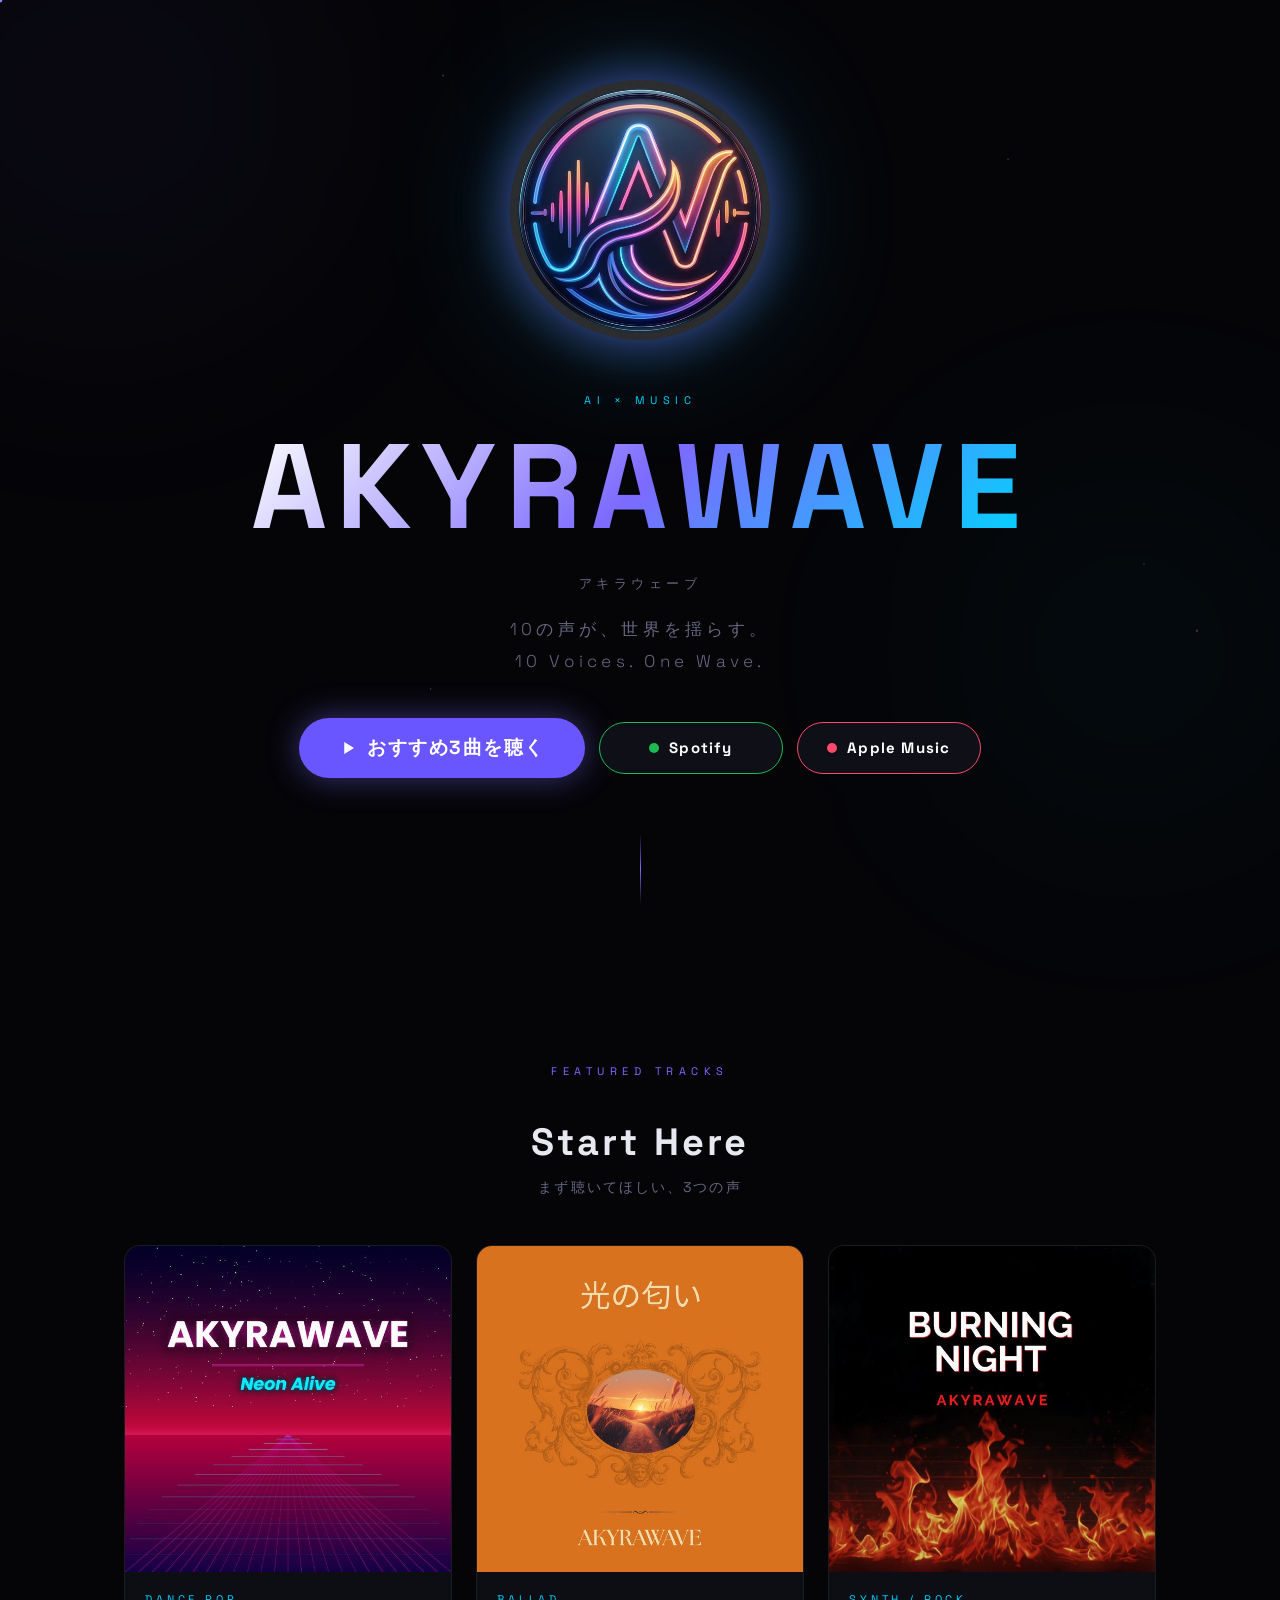
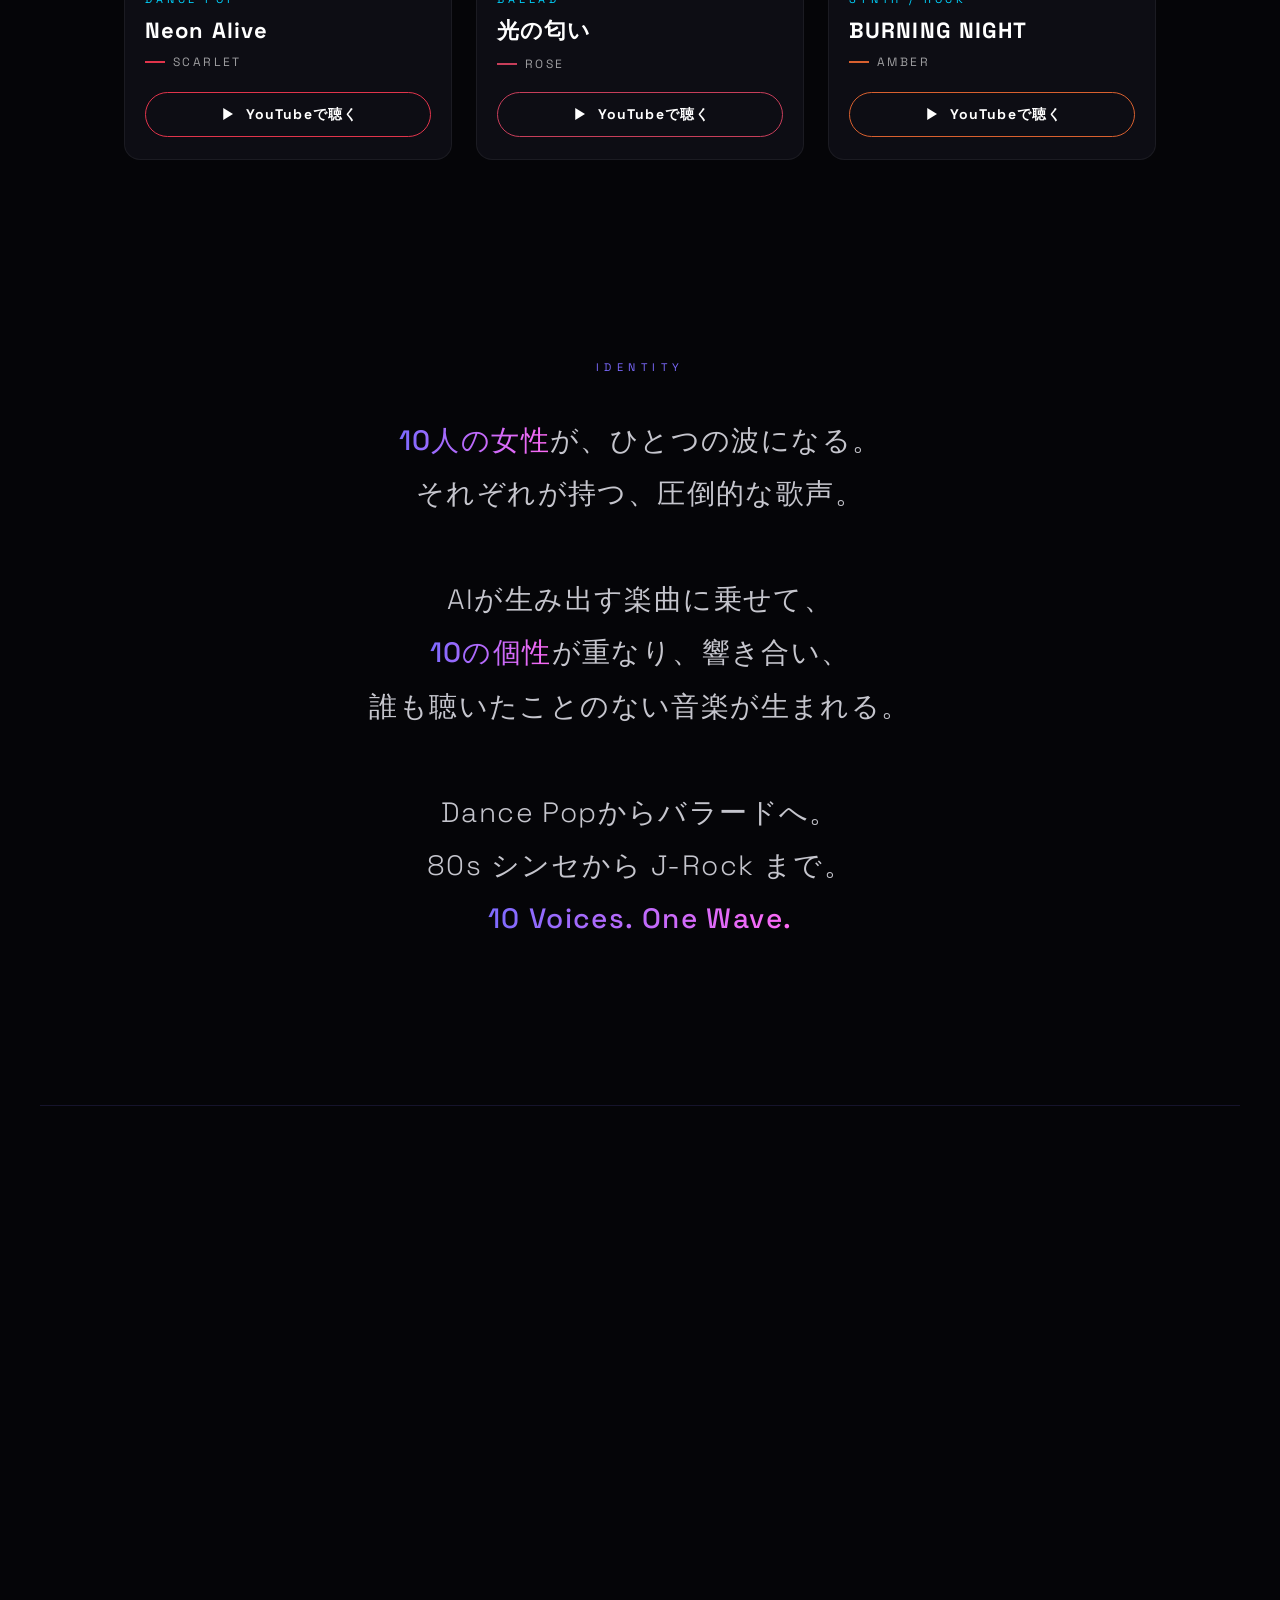
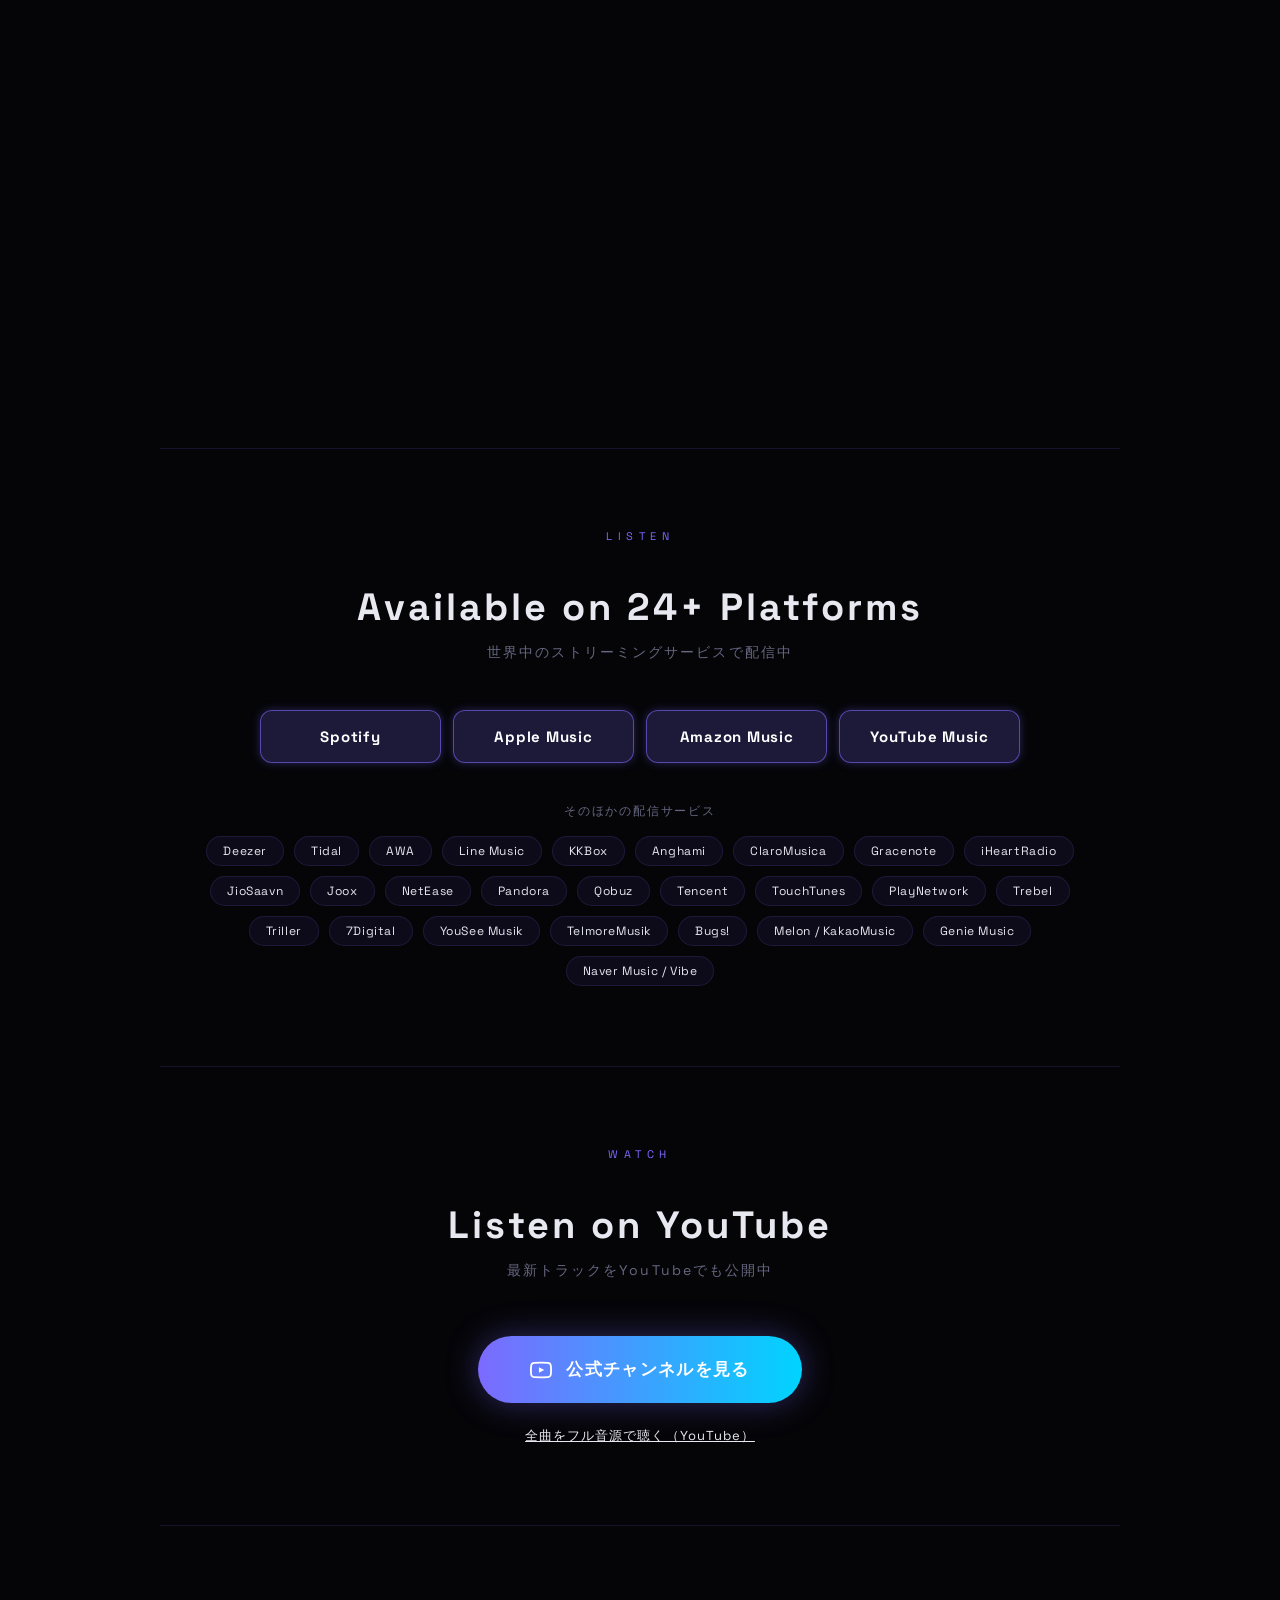
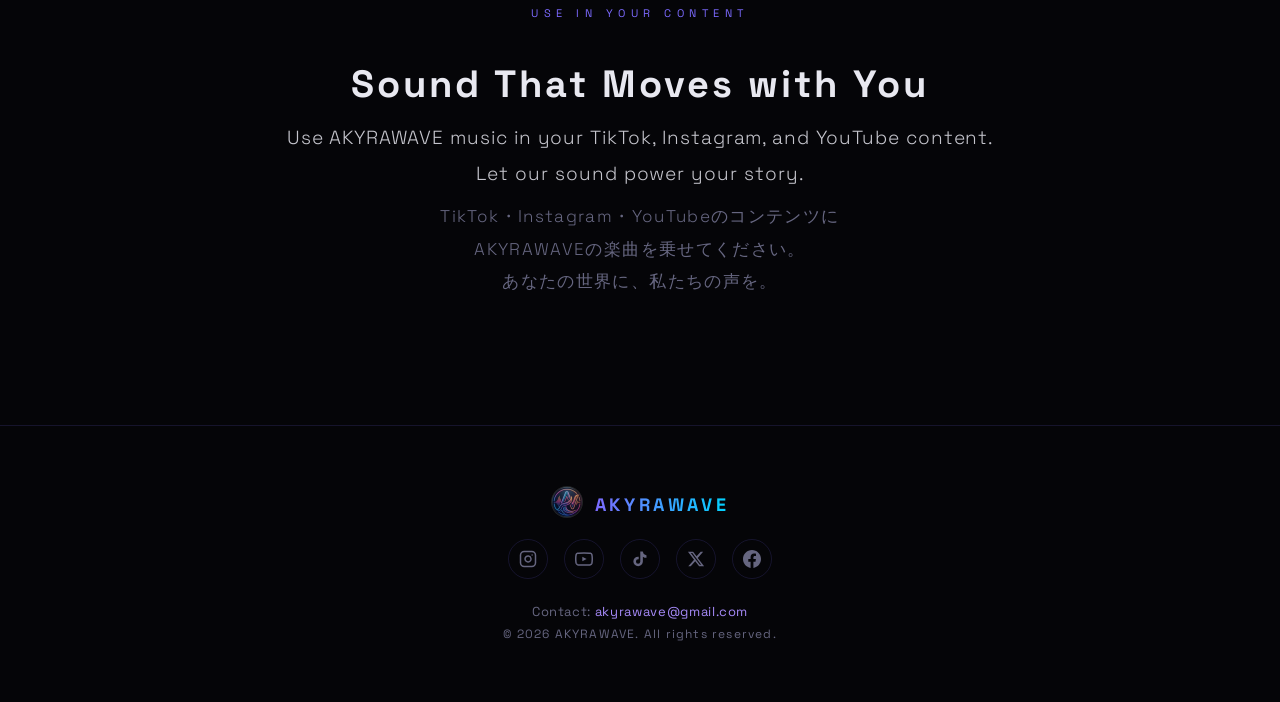
==== commit bbb062f7: "fix: 主ボタンの背景を#6A56FFにして白文字のコントラストを4.5:1以上に Co-Authored-By: Claude Opus 5.5 <noreply@anthropic.com>" ====
--- a/index.html
+++ b/index.html
@@ -88,6 +88,7 @@
   --text: #e8e8f0;
   --muted: #666680;
   --border: rgba(124, 106, 255, 0.15);
+  --accent1-deep: #6a56ff; /* --accent1 と同系色で白文字との対比 4.79:1（文字を載せる面に使う） */
   --spotify: #1db954;
   --apple-music: #fa496a;
 }
@@ -765,13 +766,13 @@
   outline-offset: 3px;
 }
 
-/* 主ボタン：ブランドの紫。白文字の対比（約3.9:1）を満たすため大きい文字（19px太字）にする */
+/* 主ボタン：ブランドの紫を少し深めた面（白文字 4.79:1）。光彩はブランドの紫のまま */
 .hero-btn.primary {
   --btn-accent: #fff;
   min-height: 60px;
   padding: 16px 40px;
   font-size: 19px;
-  background: var(--accent1);
+  background: var(--accent1-deep);
   box-shadow: 0 0 32px rgba(124, 106, 255, 0.45);
 }
 
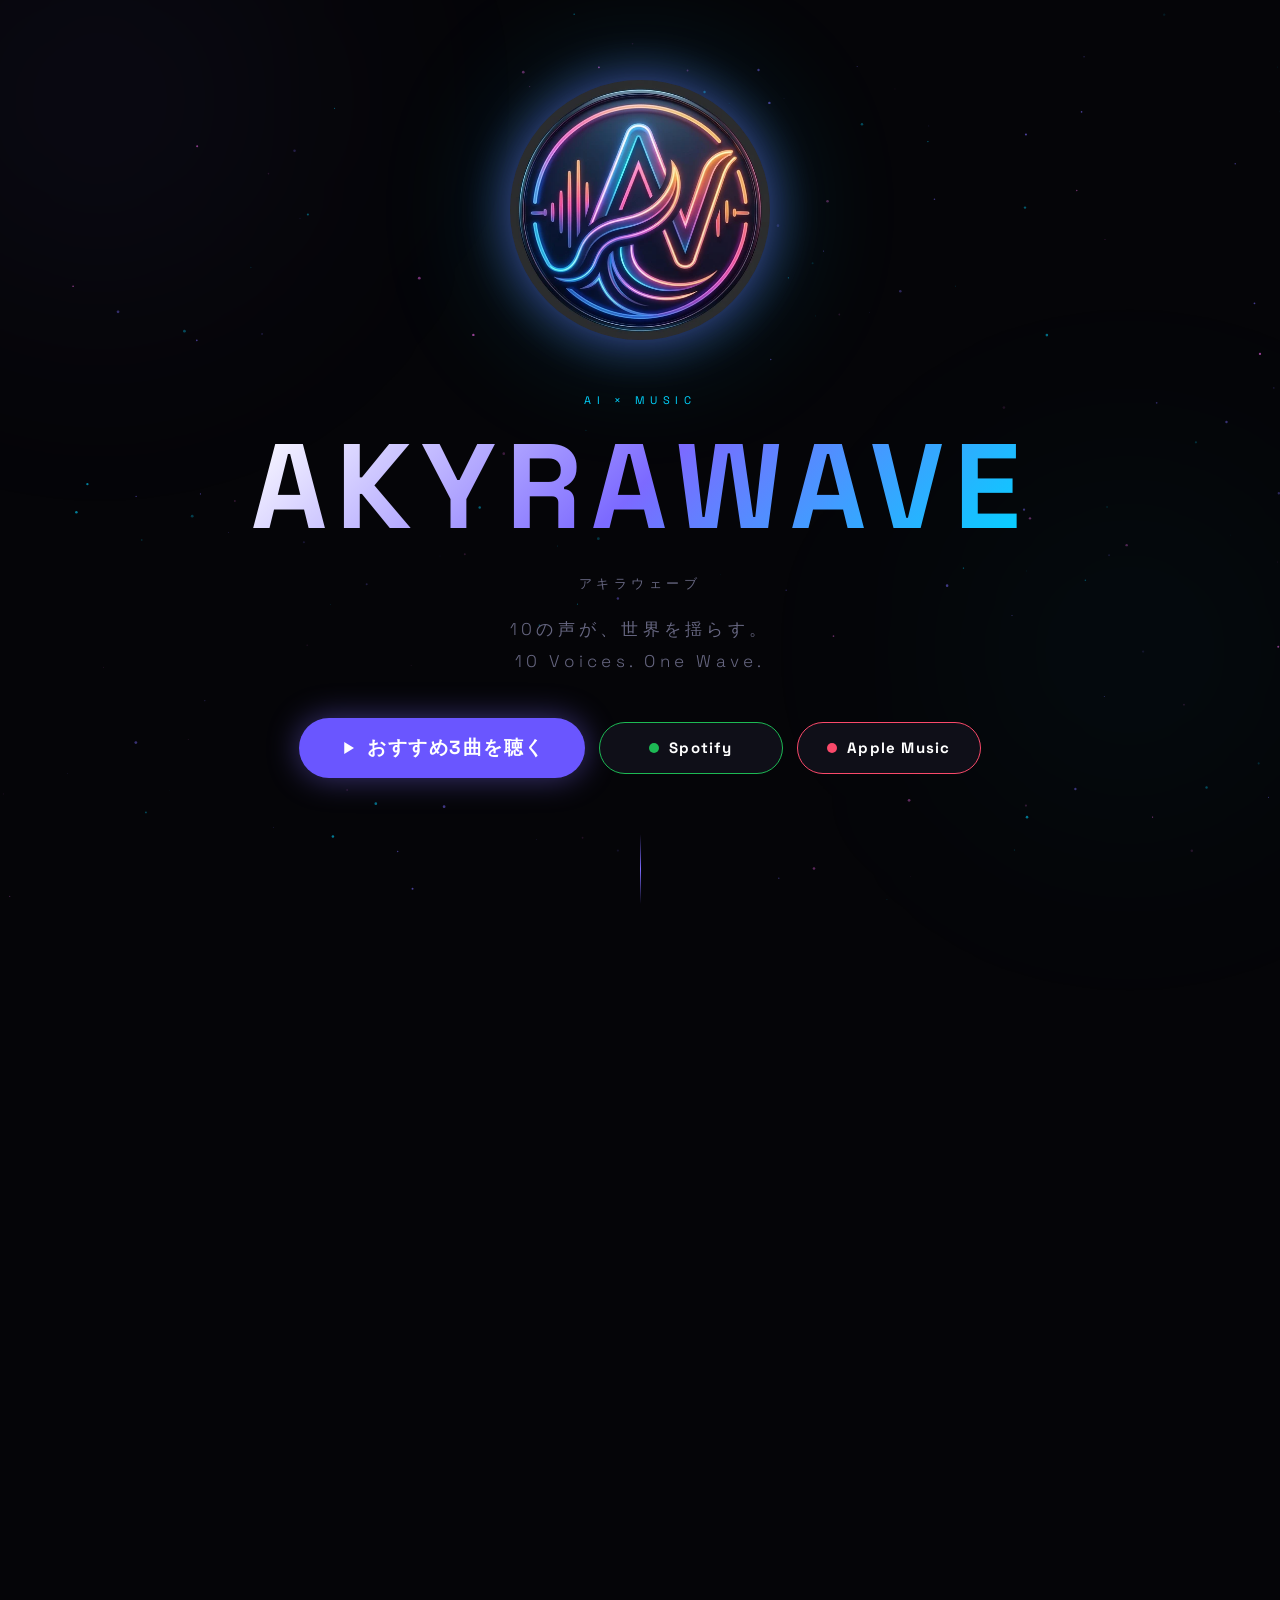
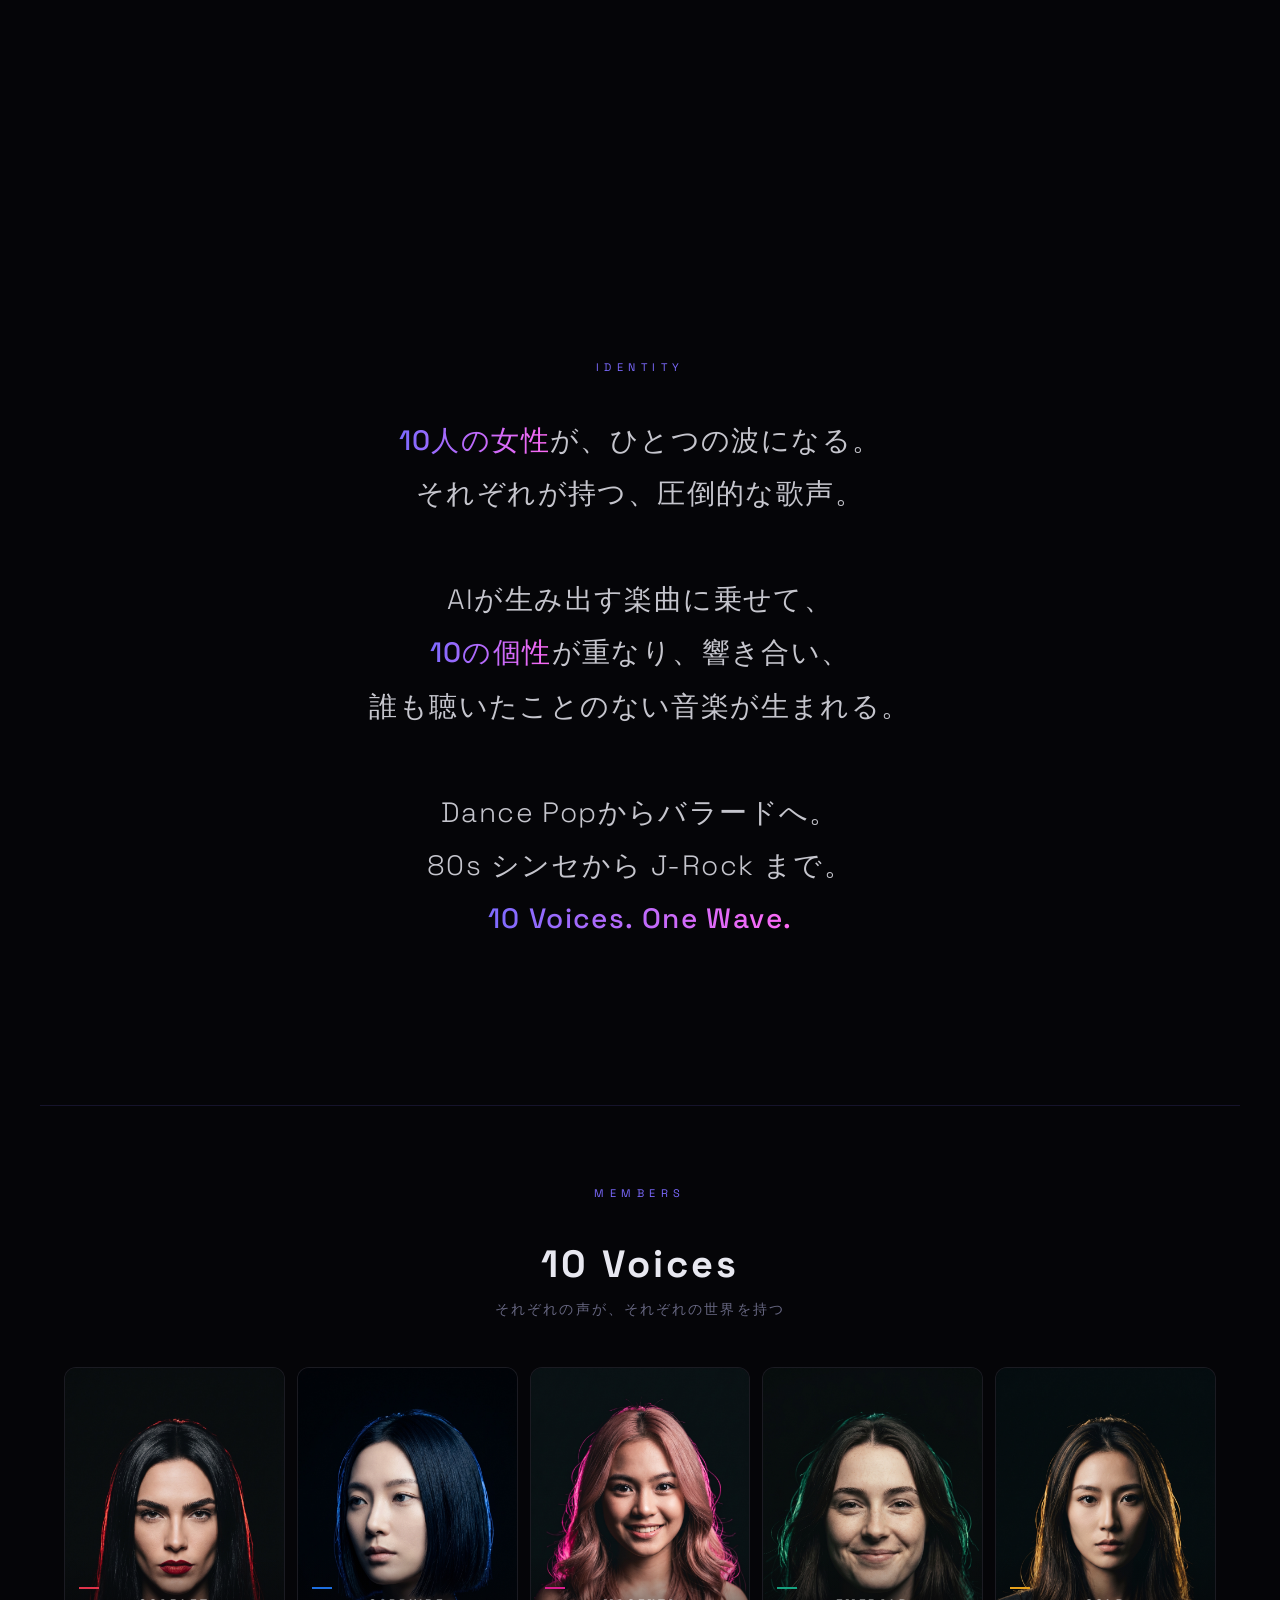
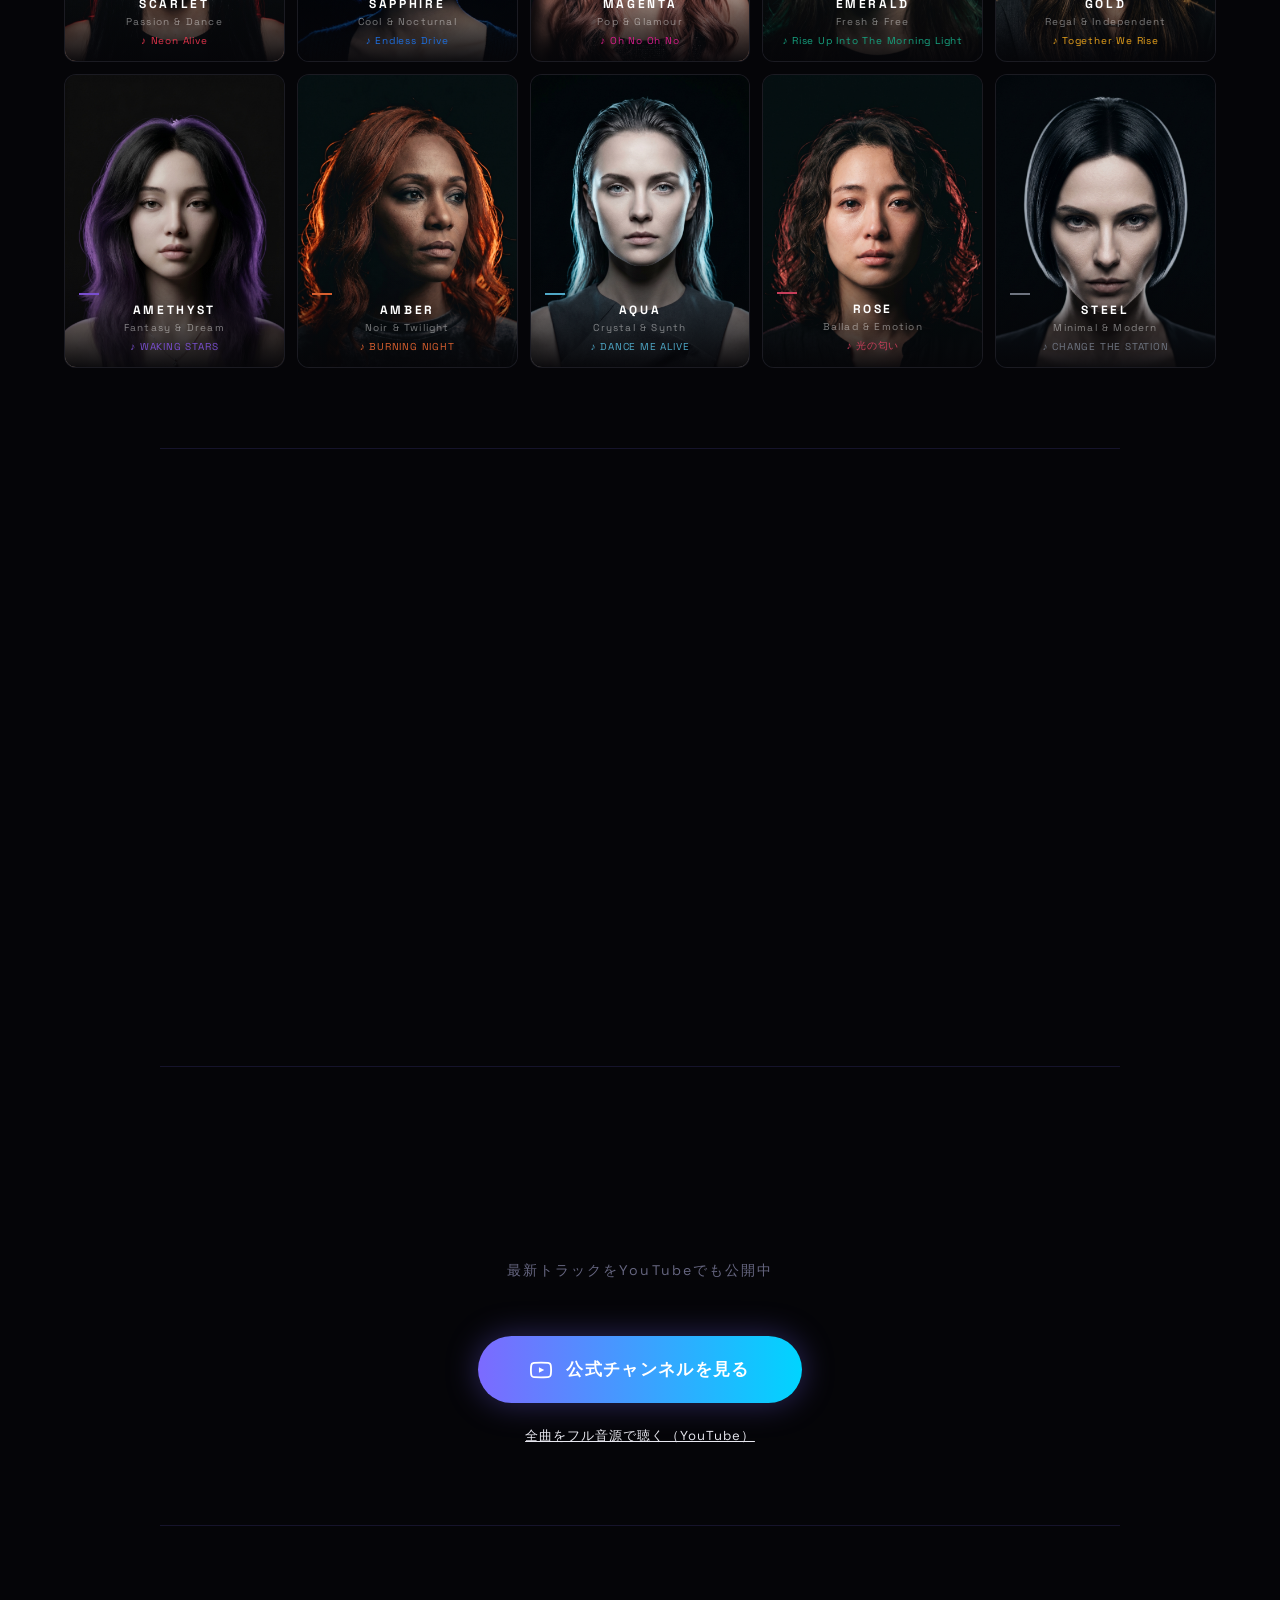
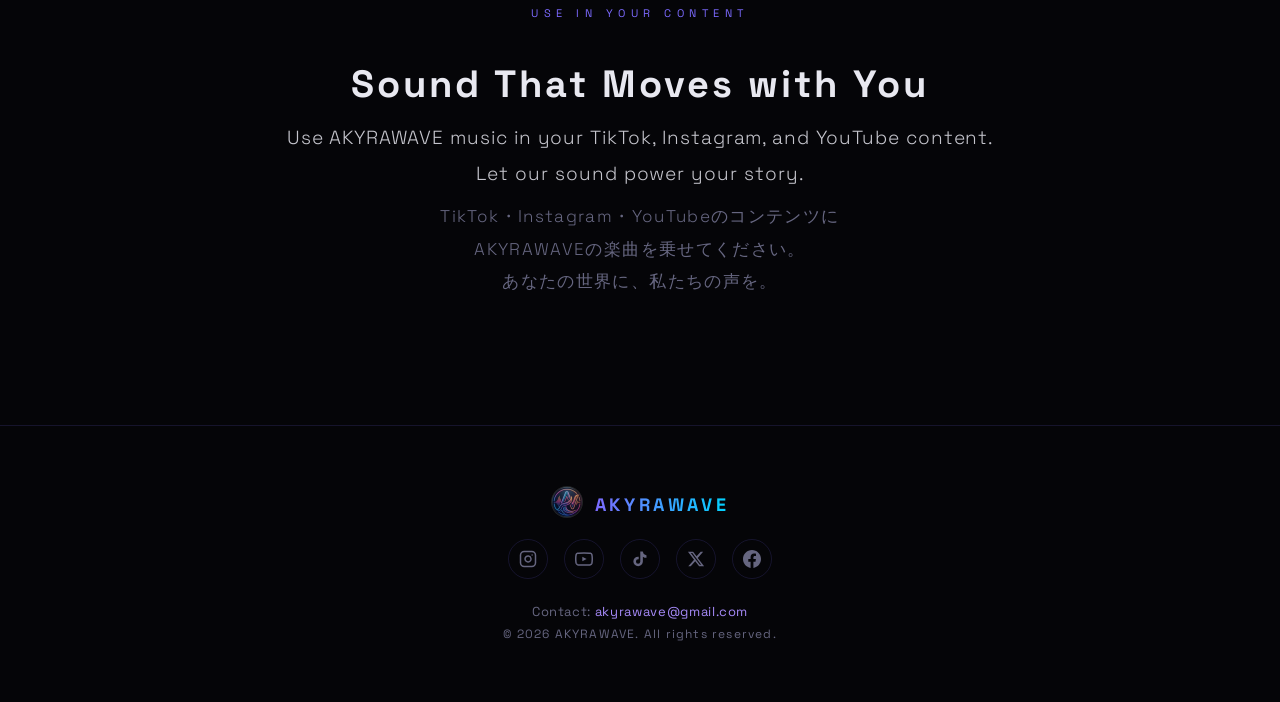
==== commit e33e0337: "fix: 監査指摘3点を修正（320pxの見出し切れ・最初のTab移動先・1366×768のボタン下端） - 390px未満でブランド名を幅に比例（12.4vw）させ、代替フォントでも見出しが切れない" ====
--- a/index.html
+++ b/index.html
@@ -129,7 +129,9 @@
   transition: transform 0.4s ease, border-color 0.4s ease;
 }
 
-nav.visible {
+/* キーボード操作でロゴリンクにフォーカスしたときは、ヒーロー上でも表示する */
+nav.visible,
+nav:focus-within {
   transform: translateY(0);
   border-color: var(--border);
 }
@@ -139,6 +141,12 @@
   align-items: center;
   gap: 12px;
   text-decoration: none;
+  border-radius: 24px;
+}
+
+.nav-logo:focus-visible {
+  outline: 2px solid var(--accent2);
+  outline-offset: 4px;
 }
 
 .nav-logo img {
@@ -1024,6 +1032,17 @@
   .hero-logo-wrap { margin-bottom: 28px; }
   .hero-logo { width: 120px; height: 120px; }
   .hero-actions { margin-top: 24px; }
+}
+
+/* 390px未満：ブランド名を幅に比例させ、見出しの枠（グラデーションの描画範囲）内に収める。389pxで約48pxになり390px以上と連続する */
+@media (max-width: 389px) {
+  .hero-title { font-size: 12.4vw; }
+}
+
+/* 背の低いPC・タブレット（1366×768 等）：3つのボタンが最初の画面に収まるよう上側の余白だけ詰める */
+@media (min-width: 641px) and (max-height: 820px) {
+  #hero { padding-top: 48px; }
+  .hero-logo-wrap { margin-bottom: 36px; }
 }
   </style>
 </head>
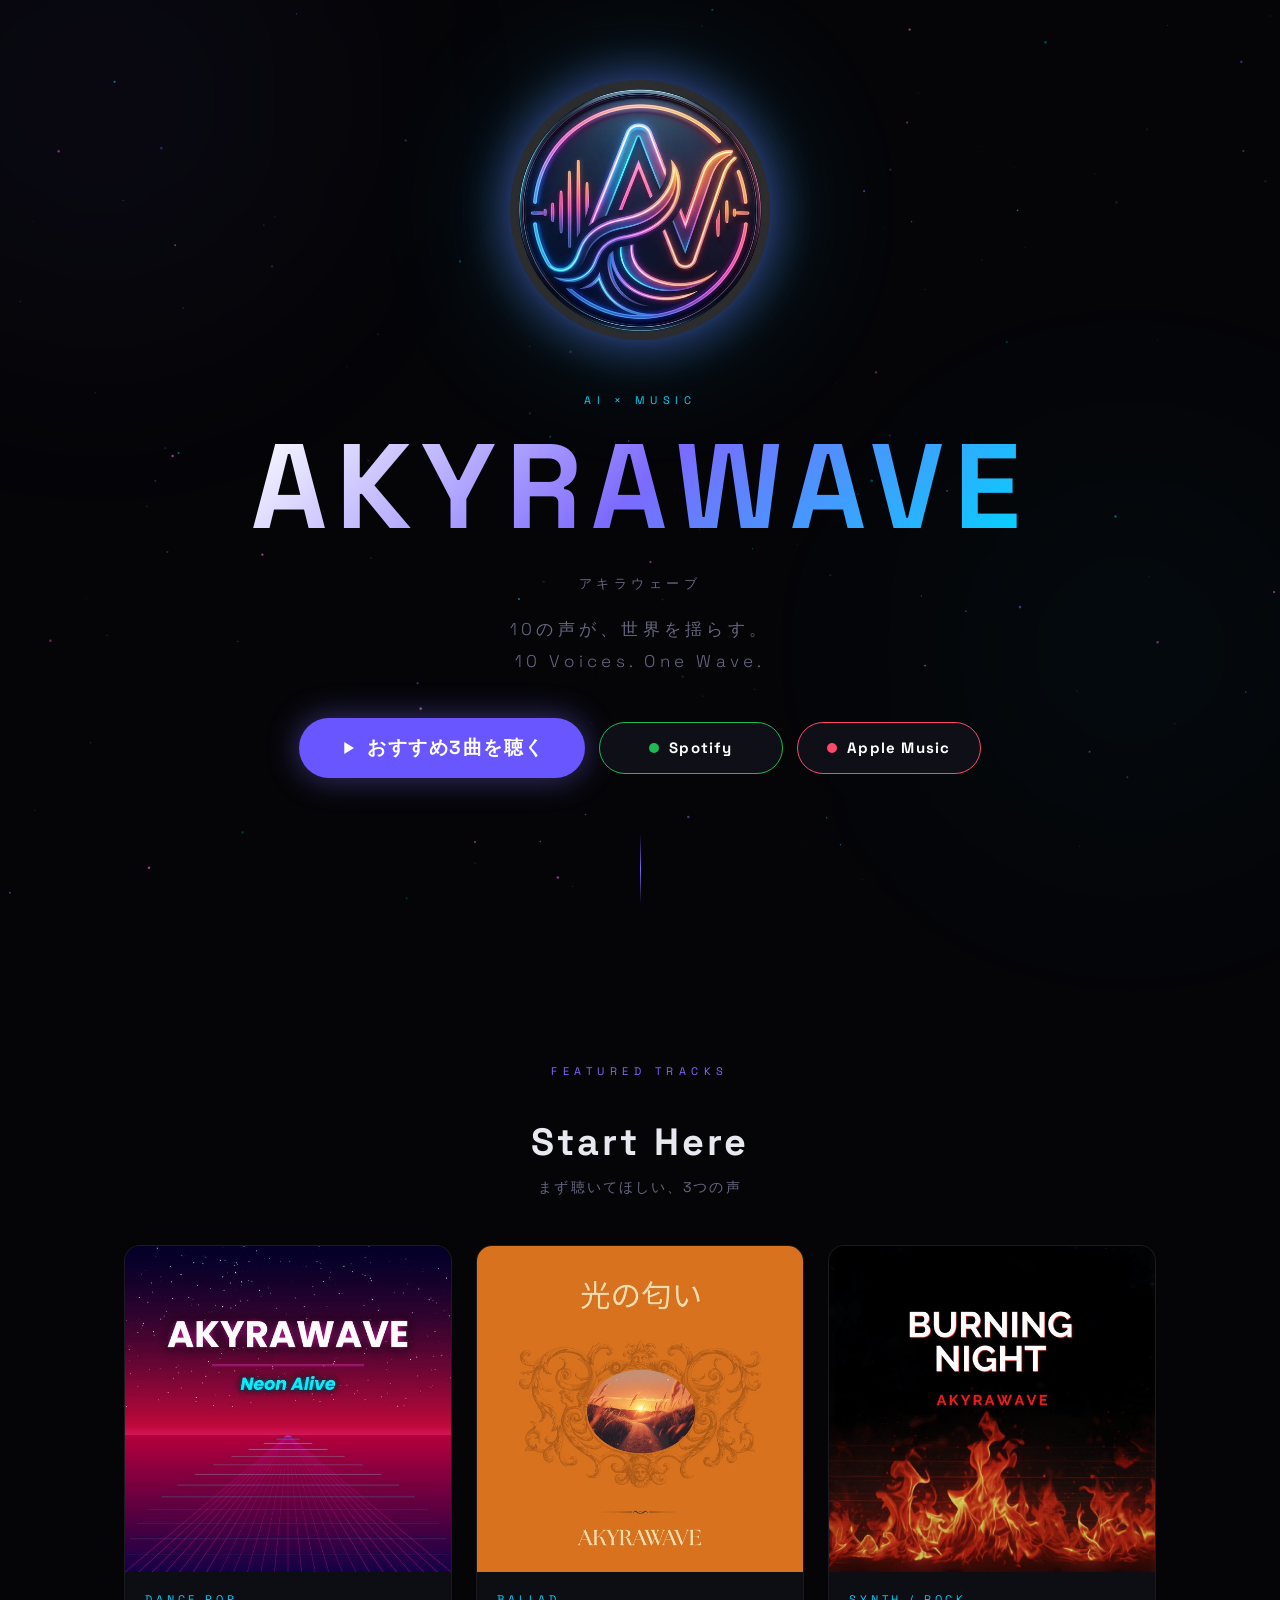
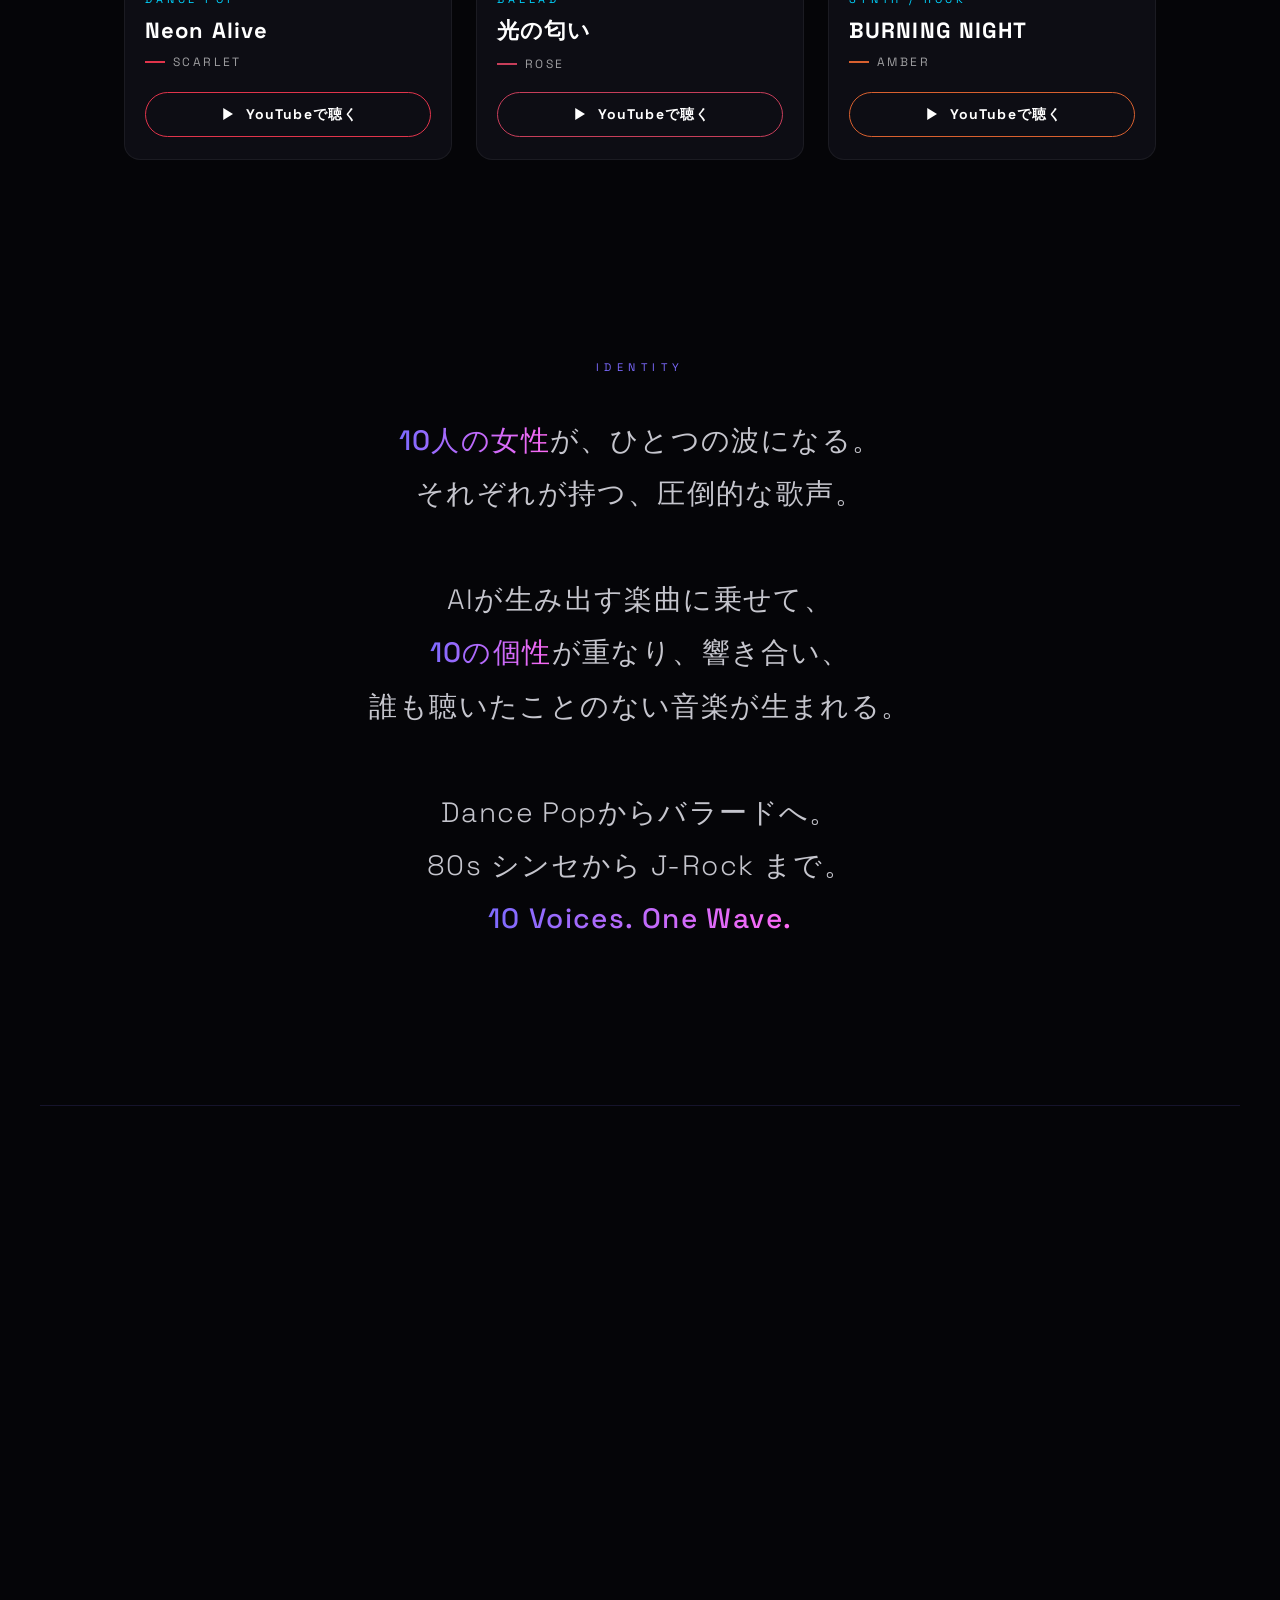
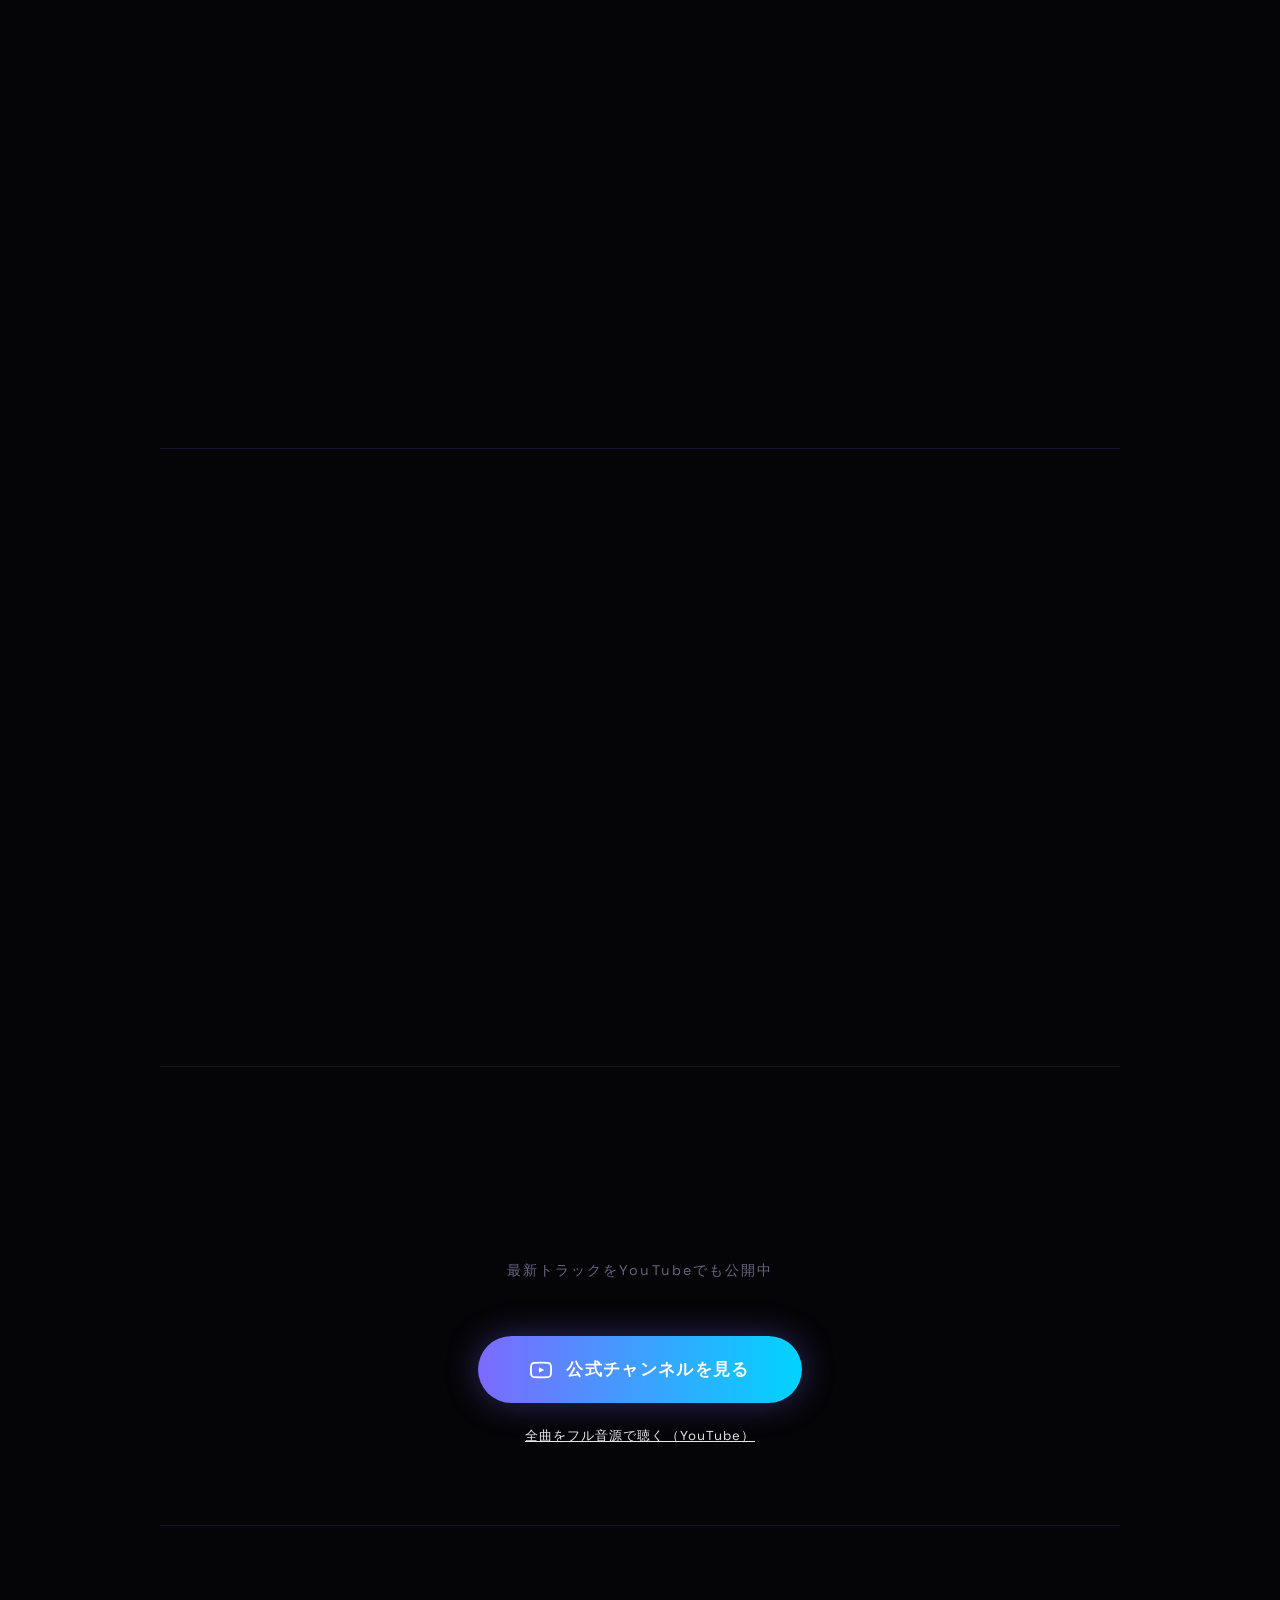
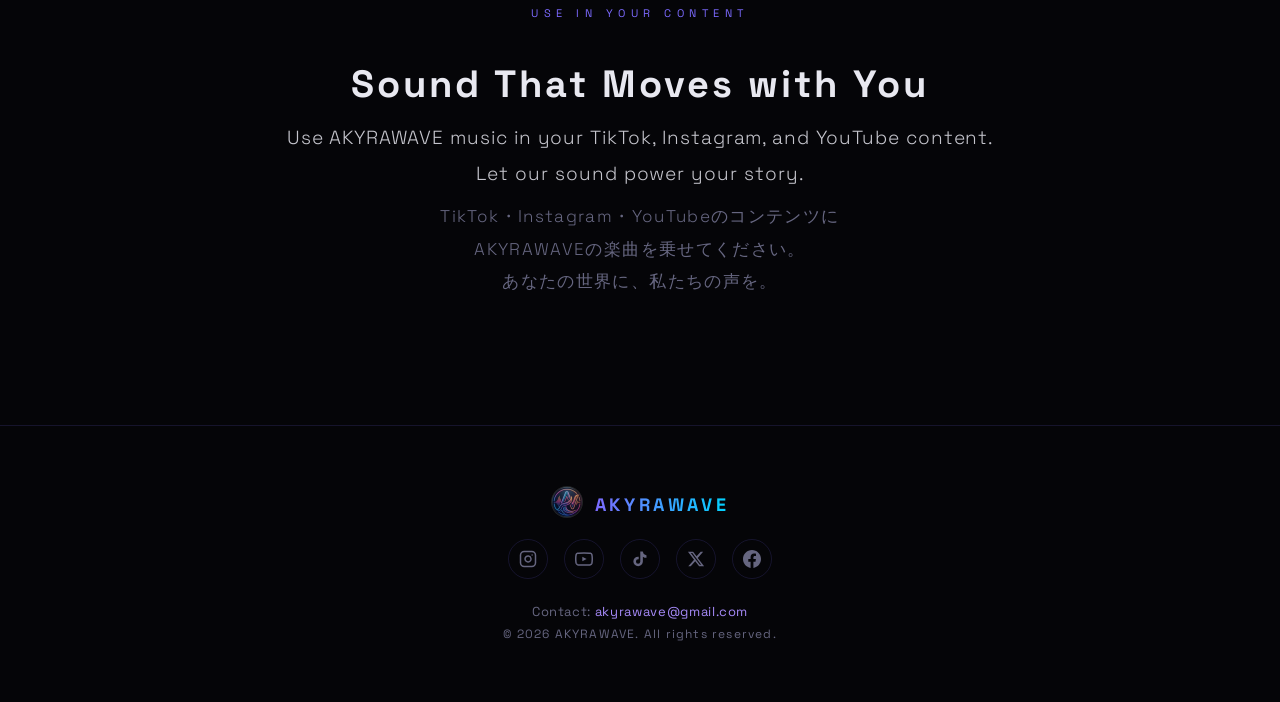
==== commit aadf5904: "docs: 見出しのCSSコメントを実際の原因（代替フォントでのはみ出し）に合わせる Co-Authored-By: Claude Opus 5.5 <noreply@anthropic.com>" ====
--- a/index.html
+++ b/index.html
@@ -1034,7 +1034,7 @@
   .hero-actions { margin-top: 24px; }
 }
 
-/* 390px未満：ブランド名を幅に比例させ、見出しの枠（グラデーションの描画範囲）内に収める。389pxで約48pxになり390px以上と連続する */
+/* 390px未満：ブランド名を幅に比例させ、Webフォント読み込み前の代替フォントでも画面幅に収める。389pxで約48pxになり390px以上と連続する */
 @media (max-width: 389px) {
   .hero-title { font-size: 12.4vw; }
 }
